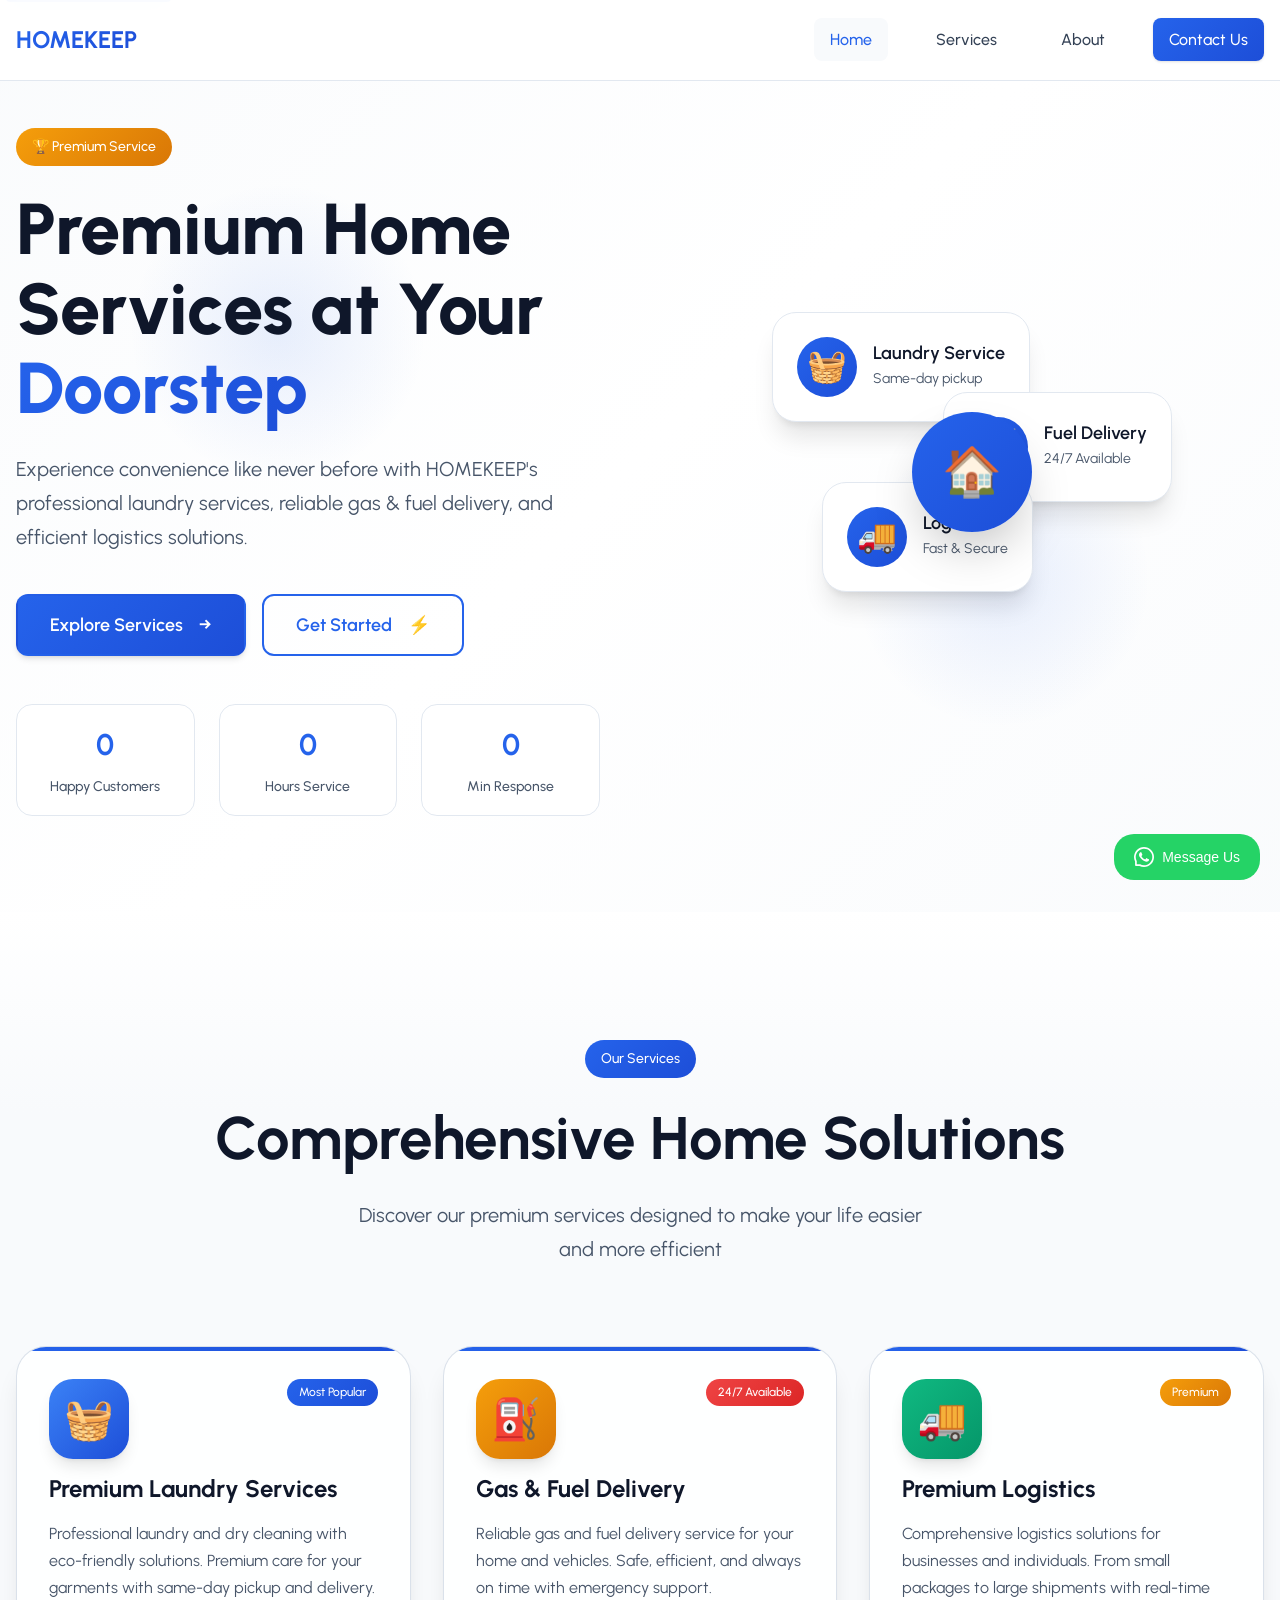
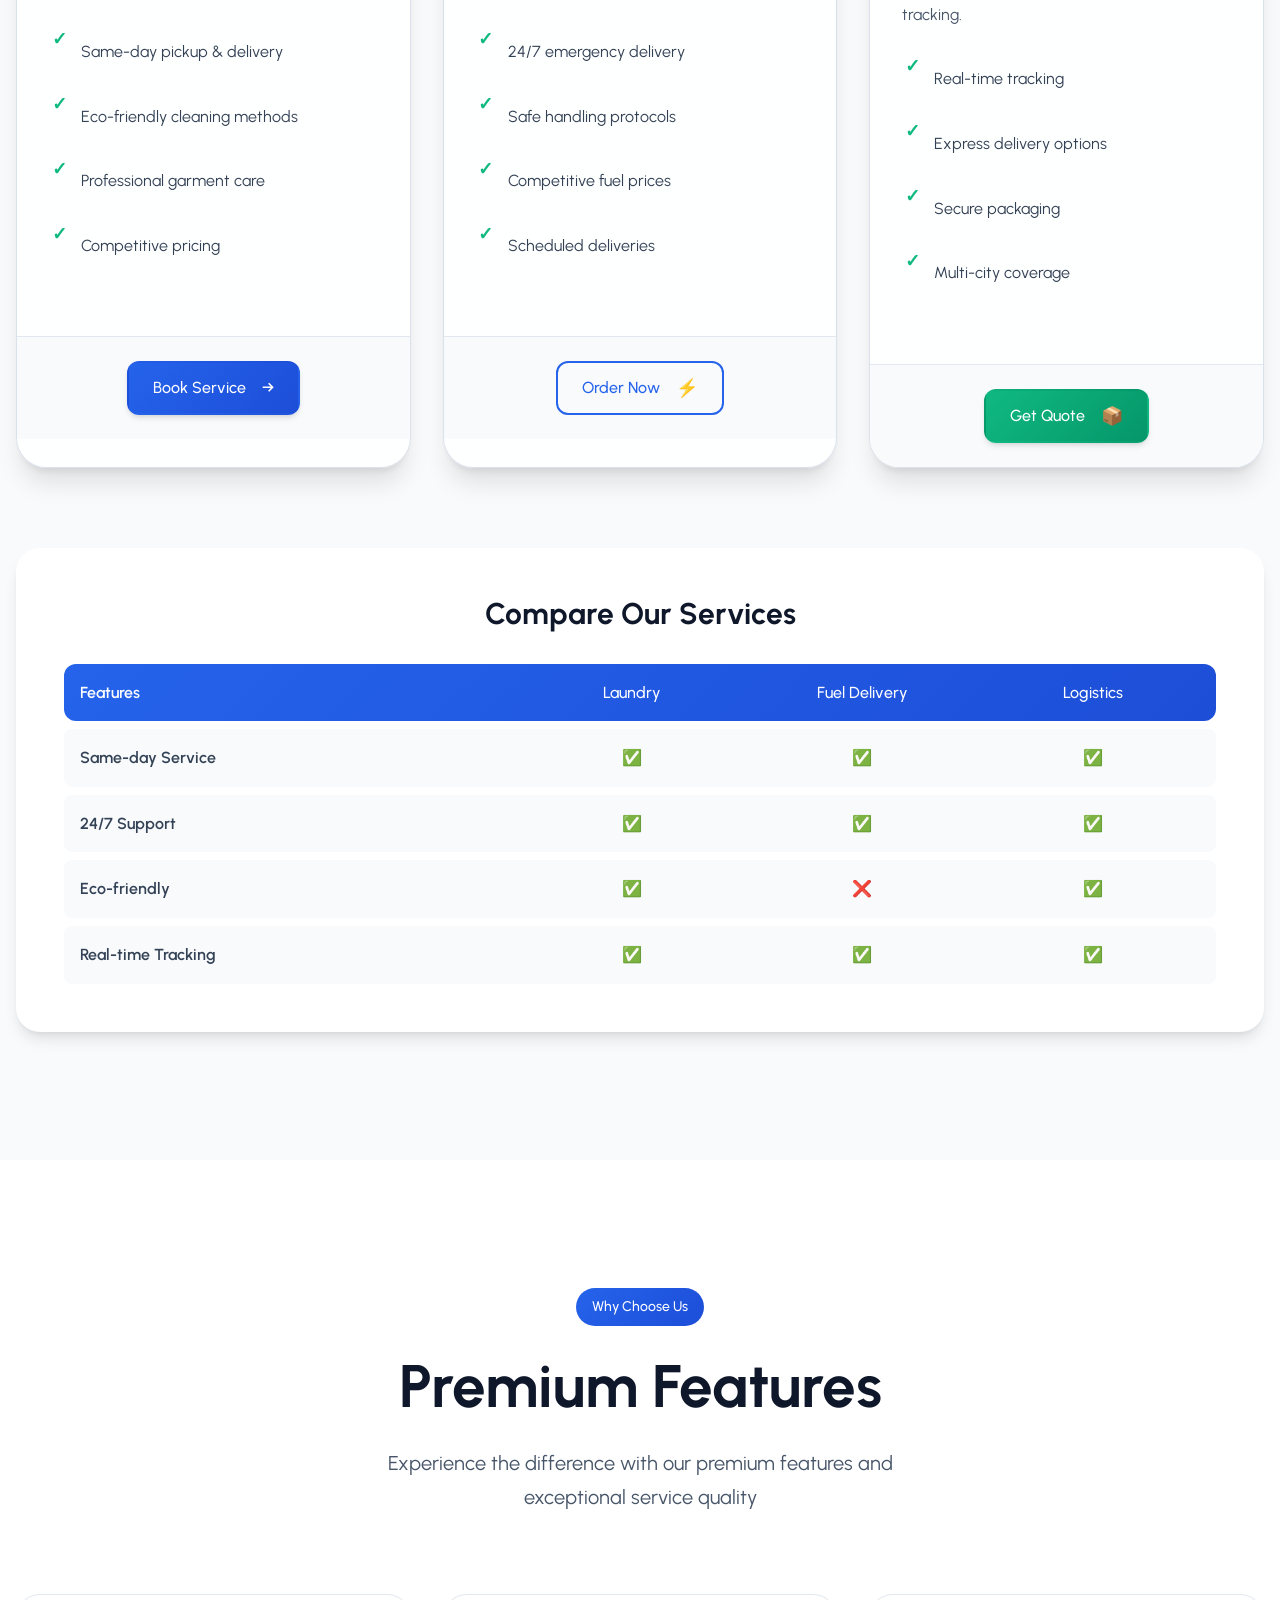
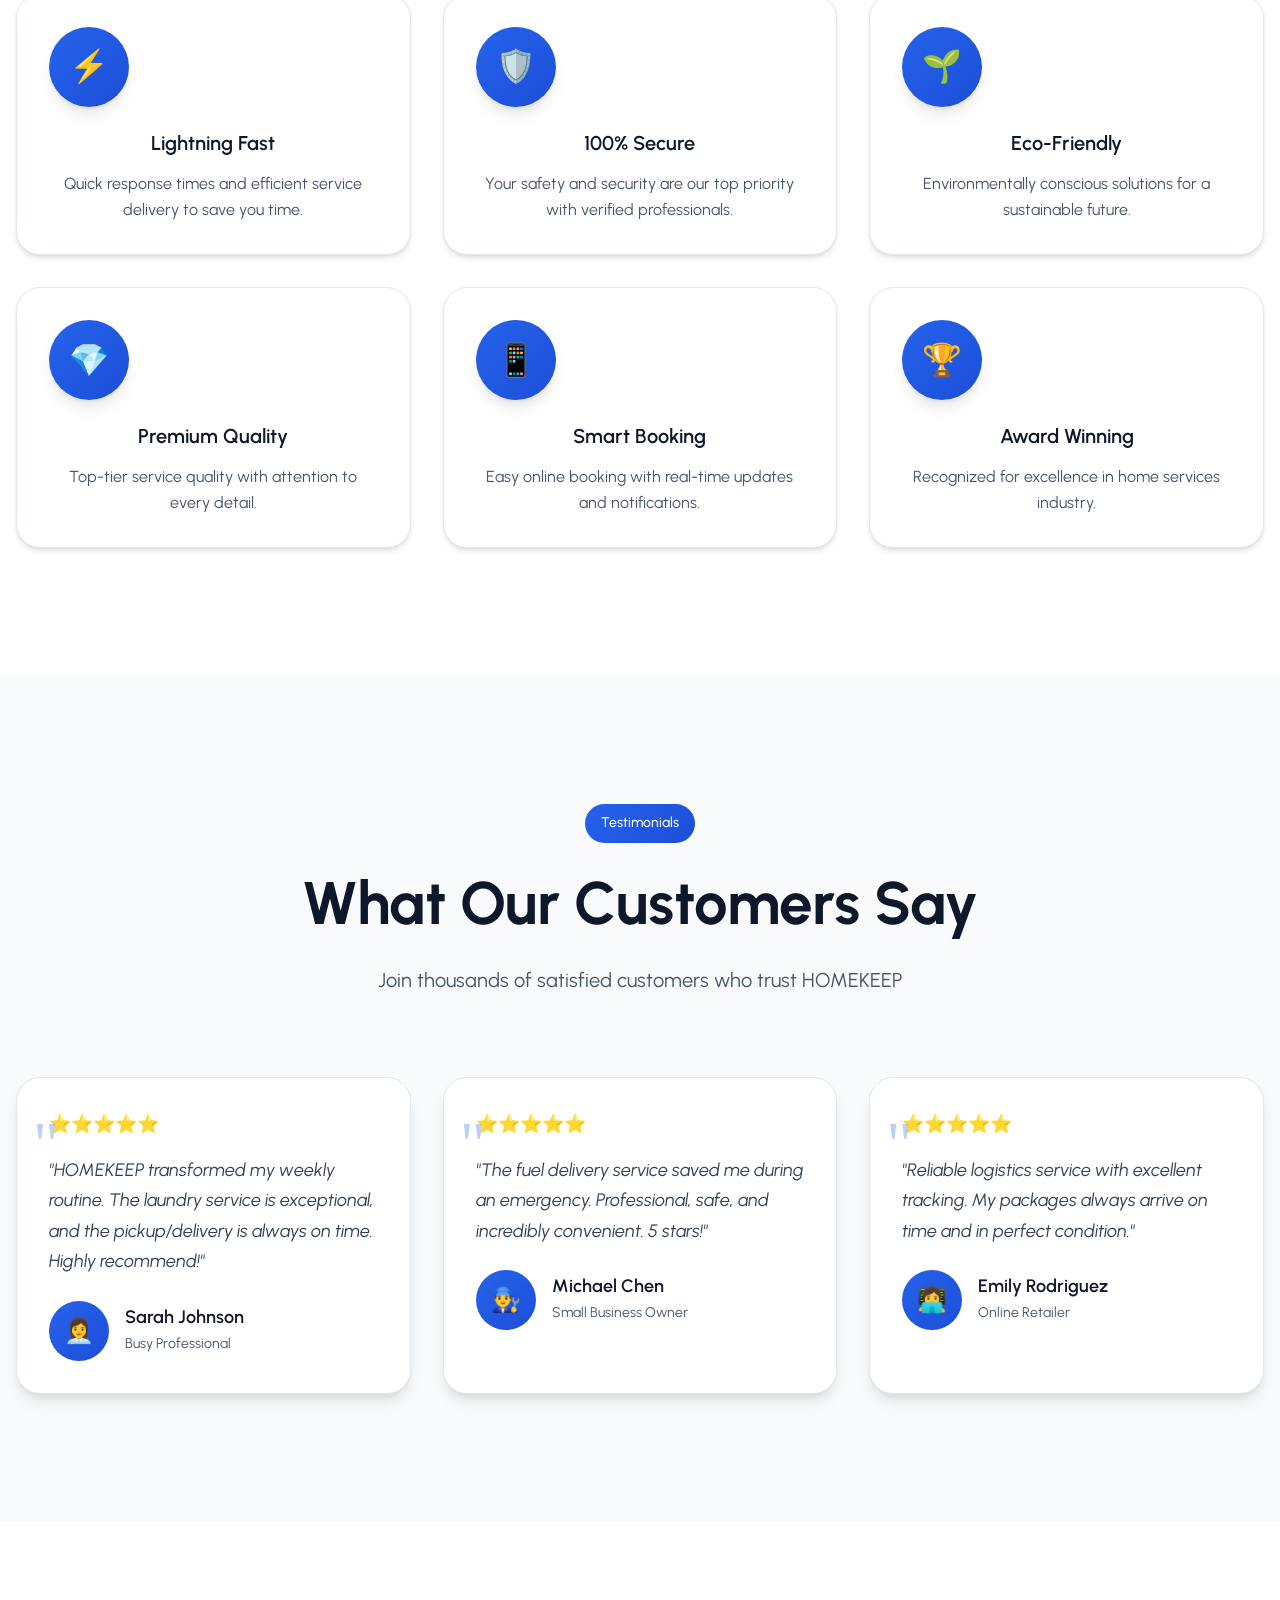
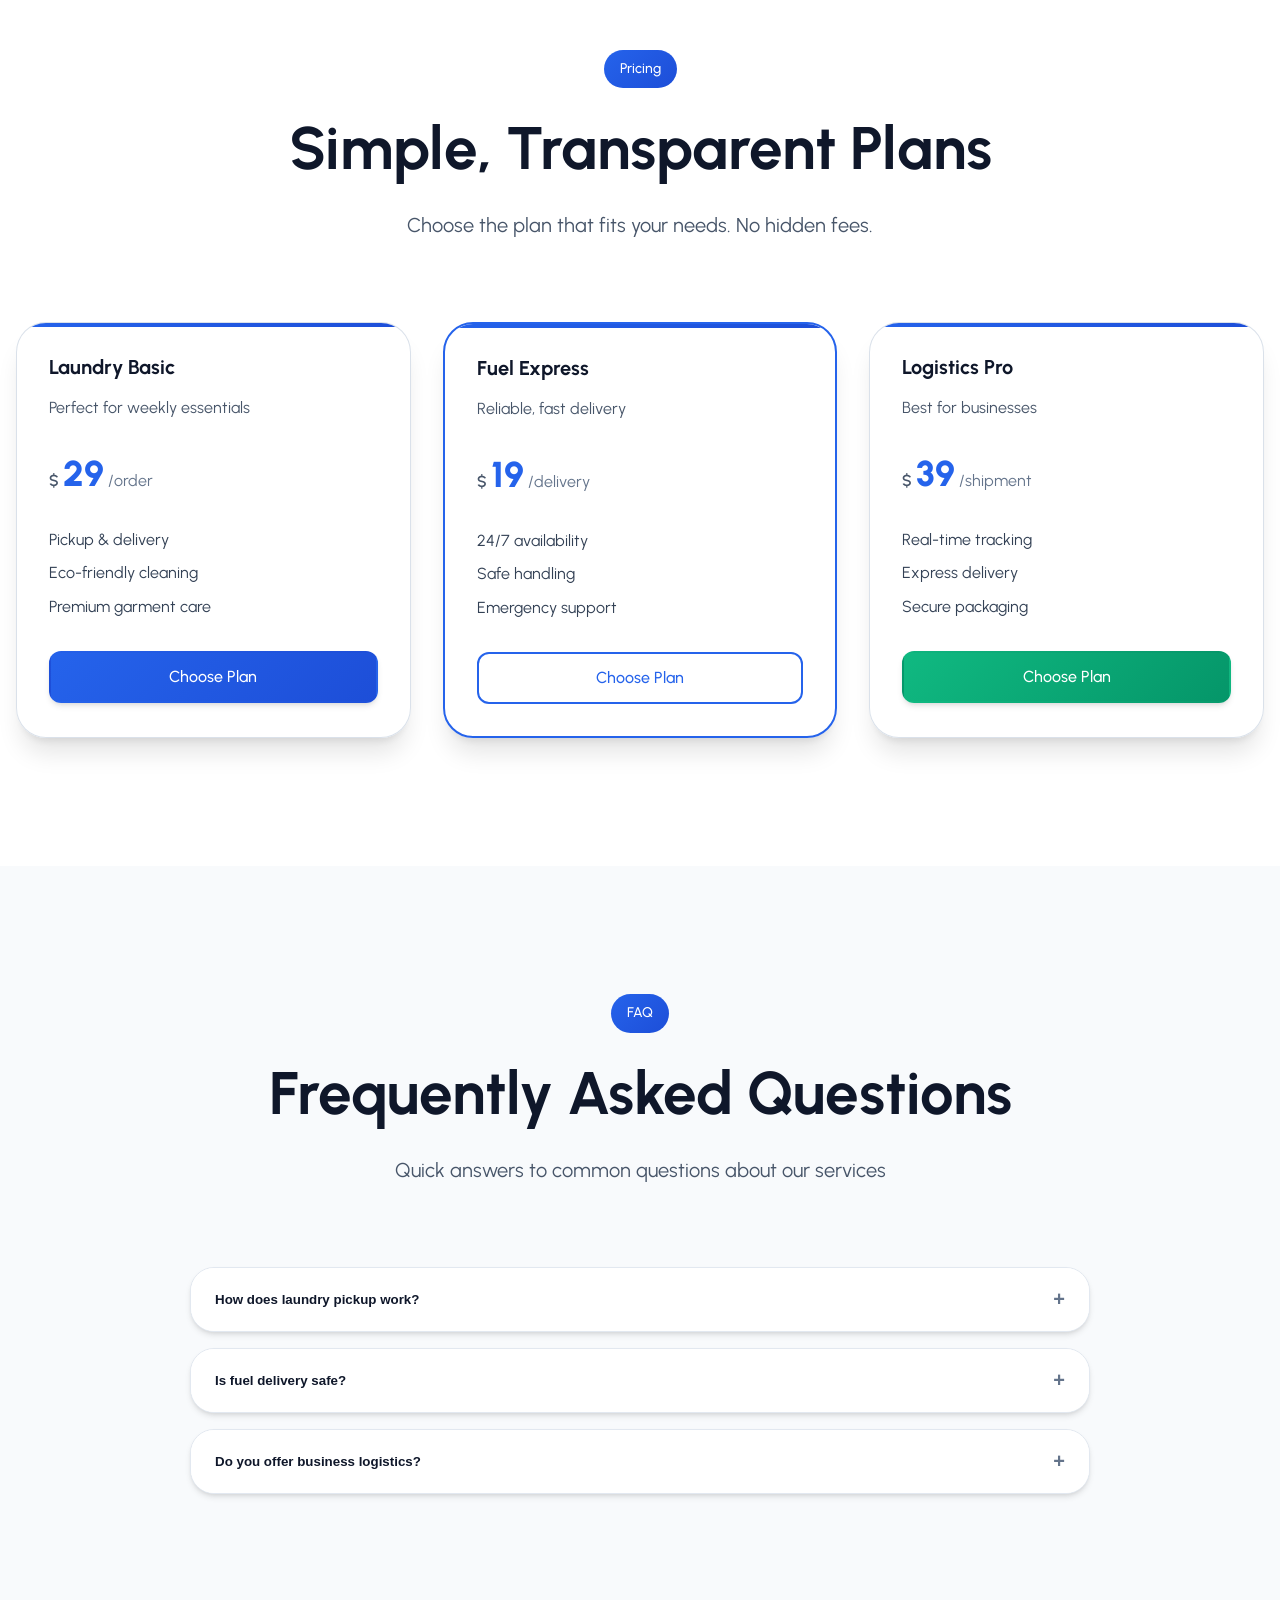
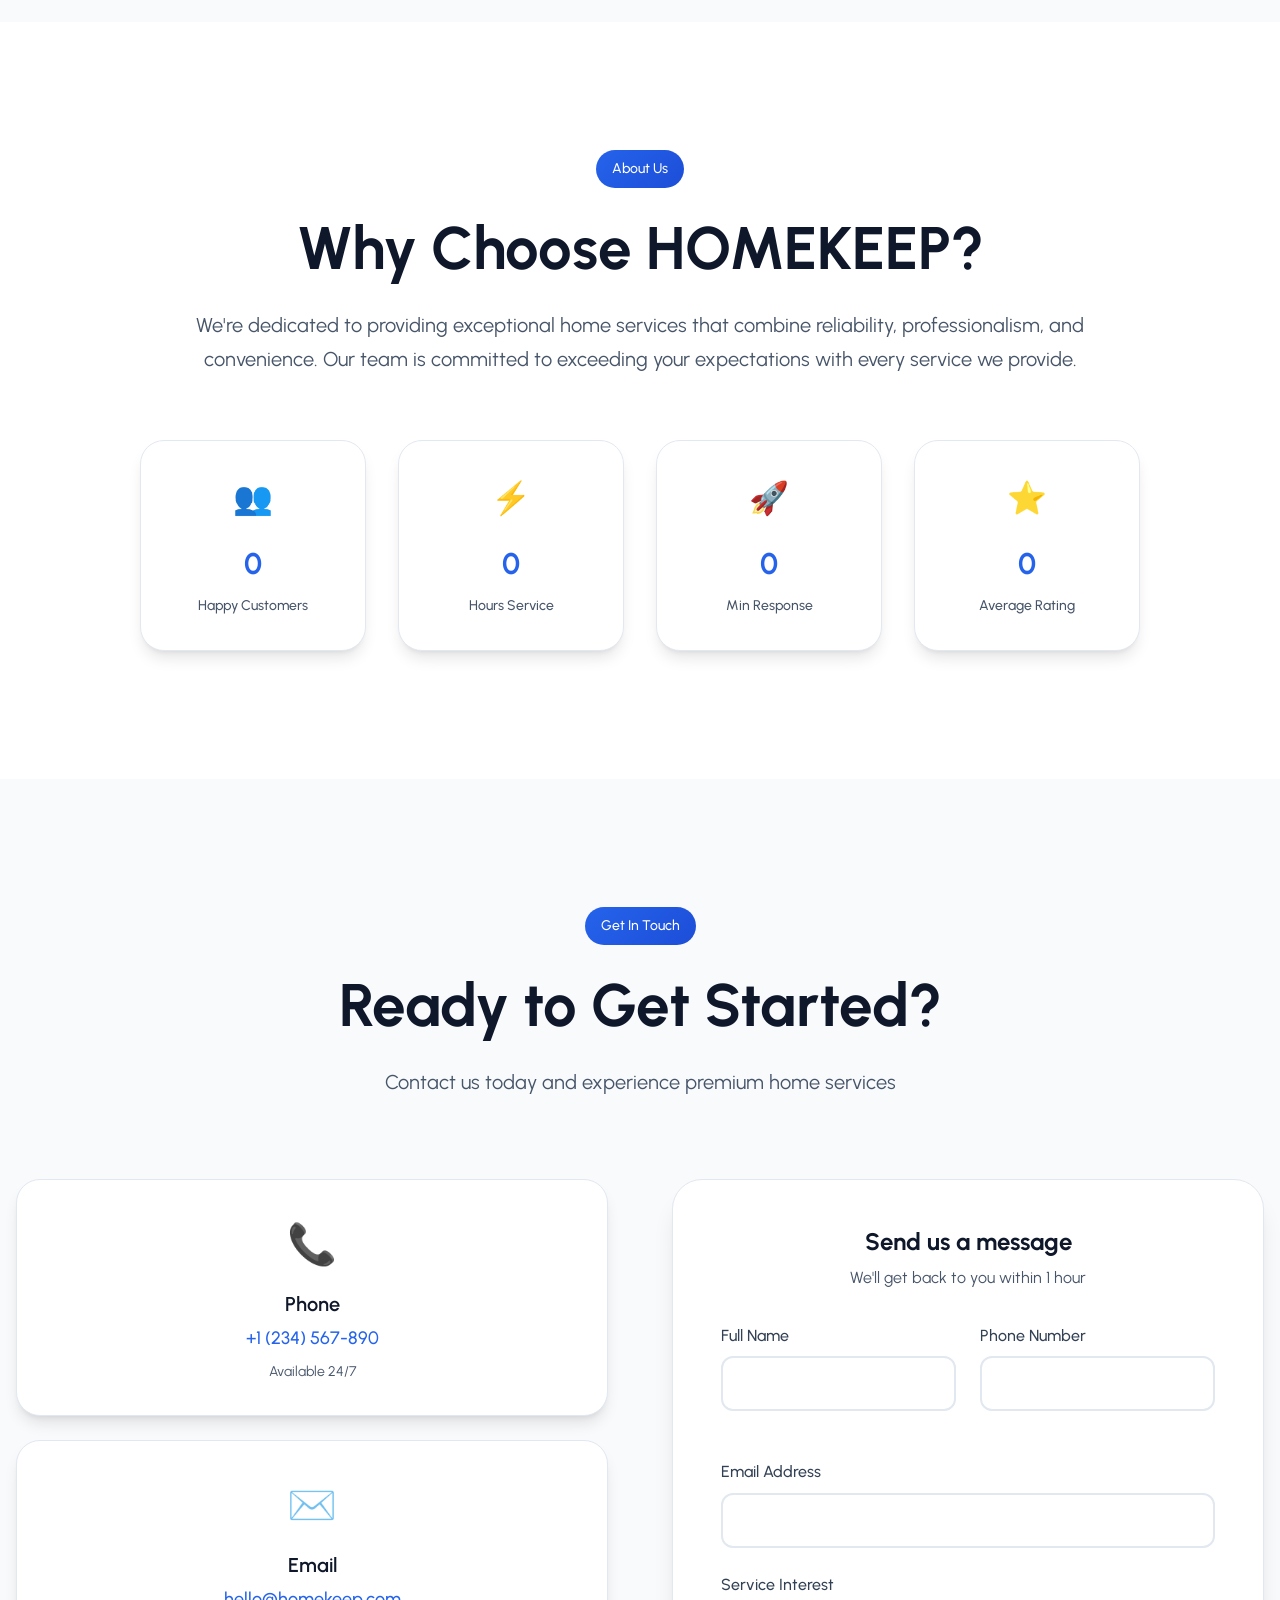
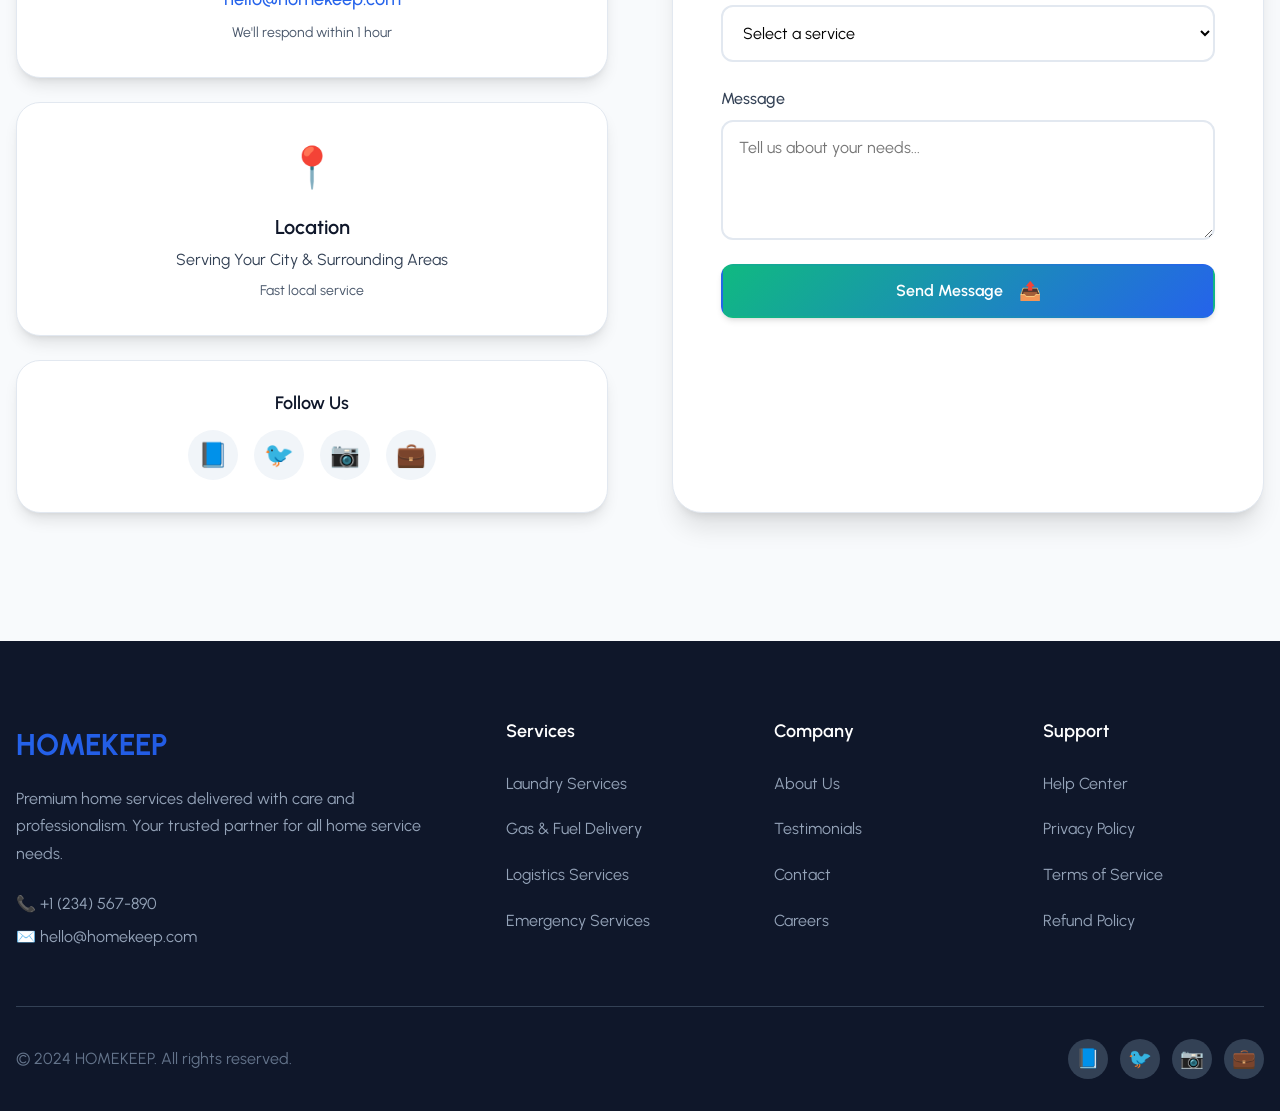
==== index.html @ 2a767e22 "Initial commit" ====
<!DOCTYPE html>
<html lang="en">
<head>
    <meta charset="UTF-8">
    <meta name="viewport" content="width=device-width, initial-scale=1.0">
    <title>HOMEKEEP - Premium Home Services</title>
    <meta name="description" content="HOMEKEEP provides premium laundry services, gas & fuel delivery, and logistics solutions for your home and business needs.">
    
    <!-- Preconnect to Google Fonts for performance -->
    <link rel="preconnect" href="https://fonts.googleapis.com">
    <link rel="preconnect" href="https://fonts.gstatic.com" crossorigin>
    
    <!-- Urbanist Font Family -->
    <link href="https://fonts.googleapis.com/css2?family=Urbanist:wght@300;400;500;600;700;800;900&display=swap" rel="stylesheet">
    
    <!-- CSS Files -->
    <link rel="stylesheet" href="styles.css">
    
    <!-- Favicon -->
    <link rel="icon" type="image/x-icon" href="favicon.ico">
    <link rel="apple-touch-icon" sizes="180x180" href="apple-touch-icon.png">
    <link rel="icon" type="image/png" sizes="32x32" href="favicon-32x32.png">
    <link rel="icon" type="image/png" sizes="16x16" href="favicon-16x16.png">
    
    <!-- PWA Manifest -->
    <link rel="manifest" href="manifest.json">
    <meta name="theme-color" content="#2563eb">
    <meta name="apple-mobile-web-app-capable" content="yes">
    <meta name="apple-mobile-web-app-status-bar-style" content="default">
    <meta name="apple-mobile-web-app-title" content="HOMEKEEP">
    
    <!-- Performance optimizations -->
    <link rel="dns-prefetch" href="https://fonts.googleapis.com">
    <link rel="dns-prefetch" href="https://fonts.gstatic.com">
    
    <!-- Open Graph Meta Tags -->
    <meta property="og:title" content="HOMEKEEP - Premium Home Services">
    <meta property="og:description" content="Professional laundry, gas delivery, and logistics services">
    <meta property="og:type" content="website">
    <meta property="og:url" content="https://homekeep.com.ng">
    <meta property="og:image" content="https://homekeep.com/og-image.jpg">
    <meta property="og:site_name" content="HOMEKEEP">
    
    <!-- Twitter Card Meta Tags -->
    <meta name="twitter:card" content="summary_large_image">
    <meta name="twitter:title" content="HOMEKEEP - Premium Home Services">
    <meta name="twitter:description" content="Professional laundry, gas delivery, and logistics services">
    <meta name="twitter:image" content="https://homekeep.com/twitter-image.jpg">
    
    <!-- Additional SEO Meta Tags -->
    <meta name="keywords" content="laundry service, gas delivery, fuel delivery, logistics, home services, premium services">
    <meta name="author" content="HOMEKEEP">
    <meta name="robots" content="index, follow">
    <link rel="canonical" href="https://homekeep.com.ng">
    
    <!-- Structured Data -->
    <script type="application/ld+json">
    {
        "@context": "https://schema.org",
        "@type": "LocalBusiness",
        "name": "HOMEKEEP",
        "description": "Premium home services including laundry, gas delivery, and logistics",
        "url": "https://homekeep.com.ng",
        "telephone": "+1234567890",
        "address": {
            "@type": "PostalAddress",
            "addressLocality": "Your City",
            "addressRegion": "Your State",
            "addressCountry": "US"
        }
    }
    </script>
</head>
<body>
    <!-- Skip to main content for accessibility -->
    <a href="#main-content" class="skip-link">Skip to main content</a>
    
    
    
    <!-- Navigation -->
    <nav class="navbar" role="navigation" aria-label="Main navigation">
        <div class="nav-container">
            <div class="nav-brand">
                <a href="#home" aria-label="HOMEKEEP Home">
                    <span class="brand-text">HOMEKEEP</span>
                </a>
            </div>
            
            <button class="nav-toggle" aria-label="Toggle navigation menu" aria-expanded="false">
                <span class="hamburger-line"></span>
                <span class="hamburger-line"></span>
                <span class="hamburger-line"></span>
            </button>
            
            <ul class="nav-menu" role="menubar">
                <li class="nav-item" role="none">
                    <a href="#home" class="nav-link" role="menuitem">Home</a>
                </li>
                <li class="nav-item" role="none">
                    <a href="#services" class="nav-link" role="menuitem">Services</a>
                </li>
                <li class="nav-item" role="none">
                    <a href="#about" class="nav-link" role="menuitem">About</a>
                </li>
                <li class="nav-item" role="none">
                    <a href="#contact" class="nav-link nav-cta" role="menuitem">Contact Us</a>
                </li>
            </ul>
        </div>
    </nav>

    <!-- Main Content -->
    <main id="main-content">
        <!-- Hero Section -->
        <section id="home" class="hero">
            <div class="hero-background">
                <div class="hero-gradient"></div>
                <div class="hero-particles" id="heroParticles"></div>
            </div>
            <div class="hero-container">
                <div class="hero-content">
                    <div class="hero-badge">
                        <span class="badge-text">🏆 Premium Service</span>
                    </div>
                    <h1 class="hero-title">
                        Premium Home Services at Your 
                        <span class="text-gradient">Doorstep</span>
                    </h1>
                    <p class="hero-description">
                        Experience convenience like never before with HOMEKEEP's professional 
                        laundry services, reliable gas & fuel delivery, and efficient logistics solutions.
                    </p>
                    <div class="hero-buttons">
                        <a href="#services" class="btn btn-primary btn-large">
                            <span class="btn-text">Explore Services</span>
                            <span class="btn-icon">→</span>
                        </a>
                        <a href="#contact" class="btn btn-secondary btn-large">
                            <span class="btn-text">Get Started</span>
                            <span class="btn-icon">⚡</span>
                        </a>
                    </div>
                    <div class="hero-stats">
                        <div class="stat-item">
                            <span class="stat-number" data-count="1000">0</span>
                            <span class="stat-label">Happy Customers</span>
                        </div>
                        <div class="stat-item">
                            <span class="stat-number" data-count="24">0</span>
                            <span class="stat-label">Hours Service</span>
                        </div>
                        <div class="stat-item">
                            <span class="stat-number" data-count="15">0</span>
                            <span class="stat-label">Min Response</span>
                        </div>
                    </div>
                </div>
                <div class="hero-image">
                    <div class="hero-visual">
                        <div class="floating-card card-1">
                            <div class="card-icon">🧺</div>
                            <div class="card-content">
                                <h4>Laundry Service</h4>
                                <p>Same-day pickup</p>
                            </div>
                        </div>
                        <div class="floating-card card-2">
                            <div class="card-icon">⛽</div>
                            <div class="card-content">
                                <h4>Fuel Delivery</h4>
                                <p>24/7 Available</p>
                            </div>
                        </div>
                        <div class="floating-card card-3">
                            <div class="card-icon">🚚</div>
                            <div class="card-content">
                                <h4>Logistics</h4>
                                <p>Fast & Secure</p>
                            </div>
                        </div>
                        <div class="hero-center-icon">
                            <div class="center-icon-bg">
                                <span class="center-icon">🏠</span>
                            </div>
                        </div>
                    </div>
                </div>
            </div>
        </section>

        <!-- Services Section -->
        <section id="services" class="services">
            <div class="container">
                <div class="section-header">
                    <div class="section-badge">
                        <span class="badge-text">Our Services</span>
                    </div>
                    <h2 class="section-title">Comprehensive Home Solutions</h2>
                    <p class="section-description">
                        Discover our premium services designed to make your life easier and more efficient
                    </p>
                </div>
                
                <div class="services-grid">
                    <!-- Laundry Services -->
                    <article class="service-card premium-card">
                        <div class="card-header">
                            <div class="service-icon">
                                <div class="icon-wrapper laundry-icon">
                                    <span class="icon">🧺</span>
                                </div>
                            </div>
                            <div class="service-badge">
                                <span class="badge-label">Most Popular</span>
                            </div>
                        </div>
                        <div class="card-body">
                            <h3 class="service-title">Premium Laundry Services</h3>
                            <p class="service-description">
                                Professional laundry and dry cleaning with eco-friendly solutions. 
                                Premium care for your garments with same-day pickup and delivery.
                            </p>
                            <ul class="service-features">
                                <li class="feature-item">
                                    <span class="feature-icon">✓</span>
                                    <span class="feature-text">Same-day pickup & delivery</span>
                                </li>
                                <li class="feature-item">
                                    <span class="feature-icon">✓</span>
                                    <span class="feature-text">Eco-friendly cleaning methods</span>
                                </li>
                                <li class="feature-item">
                                    <span class="feature-icon">✓</span>
                                    <span class="feature-text">Professional garment care</span>
                                </li>
                                <li class="feature-item">
                                    <span class="feature-icon">✓</span>
                                    <span class="feature-text">Competitive pricing</span>
                                </li>
                            </ul>
                        </div>
                        <div class="card-footer">
                            <button class="btn btn-primary btn-full" aria-label="Book laundry service" data-tooltip="Fast booking" data-chat-service="laundry">
                                <span class="btn-text">Book Service</span>
                                <span class="btn-icon">→</span>
                            </button>
                        </div>
                    </article>

                    <!-- Gas & Fuel Delivery -->
                    <article class="service-card premium-card">
                        <div class="card-header">
                            <div class="service-icon">
                                <div class="icon-wrapper fuel-icon">
                                    <span class="icon">⛽</span>
                                </div>
                            </div>
                            <div class="service-badge emergency">
                                <span class="badge-label">24/7 Available</span>
                            </div>
                        </div>
                        <div class="card-body">
                            <h3 class="service-title">Gas & Fuel Delivery</h3>
                            <p class="service-description">
                                Reliable gas and fuel delivery service for your home and vehicles. 
                                Safe, efficient, and always on time with emergency support.
                            </p>
                            <ul class="service-features">
                                <li class="feature-item">
                                    <span class="feature-icon">✓</span>
                                    <span class="feature-text">24/7 emergency delivery</span>
                                </li>
                                <li class="feature-item">
                                    <span class="feature-icon">✓</span>
                                    <span class="feature-text">Safe handling protocols</span>
                                </li>
                                <li class="feature-item">
                                    <span class="feature-icon">✓</span>
                                    <span class="feature-text">Competitive fuel prices</span>
                                </li>
                                <li class="feature-item">
                                    <span class="feature-icon">✓</span>
                                    <span class="feature-text">Scheduled deliveries</span>
                                </li>
                            </ul>
                        </div>
                        <div class="card-footer">
                            <button class="btn btn-secondary btn-full" aria-label="Order fuel delivery" data-tooltip="Order now" data-chat-service="fuel">
                                <span class="btn-text">Order Now</span>
                                <span class="btn-icon">⚡</span>
                            </button>
                        </div>
                    </article>

                    <!-- Logistics Services -->
                    <article class="service-card premium-card">
                        <div class="card-header">
                            <div class="service-icon">
                                <div class="icon-wrapper logistics-icon">
                                    <span class="icon">🚚</span>
                                </div>
                            </div>
                            <div class="service-badge premium">
                                <span class="badge-label">Premium</span>
                            </div>
                        </div>
                        <div class="card-body">
                            <h3 class="service-title">Premium Logistics</h3>
                            <p class="service-description">
                                Comprehensive logistics solutions for businesses and individuals. 
                                From small packages to large shipments with real-time tracking.
                            </p>
                            <ul class="service-features">
                                <li class="feature-item">
                                    <span class="feature-icon">✓</span>
                                    <span class="feature-text">Real-time tracking</span>
                                </li>
                                <li class="feature-item">
                                    <span class="feature-icon">✓</span>
                                    <span class="feature-text">Express delivery options</span>
                                </li>
                                <li class="feature-item">
                                    <span class="feature-icon">✓</span>
                                    <span class="feature-text">Secure packaging</span>
                                </li>
                                <li class="feature-item">
                                    <span class="feature-icon">✓</span>
                                    <span class="feature-text">Multi-city coverage</span>
                                </li>
                            </ul>
                        </div>
                        <div class="card-footer">
                            <button class="btn btn-accent btn-full" aria-label="Book logistics service" data-tooltip="Get a quote" data-chat-service="logistics">
                                <span class="btn-text">Get Quote</span>
                                <span class="btn-icon">📦</span>
                            </button>
                        </div>
                    </article>
                </div>
                
                <!-- Service Comparison Table -->
                <div class="comparison-section">
                    <h3 class="comparison-title">Compare Our Services</h3>
                    <div class="comparison-table">
                        <div class="table-header">
                            <div class="table-cell">Features</div>
                            <div class="table-cell">Laundry</div>
                            <div class="table-cell">Fuel Delivery</div>
                            <div class="table-cell">Logistics</div>
                        </div>
                        <div class="table-row">
                            <div class="table-cell">Same-day Service</div>
                            <div class="table-cell">✅</div>
                            <div class="table-cell">✅</div>
                            <div class="table-cell">✅</div>
                        </div>
                        <div class="table-row">
                            <div class="table-cell">24/7 Support</div>
                            <div class="table-cell">✅</div>
                            <div class="table-cell">✅</div>
                            <div class="table-cell">✅</div>
                        </div>
                        <div class="table-row">
                            <div class="table-cell">Eco-friendly</div>
                            <div class="table-cell">✅</div>
                            <div class="table-cell">❌</div>
                            <div class="table-cell">✅</div>
                        </div>
                        <div class="table-row">
                            <div class="table-cell">Real-time Tracking</div>
                            <div class="table-cell">✅</div>
                            <div class="table-cell">✅</div>
                            <div class="table-cell">✅</div>
                        </div>
                    </div>
                </div>
            </div>
        </section>

        <!-- Features Section -->
        <section id="features" class="features">
            <div class="container">
                <div class="section-header">
                    <div class="section-badge">
                        <span class="badge-text">Why Choose Us</span>
                    </div>
                    <h2 class="section-title">Premium Features</h2>
                    <p class="section-description">
                        Experience the difference with our premium features and exceptional service quality
                    </p>
                </div>
                
                <div class="features-grid">
                    <div class="feature-card">
                        <div class="feature-icon">
                            <div class="icon-wrapper">
                                <span class="icon">⚡</span>
                            </div>
                        </div>
                        <h3 class="feature-title">Lightning Fast</h3>
                        <p class="feature-description">Quick response times and efficient service delivery to save you time.</p>
                    </div>
                    
                    <div class="feature-card">
                        <div class="feature-icon">
                            <div class="icon-wrapper">
                                <span class="icon">🛡️</span>
                            </div>
                        </div>
                        <h3 class="feature-title">100% Secure</h3>
                        <p class="feature-description">Your safety and security are our top priority with verified professionals.</p>
                    </div>
                    
                    <div class="feature-card">
                        <div class="feature-icon">
                            <div class="icon-wrapper">
                                <span class="icon">🌱</span>
                            </div>
                        </div>
                        <h3 class="feature-title">Eco-Friendly</h3>
                        <p class="feature-description">Environmentally conscious solutions for a sustainable future.</p>
                    </div>
                    
                    <div class="feature-card">
                        <div class="feature-icon">
                            <div class="icon-wrapper">
                                <span class="icon">💎</span>
                            </div>
                        </div>
                        <h3 class="feature-title">Premium Quality</h3>
                        <p class="feature-description">Top-tier service quality with attention to every detail.</p>
                    </div>
                    
                    <div class="feature-card">
                        <div class="feature-icon">
                            <div class="icon-wrapper">
                                <span class="icon">📱</span>
                            </div>
                        </div>
                        <h3 class="feature-title">Smart Booking</h3>
                        <p class="feature-description">Easy online booking with real-time updates and notifications.</p>
                    </div>
                    
                    <div class="feature-card">
                        <div class="feature-icon">
                            <div class="icon-wrapper">
                                <span class="icon">🏆</span>
                            </div>
                        </div>
                        <h3 class="feature-title">Award Winning</h3>
                        <p class="feature-description">Recognized for excellence in home services industry.</p>
                    </div>
                </div>
            </div>
        </section>

        <!-- Testimonials Section -->
        <section id="testimonials" class="testimonials">
            <div class="container">
                <div class="section-header">
                    <div class="section-badge">
                        <span class="badge-text">Testimonials</span>
                    </div>
                    <h2 class="section-title">What Our Customers Say</h2>
                    <p class="section-description">
                        Join thousands of satisfied customers who trust HOMEKEEP
                    </p>
                </div>
                
                <div class="testimonials-grid">
                    <div class="testimonial-card">
                        <div class="testimonial-content">
                            <div class="stars">⭐⭐⭐⭐⭐</div>
                            <p class="testimonial-text">"HOMEKEEP transformed my weekly routine. The laundry service is exceptional, and the pickup/delivery is always on time. Highly recommend!"</p>
                        </div>
                        <div class="testimonial-author">
                            <div class="author-avatar">👩‍💼</div>
                            <div class="author-info">
                                <h4 class="author-name">Sarah Johnson</h4>
                                <p class="author-title">Busy Professional</p>
                            </div>
                        </div>
                    </div>
                    
                    <div class="testimonial-card">
                        <div class="testimonial-content">
                            <div class="stars">⭐⭐⭐⭐⭐</div>
                            <p class="testimonial-text">"The fuel delivery service saved me during an emergency. Professional, safe, and incredibly convenient. 5 stars!"</p>
                        </div>
                        <div class="testimonial-author">
                            <div class="author-avatar">👨‍🔧</div>
                            <div class="author-info">
                                <h4 class="author-name">Michael Chen</h4>
                                <p class="author-title">Small Business Owner</p>
                            </div>
                        </div>
                    </div>
                    
                    <div class="testimonial-card">
                        <div class="testimonial-content">
                            <div class="stars">⭐⭐⭐⭐⭐</div>
                            <p class="testimonial-text">"Reliable logistics service with excellent tracking. My packages always arrive on time and in perfect condition."</p>
                        </div>
                        <div class="testimonial-author">
                            <div class="author-avatar">👩‍💻</div>
                            <div class="author-info">
                                <h4 class="author-name">Emily Rodriguez</h4>
                                <p class="author-title">Online Retailer</p>
                            </div>
                        </div>
                    </div>
                </div>
            </div>
        </section>

        <!-- Pricing Section -->
        <section id="pricing" class="pricing">
            <div class="container">
                <div class="section-header">
                    <div class="section-badge">
                        <span class="badge-text">Pricing</span>
                    </div>
                    <h2 class="section-title">Simple, Transparent Plans</h2>
                    <p class="section-description">
                        Choose the plan that fits your needs. No hidden fees.
                    </p>
                </div>
                <div class="pricing-grid">
                    <article class="pricing-card premium-card">
                        <div class="pricing-header">
                            <h3 class="pricing-title">Laundry Basic</h3>
                            <p class="pricing-subtitle">Perfect for weekly essentials</p>
                        </div>
                        <div class="pricing-price">
                            <span class="price-currency">$</span>
                            <span class="price-amount">29</span>
                            <span class="price-period">/order</span>
                        </div>
                        <ul class="pricing-features">
                            <li>Pickup & delivery</li>
                            <li>Eco-friendly cleaning</li>
                            <li>Premium garment care</li>
                        </ul>
                        <div class="pricing-actions">
                            <a href="#" class="btn btn-primary btn-full" data-chat-service="laundry">Choose Plan</a>
                        </div>
                    </article>
                    <article class="pricing-card premium-card featured">
                        <div class="pricing-header">
                            <h3 class="pricing-title">Fuel Express</h3>
                            <p class="pricing-subtitle">Reliable, fast delivery</p>
                        </div>
                        <div class="pricing-price">
                            <span class="price-currency">$</span>
                            <span class="price-amount">19</span>
                            <span class="price-period">/delivery</span>
                        </div>
                        <ul class="pricing-features">
                            <li>24/7 availability</li>
                            <li>Safe handling</li>
                            <li>Emergency support</li>
                        </ul>
                        <div class="pricing-actions">
                            <a href="#" class="btn btn-secondary btn-full" data-chat-service="fuel">Choose Plan</a>
                        </div>
                    </article>
                    <article class="pricing-card premium-card">
                        <div class="pricing-header">
                            <h3 class="pricing-title">Logistics Pro</h3>
                            <p class="pricing-subtitle">Best for businesses</p>
                        </div>
                        <div class="pricing-price">
                            <span class="price-currency">$</span>
                            <span class="price-amount">39</span>
                            <span class="price-period">/shipment</span>
                        </div>
                        <ul class="pricing-features">
                            <li>Real-time tracking</li>
                            <li>Express delivery</li>
                            <li>Secure packaging</li>
                        </ul>
                        <div class="pricing-actions">
                            <a href="#" class="btn btn-accent btn-full" data-chat-service="logistics">Choose Plan</a>
                        </div>
                    </article>
                </div>
            </div>
        </section>

        <!-- FAQ Section -->
        <section id="faq" class="faq">
            <div class="container">
                <div class="section-header">
                    <div class="section-badge">
                        <span class="badge-text">FAQ</span>
                    </div>
                    <h2 class="section-title">Frequently Asked Questions</h2>
                    <p class="section-description">
                        Quick answers to common questions about our services
                    </p>
                </div>
                <div class="accordion" role="tablist">
                    <div class="accordion-item">
                        <button class="accordion-header" aria-expanded="false">
                            How does laundry pickup work?
                            <span class="accordion-icon">+</span>
                        </button>
                        <div class="accordion-content" role="region">
                            <p>Schedule a pickup, our team collects your garments, cleans them with eco-friendly methods, and delivers them back within 24 hours.</p>
                        </div>
                    </div>
                    <div class="accordion-item">
                        <button class="accordion-header" aria-expanded="false">
                            Is fuel delivery safe?
                            <span class="accordion-icon">+</span>
                        </button>
                        <div class="accordion-content" role="region">
                            <p>Yes. Our professionals follow strict safety protocols and are trained to handle fuel delivery securely.</p>
                        </div>
                    </div>
                    <div class="accordion-item">
                        <button class="accordion-header" aria-expanded="false">
                            Do you offer business logistics?
                            <span class="accordion-icon">+</span>
                        </button>
                        <div class="accordion-content" role="region">
                            <p>We provide comprehensive logistics solutions, including express deliveries, tracking, and multi-city coverage for businesses.</p>
                        </div>
                    </div>
                </div>
            </div>
        </section>

        <!-- About Section -->
        <section id="about" class="about">
            <div class="container">
                <div class="about-content">
                    <div class="about-header">
                        <div class="section-badge">
                            <span class="badge-text">About Us</span>
                        </div>
                        <h2 class="section-title">Why Choose HOMEKEEP?</h2>
                        <p class="about-description">
                            We're dedicated to providing exceptional home services that combine reliability, 
                            professionalism, and convenience. Our team is committed to exceeding your expectations 
                            with every service we provide.
                        </p>
                    </div>
                    <div class="about-stats">
                        <div class="stat-item">
                            <div class="stat-icon">👥</div>
                            <span class="stat-number" data-count="1000">0</span>
                            <span class="stat-label">Happy Customers</span>
                        </div>
                        <div class="stat-item">
                            <div class="stat-icon">⚡</div>
                            <span class="stat-number" data-count="24">0</span>
                            <span class="stat-label">Hours Service</span>
                        </div>
                        <div class="stat-item">
                            <div class="stat-icon">🚀</div>
                            <span class="stat-number" data-count="15">0</span>
                            <span class="stat-label">Min Response</span>
                        </div>
                        <div class="stat-item">
                            <div class="stat-icon">⭐</div>
                            <span class="stat-number" data-count="4.9">0</span>
                            <span class="stat-label">Average Rating</span>
                        </div>
                    </div>
                </div>
            </div>
        </section>

        <!-- Contact Section -->
        <section id="contact" class="contact">
            <div class="container">
                <div class="section-header">
                    <div class="section-badge">
                        <span class="badge-text">Get In Touch</span>
                    </div>
                    <h2 class="section-title">Ready to Get Started?</h2>
                    <p class="section-description">
                        Contact us today and experience premium home services
                    </p>
                </div>
                
                <div class="contact-content">
                    <div class="contact-info">
                        <div class="contact-card">
                            <div class="contact-icon">
                                <span class="icon">📞</span>
                            </div>
                            <h3 class="contact-title">Phone</h3>
                            <a href="tel:+1234567890" class="contact-link">+1 (234) 567-890</a>
                            <p class="contact-subtitle">Available 24/7</p>
                        </div>
                        
                        <div class="contact-card">
                            <div class="contact-icon">
                                <span class="icon">✉️</span>
                            </div>
                            <h3 class="contact-title">Email</h3>
                            <a href="mailto:hello@homekeep.com" class="contact-link">hello@homekeep.com</a>
                            <p class="contact-subtitle">We'll respond within 1 hour</p>
                        </div>
                        
                        <div class="contact-card">
                            <div class="contact-icon">
                                <span class="icon">📍</span>
                            </div>
                            <h3 class="contact-title">Location</h3>
                            <p class="contact-text">Serving Your City & Surrounding Areas</p>
                            <p class="contact-subtitle">Fast local service</p>
                        </div>
                        
                        <div class="social-links">
                            <h4 class="social-title">Follow Us</h4>
                            <div class="social-icons">
                                <a href="#" class="social-link" aria-label="Facebook">
                                    <span class="social-icon">📘</span>
                                </a>
                                <a href="#" class="social-link" aria-label="Twitter">
                                    <span class="social-icon">🐦</span>
                                </a>
                                <a href="#" class="social-link" aria-label="Instagram">
                                    <span class="social-icon">📷</span>
                                </a>
                                <a href="#" class="social-link" aria-label="LinkedIn">
                                    <span class="social-icon">💼</span>
                                </a>
                            </div>
                        </div>
                    </div>
                    
                    <div class="contact-form-container">
                        <form class="contact-form" id="contactForm">
                            <div class="form-header">
                                <h3 class="form-title">Send us a message</h3>
                                <p class="form-subtitle">We'll get back to you within 1 hour</p>
                            </div>
                            
                            <div class="form-grid">
                                <div class="form-group">
                                    <label for="name" class="form-label">Full Name</label>
                                    <input type="text" id="name" name="name" class="form-input" required aria-required="true">
                                </div>
                                <div class="form-group">
                                    <label for="phone" class="form-label">Phone Number</label>
                                    <input type="tel" id="phone" name="phone" class="form-input" required aria-required="true">
                                </div>
                            </div>
                            
                            <div class="form-group">
                                <label for="email" class="form-label">Email Address</label>
                                <input type="email" id="email" name="email" class="form-input" required aria-required="true">
                            </div>
                            
                            <div class="form-group">
                                <label for="service" class="form-label">Service Interest</label>
                                <select id="service" name="service" class="form-select" required aria-required="true">
                                    <option value="">Select a service</option>
                                    <option value="laundry">Laundry Services</option>
                                    <option value="fuel">Gas & Fuel Delivery</option>
                                    <option value="logistics">Logistics Services</option>
                                    <option value="multiple">Multiple Services</option>
                                </select>
                            </div>
                            
                            <div class="form-group">
                                <label for="message" class="form-label">Message</label>
                                <textarea id="message" name="message" class="form-textarea" rows="4" placeholder="Tell us about your needs..." required aria-required="true"></textarea>
                            </div>
                            
                            <button type="submit" class="btn btn-primary btn-full btn-submit">
                                <span class="btn-text">Send Message</span>
                                <span class="btn-icon">📤</span>
                            </button>
                        </form>
                    </div>
                </div>
            </div>
        </section>
    </main>

    <!-- Footer -->
    <footer class="footer">
        <div class="container">
            <div class="footer-content">
                <div class="footer-brand">
                    <span class="brand-text">HOMEKEEP</span>
                    <p class="footer-description">
                        Premium home services delivered with care and professionalism. 
                        Your trusted partner for all home service needs.
                    </p>
                    <div class="footer-contact-info">
                        <p>📞 +1 (234) 567-890</p>
                        <p>✉️ hello@homekeep.com</p>
                    </div>
                </div>
                <div class="footer-links">
                    <h3 class="footer-title">Services</h3>
                    <ul class="footer-list">
                        <li><a href="#services" class="footer-link">Laundry Services</a></li>
                        <li><a href="#services" class="footer-link">Gas & Fuel Delivery</a></li>
                        <li><a href="#services" class="footer-link">Logistics Services</a></li>
                        <li><a href="#services" class="footer-link">Emergency Services</a></li>
                    </ul>
                </div>
                <div class="footer-links">
                    <h3 class="footer-title">Company</h3>
                    <ul class="footer-list">
                        <li><a href="#about" class="footer-link">About Us</a></li>
                        <li><a href="#testimonials" class="footer-link">Testimonials</a></li>
                        <li><a href="#contact" class="footer-link">Contact</a></li>
                        <li><a href="#" class="footer-link">Careers</a></li>
                    </ul>
                </div>
                <div class="footer-links">
                    <h3 class="footer-title">Support</h3>
                    <ul class="footer-list">
                        <li><a href="#" class="footer-link">Help Center</a></li>
                        <li><a href="#" class="footer-link">Privacy Policy</a></li>
                        <li><a href="#" class="footer-link">Terms of Service</a></li>
                        <li><a href="#" class="footer-link">Refund Policy</a></li>
                    </ul>
                </div>
            </div>
            <div class="footer-bottom">
                <div class="footer-bottom-content">
                    <p class="footer-copyright">
                        © 2024 HOMEKEEP. All rights reserved.
                    </p>
                    <div class="footer-social">
                        <a href="#" class="social-link" aria-label="Facebook">📘</a>
                        <a href="#" class="social-link" aria-label="Twitter">🐦</a>
                        <a href="#" class="social-link" aria-label="Instagram">📷</a>
                        <a href="#" class="social-link" aria-label="LinkedIn">💼</a>
                    </div>
                </div>
            </div>
        </div>
    </footer>

    <!-- WhatsApp Chat Widget -->
    <div class="whatsapp-widget" id="whatsappWidget">
        <button class="whatsapp-toggle" aria-label="Open WhatsApp chat" aria-expanded="false">
            <svg class="whatsapp-icon" viewBox="0 0 24 24" width="24" height="24">
                <path fill="currentColor" d="M12.04 2c-5.46 0-9.91 4.45-9.91 9.91 0 1.75.46 3.45 1.32 4.95L2.05 22l5.25-1.38c1.45.79 3.08 1.21 4.74 1.21 5.46 0 9.91-4.45 9.91-9.91S17.5 2 12.04 2zm5.24 13.65c-.23.66-1.23 1.26-2.32 1.34-.61.05-1.42.1-4.58-1.48-3.5-1.79-5.75-5.05-5.92-5.28-.17-.23-1.4-1.85-1.4-3.53s.88-2.34 1.18-2.67c.3-.33.66-.41.88-.41s.43.01.62.02c.2.01.06.3.28.41.67.23.81.98 2.81 1.06 3.01.08.2.13.43.05.66-.08.23-.23.34-.48.55-.25.21-1.43 1.06-1.64 1.28-.21.22-.43.25-.63.25-.2 0-.41-.03-.62-.08-.21-.05-1.02-.33-1.95-1.05-.72-.57-1.21-1.28-1.35-1.5-.14-.22-.02-.34.1-.45.12-.11.23-.23.35-.35.12-.12.17-.2.25-.33.08-.13.04-.25-.02-.35s-.56-1.34-.76-1.82c-.2-.48-.4-.42-.56-.43-.14-.01-.3-.02-.47-.02-.17 0-.45.06-.68.31-.23.25-.88.86-.88 2.1s.9 2.43 1.03 2.6c.13.17 1.77 2.7 4.3 3.81 3.01 1.33 3.01.88 3.55.83.54-.05 1.75-.71 2-1.4.25-.69.25-1.29.23-1.41-.02-.12-.08-.19-.31-.31z"/>
            </svg>
        </button>
        
        <div class="whatsapp-chat" role="dialog" aria-label="WhatsApp chat">
            <div class="chat-header">
                <div class="chat-avatar">
                    <div class="avatar-bg">
                        <span class="avatar-icon">👋</span>
                    </div>
                </div>
                <div class="chat-info">
                    <h3 class="chat-title">HOMEKEEP Support</h3>
                    <p class="chat-status">Typically replies instantly</p>
                </div>
                <button class="chat-close" aria-label="Close chat">×</button>
            </div>
            <div class="chat-body">
                <div class="chat-message">
                    <div class="message-bubble">
                        <p class="message-text">Hello! 👋 How can we help you today?</p>
                        <span class="message-time">Just now</span>
                    </div>
                </div>
                <div class="chat-suggestions">
                    <button class="suggestion-btn" data-message="I need laundry service">Laundry Service</button>
                    <button class="suggestion-btn" data-message="I need fuel delivery">Fuel Delivery</button>
                    <button class="suggestion-btn" data-message="I need logistics service">Logistics</button>
                </div>
            </div>
            <div class="chat-footer">
                <a href="https://wa.me/1234567890?text=Hello%20HOMEKEEP%2C%20I%20need%20help%20with%20your%20services" 
                   class="chat-button" 
                   target="_blank" 
                   rel="noopener noreferrer">
                    Start Chat
                </a>
            </div>
        </div>
    </div>

    <!-- Back to Top Button -->
    <button class="back-to-top" id="backToTop" aria-label="Back to top" style="display: none;">
        <svg width="16" height="16" viewBox="0 0 24 24" fill="none" stroke="currentColor" stroke-width="2">
            <path d="M18 15l-6-6-6 6"/>
        </svg>
    </button>

    <!-- Service Worker Registration -->
    <script>
        // Register service worker for offline functionality
        if ('serviceWorker' in navigator) {
            window.addEventListener('load', function() {
                navigator.serviceWorker.register('/service-worker.js')
                    .then(function(registration) {
                        console.log('ServiceWorker registration successful');
                    })
                    .catch(function(err) {
                        console.log('ServiceWorker registration failed: ', err);
                    });
            });
        }
        
        // Performance monitoring
        window.addEventListener('load', function() {
            if ('PerformanceObserver' in window) {
                const perfObserver = new PerformanceObserver((list) => {
                    for (const entry of list.getEntries()) {
                        console.log('Performance entry:', entry.name, entry.duration);
                    }
                });
                perfObserver.observe({ entryTypes: ['measure', 'navigation'] });
            }
        });
    </script>
    
    <!-- JavaScript -->
    <script src="script.js" defer></script>
</body>
</html>
---- styles.css ----
/**
 * HOMEKEEP Premium CSS
 * Advanced styling with premium components and animations
 */

/* Enhanced CSS Custom Properties */
:root {
  /* Enhanced Color Palette */
  --primary-color: #2563eb;
  --primary-dark: #1d4ed8;
  --primary-light: #3b82f6;
  --primary-gradient: linear-gradient(135deg, #2563eb 0%, #1d4ed8 100%);
  --secondary-color: #f59e0b;
  --secondary-dark: #d97706;
  --secondary-light: #fbbf24;
  --accent-color: #10b981;
  --accent-dark: #059669;
  --accent-light: #34d399;
  --danger-color: #ef4444;
  --warning-color: #f59e0b;
  --info-color: #3b82f6;
  
  /* Enhanced Neutral Colors */
  --white: #ffffff;
  --gray-50: #f8fafc;
  --gray-100: #f1f5f9;
  --gray-200: #e2e8f0;
  --gray-300: #cbd5e1;
  --gray-400: #94a3b8;
  --gray-500: #64748b;
  --gray-600: #475569;
  --gray-700: #334155;
  --gray-800: #1e293b;
  --gray-900: #0f172a;
  
  /* Enhanced Typography */
  --font-family: 'Urbanist', -apple-system, BlinkMacSystemFont, 'Segoe UI', Roboto, sans-serif;
  --font-size-xs: 0.75rem;
  --font-size-sm: 0.875rem;
  --font-size-base: 1rem;
  --font-size-lg: 1.125rem;
  --font-size-xl: 1.25rem;
  --font-size-2xl: 1.5rem;
  --font-size-3xl: 1.875rem;
  --font-size-4xl: 2.25rem;
  --font-size-5xl: 3rem;
  --font-size-6xl: 3.75rem;
  --font-size-7xl: 4.5rem;
  
  /* Enhanced Font Weights */
  --font-weight-light: 300;
  --font-weight-normal: 400;
  --font-weight-medium: 500;
  --font-weight-semibold: 600;
  --font-weight-bold: 700;
  --font-weight-extrabold: 800;
  --font-weight-black: 900;
  
  /* Enhanced Spacing */
  --space-1: 0.25rem;
  --space-2: 0.5rem;
  --space-3: 0.75rem;
  --space-4: 1rem;
  --space-5: 1.25rem;
  --space-6: 1.5rem;
  --space-8: 2rem;
  --space-10: 2.5rem;
  --space-12: 3rem;
  --space-16: 4rem;
  --space-20: 5rem;
  --space-24: 6rem;
  --space-32: 8rem;
  --space-40: 10rem;
  --space-48: 12rem;
  
  /* Enhanced Shadows */
  --shadow-xs: 0 1px 2px 0 rgb(0 0 0 / 0.05);
  --shadow-sm: 0 1px 3px 0 rgb(0 0 0 / 0.1), 0 1px 2px -1px rgb(0 0 0 / 0.1);
  --shadow-md: 0 4px 6px -1px rgb(0 0 0 / 0.1), 0 2px 4px -2px rgb(0 0 0 / 0.1);
  --shadow-lg: 0 10px 15px -3px rgb(0 0 0 / 0.1), 0 4px 6px -4px rgb(0 0 0 / 0.1);
  --shadow-xl: 0 20px 25px -5px rgb(0 0 0 / 0.1), 0 8px 10px -6px rgb(0 0 0 / 0.1);
  --shadow-2xl: 0 25px 50px -12px rgb(0 0 0 / 0.25);
  --shadow-inner: inset 0 2px 4px 0 rgb(0 0 0 / 0.05);
  
  /* Enhanced Border Radius */
  --radius-sm: 0.375rem;
  --radius-md: 0.5rem;
  --radius-lg: 0.75rem;
  --radius-xl: 1rem;
  --radius-2xl: 1.5rem;
  --radius-3xl: 1.875rem;
  --radius-full: 9999px;
  
  /* Enhanced Transitions */
  --transition-fast: 150ms cubic-bezier(0.4, 0, 0.2, 1);
  --transition-normal: 250ms cubic-bezier(0.4, 0, 0.2, 1);
  --transition-slow: 350ms cubic-bezier(0.4, 0, 0.2, 1);
  --transition-bounce: 0.5s cubic-bezier(0.68, -0.55, 0.265, 1.55);
  
  /* Enhanced Container */
  --container-max-width: 1280px;
  --container-padding: var(--space-4);
}

/* Dark mode support */
@media (prefers-color-scheme: dark) {
  :root {
    --gray-50: #0f172a;
    --gray-100: #1e293b;
    --gray-200: #334155;
    --gray-300: #475569;
    --gray-400: #64748b;
    --gray-500: #94a3b8;
    --gray-600: #cbd5e1;
    --gray-700: #e2e8f0;
    --gray-800: #f1f5f9;
    --gray-900: #f8fafc;
  }
}

/* Reset and Base Styles */
* {
  margin: 0;
  padding: 0;
  box-sizing: border-box;
}

html {
  scroll-behavior: smooth;
  font-size: 16px;
  -webkit-font-smoothing: antialiased;
  -moz-osx-font-smoothing: grayscale;
}

body {
  font-family: var(--font-family);
  font-weight: var(--font-weight-normal);
  line-height: 1.6;
  color: var(--gray-700);
  background-color: var(--white);
  overflow-x: hidden;
}

.container {
  padding: 0 clamp(1rem, 4vw, var(--container-padding));
}

section[id] {
  scroll-margin-top: 6rem;
}

/* Accessibility */
.skip-link {
  position: absolute;
  top: -40px;
  left: 6px;
  background: var(--primary-color);
  color: var(--white);
  padding: 8px;
  text-decoration: none;
  border-radius: 4px;
  z-index: 100;
  transition: top 0.3s;
}

.skip-link:focus {
  top: 6px;
}

/* Focus styles */
*:focus {
  outline: 2px solid var(--primary-color);
  outline-offset: 2px;
}

/* Loading Screen */
/* Loading screen removed */

/* Typography */
h1, h2, h3, h4, h5, h6 {
  font-weight: var(--font-weight-semibold);
  line-height: 1.2;
  color: var(--gray-900);
  margin-bottom: var(--space-4);
}

h1 {
  font-size: clamp(2.25rem, 6vw, var(--font-size-6xl));
  font-weight: var(--font-weight-bold);
}

h2 {
  font-size: clamp(2rem, 5vw, var(--font-size-5xl));
  font-weight: var(--font-weight-bold);
}

h3 {
  font-size: clamp(1.25rem, 3.5vw, var(--font-size-3xl));
}

p {
  margin-bottom: var(--space-4);
  color: var(--gray-600);
}

a {
  color: var(--primary-color);
  text-decoration: none;
  transition: color var(--transition-fast);
}

a:hover {
  color: var(--primary-dark);
}

/* Container */
.container {
  max-width: var(--container-max-width);
  margin: 0 auto;
  padding: 0 var(--container-padding);
}

/* Enhanced Buttons */
.btn {
  display: inline-flex;
  align-items: center;
  justify-content: center;
  gap: var(--space-2);
  padding: var(--space-4) var(--space-6);
  font-family: var(--font-family);
  font-size: var(--font-size-base);
  font-weight: var(--font-weight-medium);
  line-height: 1;
  border: 2px solid transparent;
  border-radius: var(--radius-lg);
  cursor: pointer;
  text-decoration: none;
  transition: all var(--transition-normal);
  white-space: nowrap;
  user-select: none;
  -webkit-user-select: none;
  position: relative;
  overflow: hidden;
}

.btn::before {
  content: '';
  position: absolute;
  top: 0;
  left: -100%;
  width: 100%;
  height: 100%;
  background: linear-gradient(90deg, transparent, rgba(255, 255, 255, 0.2), transparent);
  transition: left 0.5s;
}

.btn:hover::before {
  left: 100%;
}

.btn-large {
  padding: var(--space-5) var(--space-8);
  font-size: var(--font-size-lg);
  font-weight: var(--font-weight-semibold);
}

.btn-full {
  width: 100%;
}

.btn-primary {
  background: var(--primary-gradient);
  color: var(--white);
  box-shadow: var(--shadow-md);
}

.btn-primary:hover {
  transform: translateY(-2px);
  box-shadow: var(--shadow-lg);
}

.btn-secondary {
  background: transparent;
  color: var(--primary-color);
  border-color: var(--primary-color);
}

.btn-secondary:hover {
  background: var(--primary-color);
  color: var(--white);
  transform: translateY(-2px);
}

.btn-outline {
  border: 2px solid var(--gray-300);
  background: var(--white);
  color: var(--gray-700);
  margin-top: var(--space-3);
}

.btn-outline:hover {
  border-color: var(--primary-color);
  color: var(--primary-color);
  background: var(--gray-50);
}

.btn-accent {
  background: linear-gradient(135deg, var(--accent-color) 0%, var(--accent-dark) 100%);
  color: var(--white);
  box-shadow: var(--shadow-md);
}

.btn-accent:hover {
  transform: translateY(-2px);
  box-shadow: var(--shadow-lg);
}

.btn-submit {
  background: linear-gradient(135deg, var(--accent-color) 0%, var(--primary-color) 100%);
  color: var(--white);
  font-weight: var(--font-weight-semibold);
}

.btn-text {
  margin-right: var(--space-2);
}

.btn-icon {
  font-size: var(--font-size-lg);
  transition: transform var(--transition-fast);
}

.btn:hover .btn-icon {
  transform: translateX(4px);
}

/* Enhanced Navigation */
.navbar {
  position: fixed;
  top: 0;
  left: 0;
  right: 0;
  background: rgba(255, 255, 255, 0.95);
  backdrop-filter: blur(10px);
  border-bottom: 1px solid var(--gray-200);
  z-index: 1000;
  transition: all var(--transition-normal);
}

.nav-container {
  max-width: var(--container-max-width);
  margin: 0 auto;
  padding: 0 var(--container-padding);
  display: flex;
  align-items: center;
  justify-content: space-between;
  height: 5rem;
}

.nav-brand .brand-text {
  font-size: var(--font-size-2xl);
  font-weight: var(--font-weight-bold);
  background: var(--primary-gradient);
  -webkit-background-clip: text;
  -webkit-text-fill-color: transparent;
  background-clip: text;
  text-decoration: none;
  transition: all var(--transition-fast);
}

.nav-brand:hover .brand-text {
  transform: scale(1.05);
}

.nav-toggle {
  display: none;
  background: none;
  border: none;
  cursor: pointer;
  padding: var(--space-2);
  border-radius: var(--radius-md);
  transition: background-color var(--transition-fast);
}

.nav-toggle:hover {
  background-color: var(--gray-100);
}

.hamburger-line {
  display: block;
  width: 24px;
  height: 2px;
  background-color: var(--gray-700);
  margin: 4px 0;
  transition: all var(--transition-fast);
}

.nav-menu {
  display: flex;
  list-style: none;
  margin: 0;
  padding: 0;
  gap: var(--space-8);
}

.nav-link {
  font-weight: var(--font-weight-medium);
  color: var(--gray-700);
  text-decoration: none;
  padding: var(--space-3) var(--space-4);
  border-radius: var(--radius-md);
  transition: all var(--transition-fast);
  position: relative;
}

.nav-link::after {
  content: '';
  position: absolute;
  bottom: 0;
  left: 50%;
  width: 0;
  height: 2px;
  background: var(--primary-color);
  transition: all var(--transition-fast);
  transform: translateX(-50%);
}

.nav-link:hover {
  color: var(--primary-color);
  background-color: var(--gray-50);
}

.nav-link:hover::after {
  width: 80%;
}

.nav-cta {
  background: var(--primary-gradient);
  color: var(--white) !important;
  box-shadow: var(--shadow-sm);
  border: none !important;
}

.nav-cta:hover {
  background: var(--primary-dark) !important;
  transform: translateY(-1px);
  box-shadow: var(--shadow-md);
}

.nav-cta::after {
  display: none;
}

/* Enhanced Hero Section */
.navbar.scrolled {
  box-shadow: var(--shadow-md);
  background: rgba(255, 255, 255, 0.98);
}

.nav-link.active {
  color: var(--primary-color);
  background: var(--gray-50);
}
.hero {
  position: relative;
  padding: 8rem 0 6rem;
  min-height: 100vh;
  display: flex;
  align-items: center;
  overflow: hidden;
}

.hero-background {
  position: absolute;
  top: 0;
  left: 0;
  right: 0;
  bottom: 0;
  z-index: -1;
}

.hero-gradient {
  position: absolute;
  top: 0;
  left: 0;
  right: 0;
  bottom: 0;
  background: linear-gradient(135deg, var(--gray-50) 0%, var(--white) 50%, var(--gray-50) 100%);
  opacity: 0.8;
}

.hero-particles {
  position: absolute;
  top: 0;
  left: 0;
  right: 0;
  bottom: 0;
  overflow: hidden;
}

.hero-particles::before,
.hero-particles::after {
  content: '';
  position: absolute;
  width: 300px;
  height: 300px;
  background: radial-gradient(circle, var(--primary-color) 0%, transparent 70%);
  border-radius: var(--radius-full);
  opacity: 0.1;
  animation: float 6s ease-in-out infinite;
}

.hero-particles::before {
  top: 20%;
  left: 10%;
  animation-delay: 0s;
}

.hero-particles::after {
  bottom: 20%;
  right: 10%;
  animation-delay: 3s;
}

@keyframes float {
  0%, 100% { transform: translateY(0px) scale(1); }
  50% { transform: translateY(-20px) scale(1.1); }
}

.hero-container {
  max-width: var(--container-max-width);
  margin: 0 auto;
  padding: 0 var(--container-padding);
  display: grid;
  grid-template-columns: 1fr 1fr;
  gap: var(--space-20);
  align-items: center;
  position: relative;
  z-index: 1;
}

.hero-badge {
  display: inline-flex;
  align-items: center;
  gap: var(--space-2);
  background: linear-gradient(135deg, var(--secondary-color) 0%, var(--secondary-dark) 100%);
  color: var(--white);
  padding: var(--space-2) var(--space-4);
  border-radius: var(--radius-full);
  font-size: var(--font-size-sm);
  font-weight: var(--font-weight-medium);
  margin-bottom: var(--space-6);
  animation: slideInLeft 0.8s ease-out;
}

@keyframes slideInLeft {
  from {
    opacity: 0;
    transform: translateX(-30px);
  }
  to {
    opacity: 1;
    transform: translateX(0);
  }
}

.hero-title {
  font-size: var(--font-size-7xl);
  font-weight: var(--font-weight-extrabold);
  line-height: 1.1;
  margin-bottom: var(--space-6);
  color: var(--gray-900);
  animation: fadeInUp 0.8s ease-out 0.2s both;
}

.text-gradient {
  background: var(--primary-gradient);
  -webkit-background-clip: text;
  -webkit-text-fill-color: transparent;
  background-clip: text;
}

.hero-description {
  font-size: var(--font-size-xl);
  color: var(--gray-600);
  margin-bottom: var(--space-10);
  line-height: 1.7;
  animation: fadeInUp 0.8s ease-out 0.4s both;
}

.hero-buttons {
  display: flex;
  gap: var(--space-4);
  flex-wrap: wrap;
  margin-bottom: var(--space-12);
  animation: fadeInUp 0.8s ease-out 0.6s both;
}

.hero-stats {
  display: grid;
  grid-template-columns: repeat(3, 1fr);
  gap: var(--space-6);
  animation: fadeInUp 0.8s ease-out 0.8s both;
}

.stat-item {
  text-align: center;
  padding: var(--space-4);
  background: rgba(255, 255, 255, 0.8);
  border-radius: var(--radius-xl);
  backdrop-filter: blur(10px);
  border: 1px solid var(--gray-200);
  transition: all var(--transition-normal);
}

.stat-item:hover {
  transform: translateY(-4px);
  box-shadow: var(--shadow-lg);
}

.stat-number {
  display: block;
  font-size: var(--font-size-3xl);
  font-weight: var(--font-weight-bold);
  color: var(--primary-color);
  margin-bottom: var(--space-1);
}

.stat-label {
  font-size: var(--font-size-sm);
  color: var(--gray-600);
  font-weight: var(--font-weight-medium);
}

.hero-image {
  display: flex;
  justify-content: center;
  align-items: center;
  animation: slideInRight 0.8s ease-out 0.4s both;
}

@keyframes slideInRight {
  from {
    opacity: 0;
    transform: translateX(30px);
  }
  to {
    opacity: 1;
    transform: translateX(0);
  }
}

.hero-visual {
  position: relative;
  width: 100%;
  max-width: 500px;
  height: 400px;
}

.floating-card {
  position: absolute;
  background: var(--white);
  border-radius: var(--radius-2xl);
  padding: var(--space-6);
  box-shadow: var(--shadow-xl);
  display: flex;
  align-items: center;
  gap: var(--space-4);
  transition: all var(--transition-bounce);
  backdrop-filter: blur(10px);
  border: 1px solid var(--gray-200);
}

.floating-card:hover {
  transform: translateY(-8px) scale(1.05);
}

.card-1 {
  top: 10%;
  left: 10%;
  animation: float 4s ease-in-out infinite;
}

.card-2 {
  top: 30%;
  right: 10%;
  animation: float 4s ease-in-out infinite 1s;
}

.card-3 {
  bottom: 20%;
  left: 20%;
  animation: float 4s ease-in-out infinite 2s;
}

.card-icon {
  font-size: 2rem;
  width: 60px;
  height: 60px;
  background: var(--primary-gradient);
  color: var(--white);
  border-radius: var(--radius-full);
  display: flex;
  align-items: center;
  justify-content: center;
}

.card-content h4 {
  font-size: var(--font-size-lg);
  font-weight: var(--font-weight-semibold);
  color: var(--gray-900);
  margin-bottom: var(--space-1);
}

.card-content p {
  color: var(--gray-600);
  margin: 0;
  font-size: var(--font-size-sm);
}

.hero-center-icon {
  position: absolute;
  top: 50%;
  left: 50%;
  transform: translate(-50%, -50%);
}

.center-icon-bg {
  width: 120px;
  height: 120px;
  background: var(--primary-gradient);
  border-radius: var(--radius-full);
  display: flex;
  align-items: center;
  justify-content: center;
  box-shadow: var(--shadow-2xl);
  animation: pulse 2s infinite;
}

.center-icon {
  font-size: 3rem;
  color: var(--white);
}

/* Enhanced Services Section */
.services {
  padding: var(--space-32) 0;
  background: var(--gray-50);
  position: relative;
}

.services::before {
  content: '';
  position: absolute;
  top: 0;
  left: 0;
  right: 0;
  height: 200px;
  background: linear-gradient(to bottom, var(--white), var(--gray-50));
}

.section-header {
  text-align: center;
  margin-bottom: var(--space-20);
  position: relative;
  z-index: 1;
}

.section-badge {
  display: inline-flex;
  align-items: center;
  gap: var(--space-2);
  background: var(--primary-gradient);
  color: var(--white);
  padding: var(--space-2) var(--space-4);
  border-radius: var(--radius-full);
  font-size: var(--font-size-sm);
  font-weight: var(--font-weight-medium);
  margin-bottom: var(--space-6);
}

.section-title {
  font-size: var(--font-size-6xl);
  font-weight: var(--font-weight-bold);
  margin-bottom: var(--space-6);
  color: var(--gray-900);
}

.section-description {
  font-size: var(--font-size-xl);
  color: var(--gray-600);
  max-width: 600px;
  margin: 0 auto;
  line-height: 1.7;
}

.services-grid {
  display: grid;
  grid-template-columns: repeat(auto-fit, minmax(380px, 1fr));
  gap: var(--space-8);
  margin-top: var(--space-16);
  position: relative;
  z-index: 1;
}

.premium-card {
  background: rgba(255, 255, 255, 0.85);
  border-radius: var(--radius-3xl);
  overflow: hidden;
  box-shadow: var(--shadow-xl);
  border: 1px solid rgba(203, 213, 225, 0.7);
  transition: all var(--transition-bounce);
  position: relative;
  backdrop-filter: blur(8px);
}

.premium-card:hover {
  transform: translateY(-12px) scale(1.02);
  box-shadow: var(--shadow-2xl);
}

.premium-card::before {
  content: '';
  position: absolute;
  top: 0;
  left: 0;
  right: 0;
  height: 4px;
  background: var(--primary-gradient);
  z-index: 1;
}

.card-header {
  position: relative;
  padding: var(--space-8) var(--space-8) var(--space-4);
  display: flex;
  justify-content: space-between;
  align-items: flex-start;
}

.service-icon {
  position: relative;
}

.icon-wrapper {
  width: 80px;
  height: 80px;
  border-radius: var(--radius-2xl);
  display: flex;
  align-items: center;
  justify-content: center;
  font-size: 2.5rem;
  box-shadow: var(--shadow-lg);
  transition: all var(--transition-normal);
}

.laundry-icon {
  background: linear-gradient(135deg, #3b82f6 0%, #1d4ed8 100%);
  color: var(--white);
}

.fuel-icon {
  background: linear-gradient(135deg, #f59e0b 0%, #d97706 100%);
  color: var(--white);
}

.logistics-icon {
  background: linear-gradient(135deg, #10b981 0%, #059669 100%);
  color: var(--white);
}

.service-badge {
  background: var(--primary-gradient);
  color: var(--white);
  padding: var(--space-1) var(--space-3);
  border-radius: var(--radius-full);
  font-size: var(--font-size-xs);
  font-weight: var(--font-weight-medium);
}

.service-badge.emergency {
  background: linear-gradient(135deg, var(--danger-color) 0%, #dc2626 100%);
}

.service-badge.premium {
  background: linear-gradient(135deg, var(--secondary-color) 0%, var(--secondary-dark) 100%);
}

.card-body {
  padding: 0 var(--space-8) var(--space-8);
}

.service-title {
  font-size: var(--font-size-2xl);
  font-weight: var(--font-weight-bold);
  margin-bottom: var(--space-4);
  color: var(--gray-900);
}

.service-description {
  color: var(--gray-600);
  margin-bottom: var(--space-6);
  line-height: 1.7;
}

.service-features {
  list-style: none;
  margin-bottom: var(--space-8);
}

.feature-item {
  display: flex;
  align-items: center;
  margin-bottom: var(--space-3);
  color: var(--gray-700);
}

.feature-icon {
  color: var(--accent-color);
  font-weight: var(--font-weight-bold);
  margin-right: var(--space-3);
  font-size: var(--font-size-lg);
  width: 20px;
  text-align: center;
}

.feature-text {
  font-size: var(--font-size-base);
}

.card-footer {
  padding: var(--space-6) var(--space-8);
  background: var(--gray-50);
  border-top: 1px solid var(--gray-200);
  display: flex;
  justify-content: center;
  align-items: center;
  gap: var(--space-4);
  flex-wrap: wrap;
}

.card-footer .btn-full {
  width: auto;
}

/* Comparison Section */
.comparison-section {
  margin-top: var(--space-20);
  background: var(--white);
  border-radius: var(--radius-2xl);
  padding: var(--space-12);
  box-shadow: var(--shadow-lg);
}

.comparison-title {
  font-size: var(--font-size-3xl);
  font-weight: var(--font-weight-bold);
  text-align: center;
  margin-bottom: var(--space-8);
  color: var(--gray-900);
}

.comparison-table {
  display: grid;
  gap: var(--space-2);
}

/* Pricing Section */
.pricing {
  padding: var(--space-32) 0;
  background: var(--white);
}

.pricing-grid {
  display: grid;
  grid-template-columns: repeat(auto-fit, minmax(320px, 1fr));
  gap: var(--space-8);
  margin-top: var(--space-16);
}

.pricing-card {
  border-radius: var(--radius-3xl);
  padding: var(--space-8);
}

.pricing-card.featured {
  border: 2px solid var(--primary-color);
}

.pricing-header {
  margin-bottom: var(--space-6);
}

.pricing-title {
  font-size: var(--font-size-xl);
  font-weight: var(--font-weight-bold);
  color: var(--gray-900);
}

.pricing-subtitle {
  color: var(--gray-600);
  margin: 0;
}

.pricing-price {
  display: flex;
  align-items: baseline;
  gap: var(--space-1);
  margin: var(--space-6) 0;
}

.price-currency {
  font-weight: var(--font-weight-semibold);
  color: var(--gray-600);
}

.price-amount {
  font-size: var(--font-size-4xl);
  font-weight: var(--font-weight-extrabold);
  color: var(--primary-color);
}

.price-period {
  color: var(--gray-500);
}

.pricing-features {
  list-style: none;
  display: grid;
  gap: var(--space-2);
  margin: 0 0 var(--space-6) 0;
  color: var(--gray-700);
}

.pricing-actions .btn {
  margin-top: var(--space-2);
}

/* FAQ Section */
.faq {
  padding: var(--space-32) 0;
  background: var(--gray-50);
}

.accordion {
  max-width: 900px;
  margin: 0 auto;
  display: grid;
  gap: var(--space-4);
}

.accordion-item {
  background: var(--white);
  border: 1px solid var(--gray-200);
  border-radius: var(--radius-2xl);
  overflow: hidden;
  box-shadow: var(--shadow-md);
}

.accordion-header {
  width: 100%;
  text-align: left;
  padding: var(--space-5) var(--space-6);
  background: var(--white);
  color: var(--gray-900);
  font-weight: var(--font-weight-semibold);
  border: none;
  cursor: pointer;
  display: flex;
  align-items: center;
  justify-content: space-between;
}

.accordion-icon {
  font-size: var(--font-size-xl);
  color: var(--gray-500);
  transition: transform var(--transition-fast);
}

.accordion-header[aria-expanded="true"] .accordion-icon {
  transform: rotate(45deg);
  color: var(--primary-color);
}

.accordion-content {
  max-height: 0;
  overflow: hidden;
  padding: 0 var(--space-6);
  transition: max-height var(--transition-normal), padding var(--transition-normal);
}

.accordion-item.active .accordion-content {
  padding: var(--space-4) var(--space-6) var(--space-6);
}

/* Tooltips */
[data-tooltip] {
  position: relative;
}

[data-tooltip]::after {
  content: attr(data-tooltip);
  position: absolute;
  bottom: 120%;
  left: 50%;
  transform: translateX(-50%);
  background: var(--gray-900);
  color: var(--white);
  padding: var(--space-2) var(--space-3);
  border-radius: var(--radius-md);
  font-size: var(--font-size-xs);
  white-space: nowrap;
  opacity: 0;
  visibility: hidden;
  transition: opacity var(--transition-fast), transform var(--transition-fast);
  pointer-events: none;
}

[data-tooltip]:hover::after, [data-tooltip]:focus::after {
  opacity: 1;
  visibility: visible;
  transform: translateX(-50%) translateY(-2px);
}

.table-header {
  display: grid;
  grid-template-columns: 2fr 1fr 1fr 1fr;
  gap: var(--space-4);
  padding: var(--space-4);
  background: var(--primary-gradient);
  color: var(--white);
  border-radius: var(--radius-lg);
  font-weight: var(--font-weight-semibold);
}

.table-row {
  display: grid;
  grid-template-columns: 2fr 1fr 1fr 1fr;
  gap: var(--space-4);
  padding: var(--space-4);
  background: var(--gray-50);
  border-radius: var(--radius-md);
  transition: all var(--transition-fast);
}

.table-row:hover {
  background: var(--gray-100);
  transform: translateX(4px);
}

.table-cell {
  display: flex;
  align-items: center;
  justify-content: center;
  font-weight: var(--font-weight-medium);
}

.table-cell:first-child {
  justify-content: flex-start;
  font-weight: var(--font-weight-semibold);
}

/* Enhanced Features Section */
.features {
  padding: var(--space-32) 0;
  background: var(--white);
}

.features-grid {
  display: grid;
  grid-template-columns: repeat(auto-fit, minmax(300px, 1fr));
  gap: var(--space-8);
  margin-top: var(--space-16);
}

.feature-card {
  background: var(--white);
  border-radius: var(--radius-2xl);
  padding: var(--space-8);
  text-align: center;
  box-shadow: var(--shadow-md);
  border: 1px solid var(--gray-200);
  transition: all var(--transition-bounce);
  position: relative;
  overflow: hidden;
}

.feature-card:hover {
  transform: translateY(-8px) scale(1.02);
  box-shadow: var(--shadow-xl);
}

.feature-card::before {
  content: '';
  position: absolute;
  top: 0;
  left: 0;
  right: 0;
  height: 4px;
  background: var(--primary-gradient);
  transform: scaleX(0);
  transition: transform var(--transition-normal);
}

.feature-card:hover::before {
  transform: scaleX(1);
}

.feature-icon {
  margin-bottom: var(--space-6);
}

.feature-icon .icon-wrapper {
  width: 80px;
  height: 80px;
  background: var(--primary-gradient);
  color: var(--white);
  border-radius: var(--radius-full);
  display: flex;
  align-items: center;
  justify-content: center;
  font-size: 2rem;
  margin: 0 auto;
  transition: all var(--transition-bounce);
}

.feature-card:hover .icon-wrapper {
  transform: scale(1.1) rotate(5deg);
}

.feature-title {
  font-size: var(--font-size-xl);
  font-weight: var(--font-weight-semibold);
  margin-bottom: var(--space-4);
  color: var(--gray-900);
}

.feature-description {
  color: var(--gray-600);
  line-height: 1.6;
  margin: 0;
}

/* Enhanced Testimonials Section */
.testimonials {
  padding: var(--space-32) 0;
  background: var(--gray-50);
}

.testimonials-grid {
  display: grid;
  grid-template-columns: repeat(auto-fit, minmax(350px, 1fr));
  gap: var(--space-8);
  margin-top: var(--space-16);
}

.testimonial-card {
  background: var(--white);
  border-radius: var(--radius-2xl);
  padding: var(--space-8);
  box-shadow: var(--shadow-lg);
  border: 1px solid var(--gray-200);
  transition: all var(--transition-bounce);
  position: relative;
}

.testimonial-card:hover {
  transform: translateY(-8px);
  box-shadow: var(--shadow-xl);
}

.testimonial-card::before {
  content: '"';
  position: absolute;
  top: var(--space-4);
  left: var(--space-4);
  font-size: 4rem;
  color: var(--primary-color);
  opacity: 0.3;
  font-family: serif;
}

.testimonial-content {
  margin-bottom: var(--space-6);
}

.stars {
  color: var(--secondary-color);
  font-size: var(--font-size-lg);
  margin-bottom: var(--space-4);
}

.testimonial-text {
  font-size: var(--font-size-lg);
  color: var(--gray-700);
  line-height: 1.7;
  font-style: italic;
  margin: 0;
}

.testimonial-author {
  display: flex;
  align-items: center;
  gap: var(--space-4);
}

.author-avatar {
  width: 60px;
  height: 60px;
  background: var(--primary-gradient);
  color: var(--white);
  border-radius: var(--radius-full);
  display: flex;
  align-items: center;
  justify-content: center;
  font-size: 1.5rem;
}

.author-name {
  font-size: var(--font-size-lg);
  font-weight: var(--font-weight-semibold);
  color: var(--gray-900);
  margin-bottom: var(--space-1);
}

.author-title {
  color: var(--gray-600);
  font-size: var(--font-size-sm);
  margin: 0;
}

/* Enhanced About Section */
.about {
  padding: var(--space-32) 0;
  background: var(--white);
}

.about-content {
  max-width: 1000px;
  margin: 0 auto;
  text-align: center;
}

.about-header {
  margin-bottom: var(--space-16);
}

.about-description {
  font-size: var(--font-size-xl);
  color: var(--gray-600);
  margin-bottom: var(--space-12);
  line-height: 1.7;
}

.about-stats {
  display: grid;
  grid-template-columns: repeat(auto-fit, minmax(200px, 1fr));
  gap: var(--space-8);
  margin-top: var(--space-12);
}

.about-stats .stat-item {
  background: var(--white);
  border-radius: var(--radius-2xl);
  padding: var(--space-8);
  box-shadow: var(--shadow-lg);
  border: 1px solid var(--gray-200);
  transition: all var(--transition-bounce);
}

.about-stats .stat-item:hover {
  transform: translateY(-8px) scale(1.05);
  box-shadow: var(--shadow-xl);
}

.stat-icon {
  font-size: 2rem;
  margin-bottom: var(--space-4);
}

/* Enhanced Contact Section */
.contact {
  padding: var(--space-32) 0;
  background: var(--gray-50);
}

.contact-content {
  display: grid;
  grid-template-columns: 1fr 1fr;
  gap: var(--space-16);
  margin-top: var(--space-12);
}

.contact-info {
  display: flex;
  flex-direction: column;
  gap: var(--space-6);
}

.contact-card {
  background: var(--white);
  border-radius: var(--radius-2xl);
  padding: var(--space-8);
  box-shadow: var(--shadow-lg);
  border: 1px solid var(--gray-200);
  transition: all var(--transition-bounce);
  text-align: center;
}

.contact-card:hover {
  transform: translateY(-4px);
  box-shadow: var(--shadow-xl);
}

.contact-icon {
  font-size: 2.5rem;
  margin-bottom: var(--space-4);
}

.contact-title {
  font-size: var(--font-size-xl);
  font-weight: var(--font-weight-semibold);
  color: var(--gray-900);
  margin-bottom: var(--space-2);
}

.contact-link {
  font-size: var(--font-size-lg);
  font-weight: var(--font-weight-medium);
  color: var(--primary-color);
  text-decoration: none;
  margin-bottom: var(--space-2);
  display: block;
}

.contact-link:hover {
  color: var(--primary-dark);
}

.contact-subtitle {
  color: var(--gray-600);
  font-size: var(--font-size-sm);
  margin: 0;
}

.contact-text {
  color: var(--gray-700);
  font-size: var(--font-size-base);
  margin-bottom: var(--space-2);
}

.social-links {
  text-align: center;
  padding: var(--space-8);
  background: var(--white);
  border-radius: var(--radius-2xl);
  box-shadow: var(--shadow-lg);
  border: 1px solid var(--gray-200);
}

.social-title {
  font-size: var(--font-size-lg);
  font-weight: var(--font-weight-semibold);
  color: var(--gray-900);
  margin-bottom: var(--space-4);
}

.social-icons {
  display: flex;
  justify-content: center;
  gap: var(--space-4);
}

.social-link {
  width: 50px;
  height: 50px;
  background: var(--gray-100);
  color: var(--gray-600);
  border-radius: var(--radius-full);
  display: flex;
  align-items: center;
  justify-content: center;
  font-size: 1.5rem;
  transition: all var(--transition-bounce);
}

.social-link:hover {
  background: var(--primary-gradient);
  color: var(--white);
  transform: translateY(-4px) scale(1.1);
}

.contact-form-container {
  background: var(--white);
  border-radius: var(--radius-3xl);
  padding: var(--space-12);
  box-shadow: var(--shadow-xl);
  border: 1px solid var(--gray-200);
}

.form-header {
  text-align: center;
  margin-bottom: var(--space-8);
}

.form-title {
  font-size: var(--font-size-2xl);
  font-weight: var(--font-weight-bold);
  color: var(--gray-900);
  margin-bottom: var(--space-2);
}

.form-subtitle {
  color: var(--gray-600);
  font-size: var(--font-size-base);
  margin: 0;
}

.form-grid {
  display: grid;
  grid-template-columns: 1fr 1fr;
  gap: var(--space-6);
  margin-bottom: var(--space-6);
}

.form-group {
  display: flex;
  flex-direction: column;
  margin-bottom: var(--space-6);
}

.form-label {
  font-weight: var(--font-weight-medium);
  color: var(--gray-700);
  margin-bottom: var(--space-2);
}

.form-input,
.form-select,
.form-textarea {
  padding: var(--space-4);
  border: 2px solid var(--gray-200);
  border-radius: var(--radius-lg);
  font-family: var(--font-family);
  font-size: var(--font-size-base);
  transition: all var(--transition-fast);
  background-color: var(--white);
}

.form-input:focus,
.form-select:focus,
.form-textarea:focus {
  outline: none;
  border-color: var(--primary-color);
  box-shadow: 0 0 0 3px rgba(37, 99, 235, 0.1);
  transform: translateY(-2px);
}

.form-textarea {
  resize: vertical;
  min-height: 120px;
}

/* Enhanced Footer */
.footer {
  background: var(--gray-900);
  color: var(--gray-300);
  padding: var(--space-20) 0 var(--space-8);
}

.footer-content {
  display: grid;
  grid-template-columns: 2fr 1fr 1fr 1fr;
  gap: var(--space-12);
  margin-bottom: var(--space-12);
}

.footer-brand .brand-text {
  font-size: var(--font-size-3xl);
  font-weight: var(--font-weight-bold);
  background: var(--primary-gradient);
  -webkit-background-clip: text;
  -webkit-text-fill-color: transparent;
  background-clip: text;
  display: block;
  margin-bottom: var(--space-4);
}

.footer-description {
  color: var(--gray-400);
  line-height: 1.7;
  margin-bottom: var(--space-6);
}

.footer-contact-info p {
  color: var(--gray-400);
  margin-bottom: var(--space-2);
}

.footer-title {
  font-size: var(--font-size-lg);
  font-weight: var(--font-weight-semibold);
  color: var(--white);
  margin-bottom: var(--space-6);
}

.footer-list {
  list-style: none;
}

.footer-list li {
  margin-bottom: var(--space-3);
}

.footer-link {
  color: var(--gray-400);
  text-decoration: none;
  transition: all var(--transition-fast);
  display: block;
  padding: var(--space-1) 0;
}

.footer-link:hover {
  color: var(--white);
  transform: translateX(4px);
}

.footer-bottom {
  border-top: 1px solid var(--gray-700);
  padding-top: var(--space-8);
}

.footer-bottom-content {
  display: flex;
  justify-content: space-between;
  align-items: center;
}

.footer-copyright {
  color: var(--gray-500);
  margin: 0;
}

.footer-social {
  display: flex;
  gap: var(--space-3);
}

.footer-social .social-link {
  width: 40px;
  height: 40px;
  background: var(--gray-700);
  color: var(--gray-400);
  border-radius: var(--radius-full);
  display: flex;
  align-items: center;
  justify-content: center;
  font-size: 1.2rem;
  transition: all var(--transition-fast);
}

.footer-social .social-link:hover {
  background: var(--primary-gradient);
  color: var(--white);
  transform: translateY(-2px);
}

/* Enhanced WhatsApp Widget */
.whatsapp-widget {
  position: fixed;
  bottom: var(--space-6);
  right: var(--space-6);
  z-index: 1001;
}

.whatsapp-toggle {
  width: 70px;
  height: 70px;
  border-radius: var(--radius-full);
  background: linear-gradient(135deg, #25d366 0%, #128c7e 100%);
  color: var(--white);
  border: none;
  cursor: pointer;
  box-shadow: var(--shadow-2xl);
  transition: all var(--transition-bounce);
  display: flex;
  align-items: center;
  justify-content: center;
  position: relative;
  overflow: hidden;
}

.whatsapp-toggle:hover {
  transform: scale(1.1);
  box-shadow: 0 20px 40px rgba(37, 211, 102, 0.4);
}

.whatsapp-toggle::before {
  content: '';
  position: absolute;
  top: 0;
  left: 0;
  right: 0;
  bottom: 0;
  background: radial-gradient(circle, rgba(255, 255, 255, 0.3) 0%, transparent 70%);
  opacity: 0;
  transition: opacity var(--transition-fast);
}

.whatsapp-toggle:hover::before {
  opacity: 1;
}

.whatsapp-icon {
  width: 32px;
  height: 32px;
  z-index: 1;
}

.whatsapp-chat {
  position: absolute;
  bottom: 90px;
  right: 0;
  width: 360px;
  background: var(--white);
  border-radius: var(--radius-2xl);
  box-shadow: var(--shadow-2xl);
  opacity: 0;
  visibility: hidden;
  transform: translateY(20px) scale(0.95);
  transition: all var(--transition-bounce);
  overflow: hidden;
}

.whatsapp-chat.active {
  opacity: 1;
  visibility: visible;
  transform: translateY(0) scale(1);
}

.chat-header {
  background: linear-gradient(135deg, #25d366 0%, #128c7e 100%);
  color: var(--white);
  padding: var(--space-6);
  display: flex;
  align-items: center;
  gap: var(--space-4);
}

.chat-avatar {
  position: relative;
}

.avatar-bg {
  width: 50px;
  height: 50px;
  background: rgba(255, 255, 255, 0.2);
  border-radius: var(--radius-full);
  display: flex;
  align-items: center;
  justify-content: center;
  font-size: 1.5rem;
  border: 2px solid rgba(255, 255, 255, 0.3);
}

.chat-info {
  flex: 1;
}

.chat-title {
  font-size: var(--font-size-lg);
  font-weight: var(--font-weight-semibold);
  margin: 0 0 var(--space-1) 0;
}

.chat-status {
  font-size: var(--font-size-sm);
  opacity: 0.9;
  margin: 0;
}

.chat-close {
  background: none;
  border: none;
  color: var(--white);
  font-size: var(--font-size-2xl);
  cursor: pointer;
  padding: var(--space-2);
  border-radius: var(--radius-md);
  transition: background-color var(--transition-fast);
}

.chat-close:hover {
  background-color: rgba(255, 255, 255, 0.2);
}

.chat-body {
  padding: var(--space-6);
  max-height: 300px;
  overflow-y: auto;
}

.message-bubble {
  background: var(--gray-100);
  border-radius: var(--radius-xl) var(--radius-xl) var(--radius-xl) var(--radius-sm);
  padding: var(--space-4);
  margin-bottom: var(--space-4);
  animation: fadeInUp 0.5s ease-out;
}

.message-text {
  margin: 0 0 var(--space-2) 0;
  color: var(--gray-800);
  line-height: 1.5;
}

.message-time {
  font-size: var(--font-size-xs);
  color: var(--gray-500);
}

.chat-suggestions {
  display: flex;
  flex-wrap: wrap;
  gap: var(--space-2);
  margin-top: var(--space-4);
}

.suggestion-btn {
  background: var(--white);
  border: 1px solid var(--gray-300);
  color: var(--gray-700);
  padding: var(--space-2) var(--space-4);
  border-radius: var(--radius-full);
  font-size: var(--font-size-sm);
  cursor: pointer;
  transition: all var(--transition-fast);
}

.suggestion-btn:hover {
  background: var(--primary-color);
  color: var(--white);
  border-color: var(--primary-color);
}

.chat-footer {
  padding: var(--space-6);
  border-top: 1px solid var(--gray-200);
}

.chat-button {
  display: block;
  width: 100%;
  background: linear-gradient(135deg, #25d366 0%, #128c7e 100%);
  color: var(--white);
  text-align: center;
  padding: var(--space-4);
  border-radius: var(--radius-lg);
  text-decoration: none;
  font-weight: var(--font-weight-medium);
  transition: all var(--transition-bounce);
  position: relative;
  overflow: hidden;
}

.chat-button:hover {
  transform: translateY(-2px);
  box-shadow: var(--shadow-lg);
}

.chat-button::before {
  content: '';
  position: absolute;
  top: 0;
  left: -100%;
  width: 100%;
  height: 100%;
  background: linear-gradient(90deg, transparent, rgba(255, 255, 255, 0.3), transparent);
  transition: left 0.5s;
}

.chat-button:hover::before {
  left: 100%;
}

/* Enhanced Back to Top Button */
.back-to-top {
  position: fixed;
  bottom: var(--space-6);
  left: var(--space-6);
  width: 60px;
  height: 60px;
  background: var(--primary-gradient);
  color: var(--white);
  border: none;
  border-radius: var(--radius-full);
  cursor: pointer;
  box-shadow: var(--shadow-2xl);
  transition: all var(--transition-bounce);
  display: flex;
  align-items: center;
  justify-content: center;
  z-index: 999;
  opacity: 0;
  visibility: hidden;
  transform: translateY(20px);
}

.back-to-top.visible {
  opacity: 1;
  visibility: visible;
  transform: translateY(0);
}

.back-to-top:hover {
  transform: translateY(-4px) scale(1.1);
  box-shadow: var(--shadow-2xl);
}

/* Enhanced Animations */
@keyframes fadeInUp {
  from {
    opacity: 0;
    transform: translateY(30px);
  }
  to {
    opacity: 1;
    transform: translateY(0);
  }
}

@keyframes slideInLeft {
  from {
    opacity: 0;
    transform: translateX(-30px);
  }
  to {
    opacity: 1;
    transform: translateX(0);
  }
}

@keyframes slideInRight {
  from {
    opacity: 0;
    transform: translateX(30px);
  }
  to {
    opacity: 1;
    transform: translateX(0);
  }
}

@keyframes bounceIn {
  0% {
    opacity: 0;
    transform: scale(0.3);
  }
  50% {
    opacity: 1;
    transform: scale(1.05);
  }
  70% {
    transform: scale(0.9);
  }
  100% {
    opacity: 1;
    transform: scale(1);
  }
}

.animate-in {
  animation: fadeInUp 0.6s ease-out;
}

/* Responsive Design */
@media (max-width: 1024px) {
  .hero-container {
    gap: var(--space-12);
  }
  
  .hero-stats {
    grid-template-columns: repeat(2, 1fr);
  }
  
  .services-grid {
    grid-template-columns: repeat(2, 1fr);
  }
  
  .pricing-grid {
    grid-template-columns: repeat(2, 1fr);
  }
  
  .hero-title {
    font-size: var(--font-size-6xl);
  }
  
  .contact-content {
    grid-template-columns: 1fr;
    gap: var(--space-12);
  }
  
  .footer-content {
    grid-template-columns: 1fr 1fr;
    gap: var(--space-8);
  }
}

@media (max-width: 768px) {
  /* Mobile Navigation */
  .nav-toggle {
    display: block;
  }
  
  .nav-menu {
    position: absolute;
    top: 100%;
    left: 0;
    right: 0;
    background: var(--white);
    flex-direction: column;
    padding: var(--space-4);
    box-shadow: var(--shadow-lg);
    transform: translateY(-100%);
    opacity: 0;
    visibility: hidden;
    transition: all var(--transition-normal);
  }
  
  .nav-menu.active {
    transform: translateY(0);
    opacity: 1;
    visibility: visible;
  }
  
  .nav-item {
    margin-bottom: var(--space-2);
  }
  
  .nav-link {
    display: block;
    padding: var(--space-3) var(--space-4);
  }
  
  /* Hero Section */
  .hero {
    padding: 6rem 0 4rem;
  }
  
  .hero-container {
    grid-template-columns: 1fr;
    gap: var(--space-8);
    text-align: center;
  }
  
  .hero-title {
    font-size: var(--font-size-5xl);
  }
  
  .hero-description {
    font-size: var(--font-size-lg);
  }
  
  .hero-buttons {
    justify-content: center;
  }
  
  .hero-stats {
    grid-template-columns: 1fr;
    gap: var(--space-4);
  }
  
  .hero-visual {
    height: 300px;
  }
  
  .floating-card {
    padding: var(--space-4);
    gap: var(--space-3);
  }
  
  .card-icon {
    width: 50px;
    height: 50px;
    font-size: 1.5rem;
  }
  
  /* Services */
  .services-grid {
    grid-template-columns: 1fr;
    gap: var(--space-6);
  }
  
  .premium-card {
    padding: var(--space-6);
  }
  
  .card-footer {
    flex-direction: column;
    gap: var(--space-4);
    text-align: center;
  }
  
  .card-footer .price-info {
    width: 100%;
    align-items: center;
  }
  
  .card-footer .btn-full,
  .card-footer .btn-outline {
    width: 100%;
    margin-left: 0;
  }
  
  .table-header,
  .table-row {
    grid-template-columns: 1fr;
    text-align: center;
  }
  
  /* Features */
  .features-grid {
    grid-template-columns: 1fr;
  }
  
  /* Testimonials */
  .testimonials-grid {
    grid-template-columns: 1fr;
  }
  
  /* Pricing */
  .pricing-grid {
    grid-template-columns: 1fr;
  }
  
  /* About */
  .about-stats {
    grid-template-columns: repeat(2, 1fr);
  }
  
  /* Contact */
  .form-grid {
    grid-template-columns: 1fr;
  }
  
  /* Footer */
  .footer-content {
    grid-template-columns: 1fr;
    gap: var(--space-8);
    text-align: center;
  }
  
  .footer-bottom-content {
    flex-direction: column;
    gap: var(--space-4);
  }
  
  /* WhatsApp Widget */
  .whatsapp-widget {
    bottom: var(--space-4);
    right: var(--space-4);
  }
  
  .whatsapp-chat {
    width: 300px;
    right: -15px;
  }
  
  .back-to-top {
    bottom: var(--space-4);
    left: var(--space-4);
  }
}

@media (max-width: 480px) {
  /* Extra small devices */
  :root {
    --container-padding: var(--space-3);
  }
  
  .hero-title {
    font-size: var(--font-size-4xl);
  }
  
  .section-title {
    font-size: var(--font-size-4xl);
  }
  
  .hero-buttons {
    flex-direction: column;
    align-items: center;
  }
  
  .btn {
    width: 100%;
    max-width: 280px;
  }
  
  .services-grid {
    grid-template-columns: 1fr;
  }
  
  .about-stats {
    grid-template-columns: 1fr;
  }
  
  .comparison-section {
    padding: var(--space-6);
  }
}

/* Print Styles */
@media print {
  .navbar,
  .whatsapp-widget,
  .back-to-top,
  .loading-screen {
    display: none;
  }
  
  body {
    font-size: 12pt;
    line-height: 1.5;
  }
  
  .hero {
    min-height: auto;
    padding: 2rem 0;
  }
  
  .btn {
    border: 2px solid var(--gray-400);
  }
}

/* High Contrast Mode */
@media (prefers-contrast: high) {
  :root {
    --primary-color: #0066cc;
    --gray-700: #000000;
    --gray-600: #333333;
  }
  
  .btn-primary {
    border: 2px solid var(--white);
  }
  
  .nav-link:hover {
    background-color: var(--primary-color);
    color: var(--white);
  }
}

/* Reduced Motion */
@media (prefers-reduced-motion: reduce) {
  * {
    animation-duration: 0.01ms !important;
    animation-iteration-count: 1 !important;
    transition-duration: 0.01ms !important;
  }
  
  html {
    scroll-behavior: auto;
  }
  
  .floating-card {
    animation: none !important;
  }
}
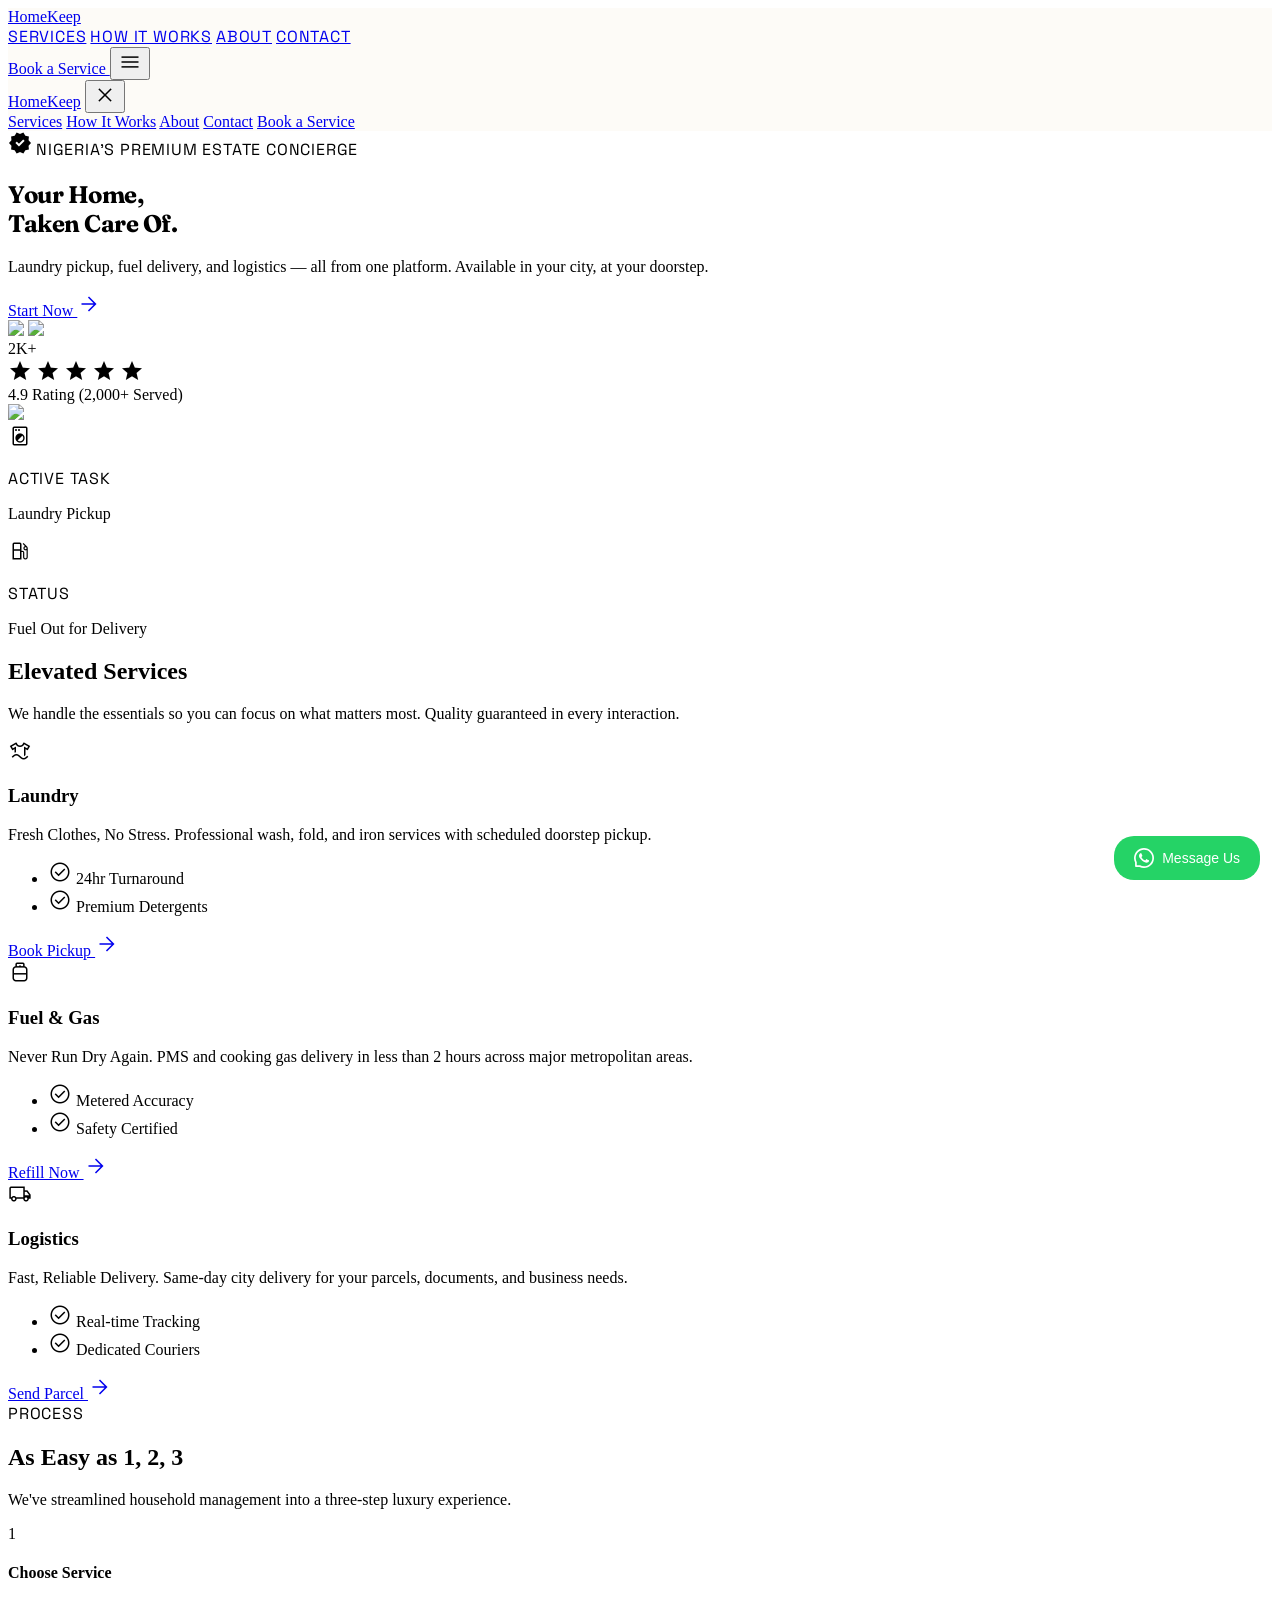
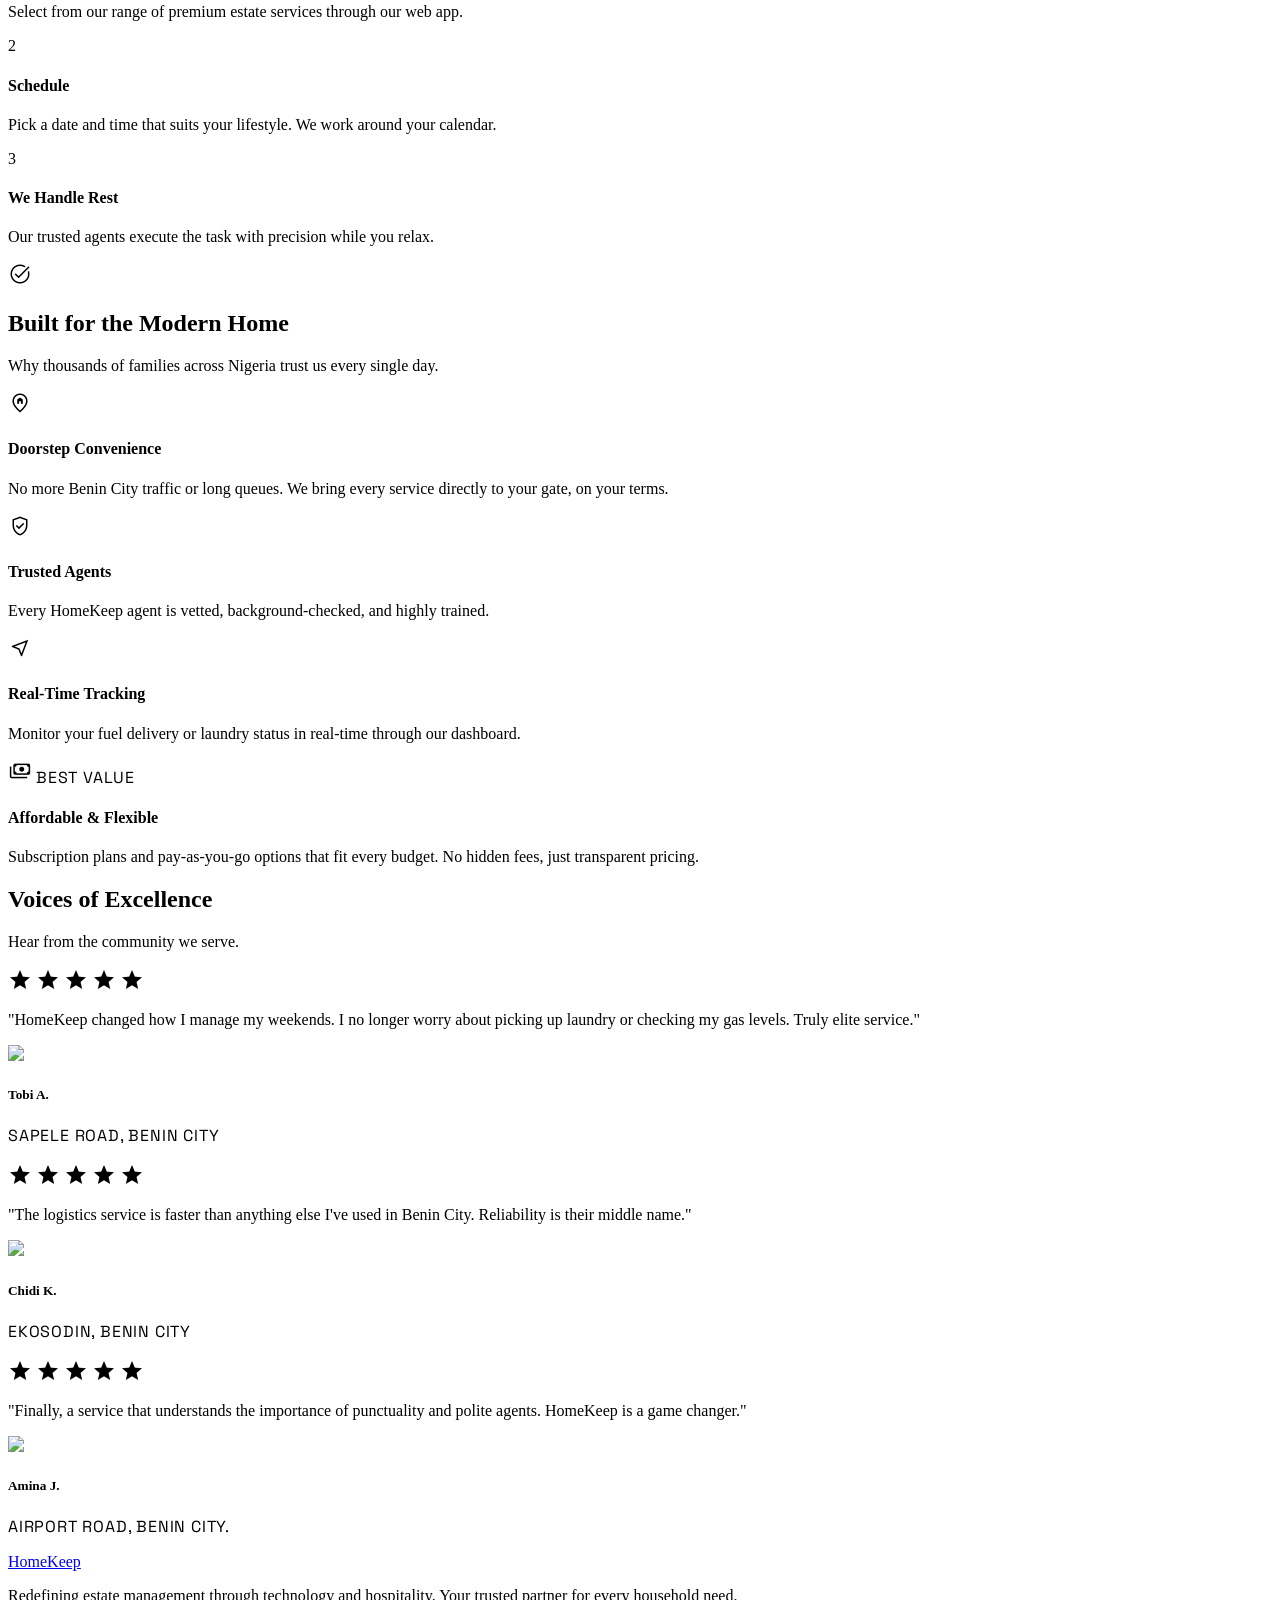
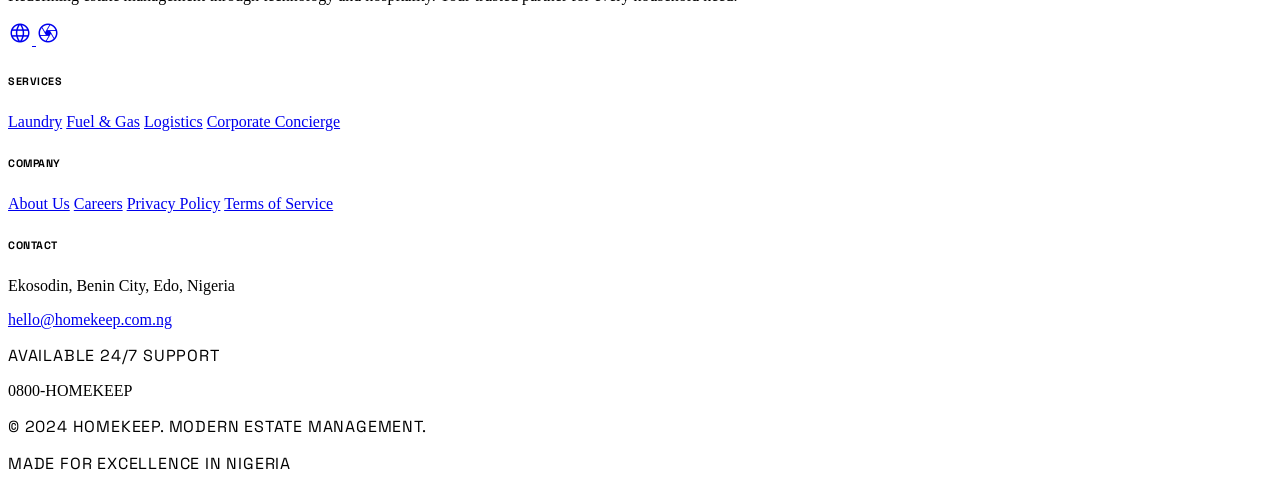
==== commit 7ad17e39: "v2" ====
--- a/index.html
+++ b/index.html
@@ -1,928 +1,576 @@
 <!DOCTYPE html>
-<html lang="en">
-<head>
-    <meta charset="UTF-8">
-    <meta name="viewport" content="width=device-width, initial-scale=1.0">
-    <title>HOMEKEEP - Premium Home Services</title>
-    <meta name="description" content="HOMEKEEP provides premium laundry services, gas & fuel delivery, and logistics solutions for your home and business needs.">
+
+<html class="scroll-smooth" lang="en"><head>
+<meta charset="utf-8"/>
+<meta content="width=device-width, initial-scale=1.0" name="viewport"/>
+<title>HomeKeep | Premium Estate & Home Concierge Service in Benin City</title>
+<meta name="description" content="HomeKeep is Benin City's leading premium estate concierge. We provide professional laundry pickup, cooking gas refill, and reliable logistics at your doorstep.">
+<meta name="keywords" content="HomeKeep, Estate Management, Benin City, Laundry Service, Gas Refill, Logistics Nigeria, Home Concierge">
+
+<!-- Open Graph / Facebook -->
+<meta property="og:type" content="website">
+<meta property="og:url" content="https://homekeep.com.ng/">
+<meta property="og:title" content="HomeKeep | Premium Estate & Home Concierge in Benin City">
+<meta property="og:description" content="Professional laundry, fuel delivery, and logistics — all from one platform. Nigeria's most trusted estate concierge.">
+<meta property="og:image" content="https://legacytips.com/wp-content/uploads/2023/10/Bike-Logistics-Company-in-Lagos-Nigeria.jpg">
+
+<!-- Twitter -->
+<meta property="twitter:card" content="summary_large_image">
+<meta property="twitter:url" content="https://homekeep.com.ng/">
+<meta property="twitter:title" content="HomeKeep | Premium Estate Concierge">
+<meta property="twitter:description" content="Elevating your lifestyle with reliable home management services in Benin City.">
+<meta property="twitter:image" content="https://legacytips.com/wp-content/uploads/2023/10/Bike-Logistics-Company-in-Lagos-Nigeria.jpg">
+<script src="https://cdn.tailwindcss.com?plugins=forms,container-queries"></script>
+<link href="https://fonts.googleapis.com/css2?family=Fraunces:opsz,wght@9..144,400;9..144,700&amp;family=Plus+Jakarta+Sans:wght@400;500;600&amp;family=Space+Grotesk:wght@500;700&amp;display=swap" rel="stylesheet"/>
+<link href="https://fonts.googleapis.com/css2?family=Material+Symbols+Outlined:wght,FILL@100..700,0..1&amp;display=swap" rel="stylesheet"/>
+<link href="https://fonts.googleapis.com/css2?family=Material+Symbols+Outlined:wght,FILL@100..700,0..1&amp;display=swap" rel="stylesheet"/>
+<script id="tailwind-config">
+        tailwind.config = {
+            darkMode: "class",
+            theme: {
+                extend: {
+                    colors: {
+                        "on-secondary-fixed": "#2a1700",
+                        "inverse-primary": "#accebc",
+                        "surface-bright": "#fef9ee",
+                        "inverse-on-surface": "#f6f0e6",
+                        "on-tertiary-fixed-variant": "#414845",
+                        "on-secondary-fixed-variant": "#653e00",
+                        "surface-variant": "#e7e2d8",
+                        "surface": "#fef9ee",
+                        "on-secondary-container": "#6d4400",
+                        "secondary-fixed": "#ffddb8",
+                        "on-primary-container": "#83a493",
+                        "on-primary-fixed-variant": "#2e4d3f",
+                        "surface-dim": "#dfd9d0",
+                        "primary-fixed-dim": "#accebc",
+                        "primary": "#1B3A2D",
+                        "on-background": "#1d1c16",
+                        "tertiary-fixed-dim": "#c0c8c4",
+                        "on-primary-fixed": "#012115",
+                        "on-tertiary-container": "#979f9a",
+                        "tertiary-fixed": "#dce4df",
+                        "secondary-fixed-dim": "#ffb95e",
+                        "surface-container-high": "#ede8dd",
+                        "outline-variant": "#c1c8c2",
+                        "on-surface": "#1d1c16",
+                        "tertiary-container": "#2e3633",
+                        "surface-container-lowest": "#ffffff",
+                        "on-surface-variant": "#414844",
+                        "on-tertiary": "#ffffff",
+                        "on-error-container": "#93000a",
+                        "tertiary": "#19211e",
+                        "inverse-surface": "#32302a",
+                        "outline": "#727974",
+                        "on-primary": "#ffffff",
+                        "surface-tint": "#456556",
+                        "surface-container-highest": "#e7e2d8",
+                        "on-error": "#ffffff",
+                        "error-container": "#ffdad6",
+                        "background": "#fef9ee",
+                        "surface-container-low": "#f9f3e9",
+                        "on-tertiary-fixed": "#161d1a",
+                        "primary-fixed": "#c7ebd8",
+                        "secondary-container": "#F4A535",
+                        "on-secondary": "#ffffff",
+                        "secondary": "#855300",
+                        "error": "#ba1a1a",
+                        "surface-container": "#f3ede3",
+                        "primary-container": "#1B3A2D"
+                    },
+                    fontFamily: {
+                        "headline": ["Fraunces", "serif"],
+                        "body": ["Plus Jakarta Sans", "sans-serif"],
+                        "label": ["Space Grotesk", "sans-serif"]
+                    },
+                    borderRadius: {"DEFAULT": "0.25rem", "lg": "0.5rem", "xl": "0.75rem", "full": "9999px"},
+                },
+            },
+        }
+    </script>
+<style>
+        .material-symbols-outlined {
+            font-variation-settings: 'FILL' 0, 'wght' 300, 'GRAD' 0, 'opsz' 24;
+        }
+        .serif-hero { font-family: 'Fraunces', serif; letter-spacing: -0.02em; }
+        .label-caps { font-family: 'Space Grotesk', sans-serif; text-transform: uppercase; letter-spacing: 0.05em; }
+        .glass-nav { backdrop-filter: blur(20px); background-color: rgba(253, 250, 245, 0.8); }
+    </style>
+</head>
+<body class="bg-surface text-on-surface font-body selection:bg-secondary-container/30">
+<!-- 1. NAVIGATION -->
+<nav class="fixed top-0 w-full z-50 glass-nav">
+<div class="flex justify-between items-center px-8 py-6 max-w-7xl mx-auto">
+<a class="text-2xl font-headline font-bold text-primary" href="#">HomeKeep</a>
+<div class="hidden md:flex items-center space-gap-8 gap-x-10">
+<a class="text-on-surface-variant hover:text-secondary-container transition-colors duration-300 label-caps text-xs font-bold" href="#services">Services</a>
+<a class="text-on-surface-variant hover:text-secondary-container transition-colors duration-300 label-caps text-xs font-bold" href="#how-it-works">How It Works</a>
+<a class="text-on-surface-variant hover:text-secondary-container transition-colors duration-300 label-caps text-xs font-bold" href="#about">About</a>
+<a class="text-on-surface-variant hover:text-secondary-container transition-colors duration-300 label-caps text-xs font-bold" href="#contact">Contact</a>
+</div>
+<div class="flex items-center gap-4">
+    <a href="https://wa.me/2347051442722?text=hi%2C%20homekeep" target="_blank" class="hidden md:block bg-secondary-container text-primary px-6 py-3 rounded-xl font-bold hover:scale-95 transition-transform duration-200">
+        Book a Service
+    </a>
+    <button id="mobile-menu-btn" class="md:hidden text-primary p-2">
+        <span class="material-symbols-outlined text-3xl">menu</span>
+    </button>
+</div>
+</div>
+
+<!-- Mobile Menu Drawer -->
+<div id="mobile-menu" class="fixed inset-0 z-[60] bg-surface translate-x-full transition-transform duration-300 ease-in-out md:hidden">
+    <div class="flex justify-between items-center px-8 py-6 border-b border-primary/5">
+        <a class="text-2xl font-headline font-bold text-primary" href="#">HomeKeep</a>
+        <button id="close-menu-btn" class="text-primary p-2">
+            <span class="material-symbols-outlined text-3xl">close</span>
+        </button>
+    </div>
+    <div class="flex flex-col gap-8 p-12">
+        <a class="text-2xl font-headline font-bold text-primary hover:text-secondary-container transition-colors" href="#services">Services</a>
+        <a class="text-2xl font-headline font-bold text-primary hover:text-secondary-container transition-colors" href="#how-it-works">How It Works</a>
+        <a class="text-2xl font-headline font-bold text-primary hover:text-secondary-container transition-colors" href="#about">About</a>
+        <a class="text-2xl font-headline font-bold text-primary hover:text-secondary-container transition-colors" href="#contact">Contact</a>
+        <a href="https://wa.me/2347051442722?text=hi%2C%20homekeep" target="_blank" class="bg-secondary-container text-primary text-center px-6 py-4 rounded-xl font-bold hover:scale-95 transition-transform duration-200 mt-4">
+            Book a Service
+        </a>
+    </div>
+</div>
+</div>
+</nav>
+<main class="pt-24">
+<!-- 2. HERO SECTION -->
+<section class="relative max-w-7xl mx-auto px-8 py-20 md:py-32 overflow-hidden">
+<div class="grid grid-cols-1 lg:grid-cols-12 gap-12 items-center">
+<div class="lg:col-span-7 z-10">
+<div class="inline-flex items-center gap-2 mb-6 bg-primary/5 px-4 py-2 rounded-full">
+<span class="material-symbols-outlined text-secondary-container text-sm" style="font-variation-settings: 'FILL' 1;">verified</span>
+<span class="label-caps text-[10px] font-bold tracking-widest text-primary">Nigeria's Premium Estate Concierge</span>
+</div>
+<h1 class="serif-hero text-5xl md:text-7xl text-primary font-bold leading-[1.1] mb-8">
+                        Your Home,<br/>Taken Care Of.
+                    </h1>
+<p class="text-lg md:text-xl text-on-surface-variant max-w-xl leading-relaxed mb-10">
+                        Laundry pickup, fuel delivery, and logistics — all from one platform. Available in your city, at your doorstep.
+                    </p>
+<div class="flex flex-wrap gap-4 mb-12">
+<a href="https://wa.me/2347051442722?text=hi%2C%20homekeep" target="_blank" class="bg-primary text-surface px-8 py-4 rounded-xl font-bold flex items-center gap-2 hover:bg-primary/90 transition-all">
+                            Start Now <span class="material-symbols-outlined">arrow_forward</span>
+</a>
+<div class="flex items-center gap-4 px-4">
+<div class="flex -space-x-3">
+<img class="w-10 h-10 rounded-full border-2 border-surface" data-alt="Tobi A." src="https://api.dicebear.com/7.x/avataaars/svg?seed=Tobi&backgroundColor=c7ebd8"/>
+<img class="w-10 h-10 rounded-full border-2 border-surface" data-alt="Amina J." src="https://api.dicebear.com/7.x/avataaars/svg?seed=Amina&backgroundColor=ffddb8"/>
+<div class="w-10 h-10 rounded-full bg-secondary-container flex items-center justify-center text-[10px] font-bold text-primary border-2 border-surface">2K+</div>
+</div>
+<div class="text-sm">
+<div class="flex text-secondary-container">
+<span class="material-symbols-outlined text-xs" style="font-variation-settings: 'FILL' 1;">star</span>
+<span class="material-symbols-outlined text-xs" style="font-variation-settings: 'FILL' 1;">star</span>
+<span class="material-symbols-outlined text-xs" style="font-variation-settings: 'FILL' 1;">star</span>
+<span class="material-symbols-outlined text-xs" style="font-variation-settings: 'FILL' 1;">star</span>
+<span class="material-symbols-outlined text-xs" style="font-variation-settings: 'FILL' 1;">star</span>
+</div>
+<span class="text-on-surface-variant font-medium">4.9 Rating (2,000+ Served)</span>
+</div>
+</div>
+</div>
+</div>
+<div class="lg:col-span-5 relative">
+<div class="relative w-full aspect-[4/5] rounded-3xl overflow-hidden shadow-2xl rotate-2">
+<img id="hero-image" class="w-full h-full object-cover transition-opacity duration-1000 opacity-100" data-alt="Modern premium service image" src="https://lh3.googleusercontent.com/aida-public/[base64]"/>
+<div class="absolute inset-0 bg-primary/10 mix-blend-multiply"></div>
+</div>
+<!-- Floating Badges -->
+<div class="absolute -top-6 -left-6 bg-surface-container-lowest p-4 rounded-2xl shadow-[0_12px_40px_rgba(27,58,45,0.08)] flex items-center gap-3 animate-bounce transition-all">
+<div class="w-10 h-10 rounded-full bg-primary/10 flex items-center justify-center text-primary">
+<span class="material-symbols-outlined">local_laundry_service</span>
+</div>
+<div>
+<p class="text-[10px] label-caps font-bold text-on-surface-variant">Active Task</p>
+<p class="font-bold text-primary">Laundry Pickup</p>
+</div>
+</div>
+<div class="absolute bottom-12 -right-8 bg-surface-container-lowest p-4 rounded-2xl shadow-[0_12px_40px_rgba(27,58,45,0.08)] flex items-center gap-3">
+<div class="w-10 h-10 rounded-full bg-secondary-container/20 flex items-center justify-center text-secondary">
+<span class="material-symbols-outlined">local_gas_station</span>
+</div>
+<div>
+<p class="text-[10px] label-caps font-bold text-on-surface-variant">Status</p>
+<p class="font-bold text-primary">Fuel Out for Delivery</p>
+</div>
+</div>
+</div>
+</div>
+</section>
+<!-- 3. SERVICES SECTION -->
+<section class="py-24 bg-surface-container-low" id="services">
+<div class="max-w-7xl mx-auto px-8">
+<div class="text-center mb-20">
+<h2 class="font-headline text-4xl md:text-5xl text-primary font-bold mb-4">Elevated Services</h2>
+<p class="text-on-surface-variant max-w-2xl mx-auto">We handle the essentials so you can focus on what matters most. Quality guaranteed in every interaction.</p>
+</div>
+<div class="grid grid-cols-1 md:grid-cols-3 gap-8">
+<!-- Laundry -->
+<div class="bg-surface-container-lowest p-10 rounded-3xl transition-all duration-300 hover:-translate-y-2 group">
+<div class="w-16 h-16 rounded-2xl bg-primary/5 flex items-center justify-center text-primary mb-8 group-hover:bg-primary group-hover:text-surface transition-colors">
+<span class="material-symbols-outlined text-3xl">laundry</span>
+</div>
+<h3 class="font-headline text-2xl font-bold text-primary mb-4">Laundry</h3>
+<p class="text-on-surface-variant mb-6 leading-relaxed">Fresh Clothes, No Stress. Professional wash, fold, and iron services with scheduled doorstep pickup.</p>
+<ul class="space-y-3 mb-8">
+<li class="flex items-center gap-2 text-sm text-on-surface-variant">
+<span class="material-symbols-outlined text-secondary-container text-lg">check_circle</span> 24hr Turnaround
+                            </li>
+<li class="flex items-center gap-2 text-sm text-on-surface-variant">
+<span class="material-symbols-outlined text-secondary-container text-lg">check_circle</span> Premium Detergents
+                            </li>
+</ul>
+<a class="inline-flex items-center gap-2 text-primary font-bold border-b-2 border-secondary-container pb-1 hover:gap-4 transition-all" href="https://wa.me/2347051442722?text=I%20want%20your%20laundry%20service" target="_blank">
+                            Book Pickup <span class="material-symbols-outlined text-sm">arrow_forward</span>
+</a>
+</div>
+<!-- Fuel & Gas -->
+<div class="bg-surface-container-lowest p-10 rounded-3xl transition-all duration-300 hover:-translate-y-2 group">
+<div class="w-16 h-16 rounded-2xl bg-secondary-container/10 flex items-center justify-center text-secondary-container mb-8 group-hover:bg-secondary-container group-hover:text-primary transition-colors">
+<span class="material-symbols-outlined text-3xl">propane_tank</span>
+</div>
+<h3 class="font-headline text-2xl font-bold text-primary mb-4">Fuel &amp; Gas</h3>
+<p class="text-on-surface-variant mb-6 leading-relaxed">Never Run Dry Again. PMS and cooking gas delivery in less than 2 hours across major metropolitan areas.</p>
+<ul class="space-y-3 mb-8">
+<li class="flex items-center gap-2 text-sm text-on-surface-variant">
+<span class="material-symbols-outlined text-secondary-container text-lg">check_circle</span> Metered Accuracy
+                            </li>
+<li class="flex items-center gap-2 text-sm text-on-surface-variant">
+<span class="material-symbols-outlined text-secondary-container text-lg">check_circle</span> Safety Certified
+                            </li>
+</ul>
+<a class="inline-flex items-center gap-2 text-primary font-bold border-b-2 border-secondary-container pb-1 hover:gap-4 transition-all" href="https://wa.me/2347051442722?text=I%20want%20to%20do%20a%20gas%20refill" target="_blank">
+                            Refill Now <span class="material-symbols-outlined text-sm">arrow_forward</span>
+</a>
+</div>
+<!-- Logistics -->
+<div class="bg-surface-container-lowest p-10 rounded-3xl transition-all duration-300 hover:-translate-y-2 group">
+<div class="w-16 h-16 rounded-2xl bg-primary/5 flex items-center justify-center text-primary mb-8 group-hover:bg-primary group-hover:text-surface transition-colors">
+<span class="material-symbols-outlined text-3xl">local_shipping</span>
+</div>
+<h3 class="font-headline text-2xl font-bold text-primary mb-4">Logistics</h3>
+<p class="text-on-surface-variant mb-6 leading-relaxed">Fast, Reliable Delivery. Same-day city delivery for your parcels, documents, and business needs.</p>
+<ul class="space-y-3 mb-8">
+<li class="flex items-center gap-2 text-sm text-on-surface-variant">
+<span class="material-symbols-outlined text-secondary-container text-lg">check_circle</span> Real-time Tracking
+                            </li>
+<li class="flex items-center gap-2 text-sm text-on-surface-variant">
+<span class="material-symbols-outlined text-secondary-container text-lg">check_circle</span> Dedicated Couriers
+                            </li>
+</ul>
+<a class="inline-flex items-center gap-2 text-primary font-bold border-b-2 border-secondary-container pb-1 hover:gap-4 transition-all" href="https://wa.me/2347051442722?text=I%20want%20to%20send%20a%20parcel" target="_blank">
+                            Send Parcel <span class="material-symbols-outlined text-sm">arrow_forward</span>
+</a>
+</div>
+</div>
+</div>
+</section>
+<!-- 4. HOW IT WORKS -->
+<section class="py-24" id="how-it-works">
+<div class="max-w-7xl mx-auto px-8">
+<div class="flex flex-col lg:flex-row items-end justify-between gap-8 mb-16">
+<div class="max-w-xl">
+<span class="label-caps text-xs font-bold text-secondary-container mb-4 block">Process</span>
+<h2 class="font-headline text-4xl md:text-5xl text-primary font-bold">As Easy as 1, 2, 3</h2>
+</div>
+<p class="text-on-surface-variant max-w-sm pb-2">We've streamlined household management into a three-step luxury experience.</p>
+</div>
+<div class="grid grid-cols-1 md:grid-cols-3 gap-0">
+<div class="relative group p-12 border-b md:border-b-0 md:border-r border-outline-variant/20 hover:bg-surface-container transition-colors">
+<span class="text-9xl font-headline font-bold text-primary/5 absolute top-4 left-4 group-hover:text-primary/10 transition-colors">1</span>
+<div class="relative z-10">
+<h4 class="text-2xl font-headline font-bold text-primary mb-4 mt-12">Choose Service</h4>
+<p class="text-on-surface-variant">Select from our range of premium estate services through our web app.</p>
+</div>
+</div>
+<div class="relative group p-12 border-b md:border-b-0 md:border-r border-outline-variant/20 hover:bg-surface-container transition-colors">
+<span class="text-9xl font-headline font-bold text-primary/5 absolute top-4 left-4 group-hover:text-primary/10 transition-colors">2</span>
+<div class="relative z-10">
+<h4 class="text-2xl font-headline font-bold text-primary mb-4 mt-12">Schedule</h4>
+<p class="text-on-surface-variant">Pick a date and time that suits your lifestyle. We work around your calendar.</p>
+</div>
+</div>
+<div class="relative group p-12 hover:bg-surface-container transition-colors">
+<span class="text-9xl font-headline font-bold text-primary/5 absolute top-4 left-4 group-hover:text-primary/10 transition-colors">3</span>
+<div class="relative z-10">
+<h4 class="text-2xl font-headline font-bold text-primary mb-4 mt-12">We Handle Rest</h4>
+<p class="text-on-surface-variant">Our trusted agents execute the task with precision while you relax.</p>
+<span class="material-symbols-outlined text-secondary-container mt-6 text-3xl">task_alt</span>
+</div>
+</div>
+</div>
+</div>
+</section>
+<!-- 5. WHY CHOOSE HOMEKEEP (Bento Grid) -->
+<section class="py-24 bg-primary text-surface" id="about">
+<div class="max-w-7xl mx-auto px-8">
+<div class="text-center mb-20">
+<h2 class="font-headline text-4xl md:text-5xl font-bold mb-4">Built for the Modern Home</h2>
+<p class="text-surface/60 max-w-2xl mx-auto">Why thousands of families across Nigeria trust us every single day.</p>
+</div>
+<div class="grid grid-cols-1 md:grid-cols-3 gap-6">
+<div class="md:col-span-2 bg-white/5 p-8 rounded-3xl border border-white/10 flex flex-col justify-between aspect-video md:aspect-auto">
+<span class="material-symbols-outlined text-secondary-container text-4xl mb-6">home_pin</span>
+<div>
+<h4 class="text-2xl font-headline font-bold mb-2">Doorstep Convenience</h4>
+<p class="text-surface/60">No more Benin City traffic or long queues. We bring every service directly to your gate, on your terms.</p>
+</div>
+</div>
+<div class="bg-white/5 p-8 rounded-3xl border border-white/10 flex flex-col justify-between">
+<span class="material-symbols-outlined text-secondary-container text-4xl mb-6">verified_user</span>
+<div>
+<h4 class="text-xl font-headline font-bold mb-2">Trusted Agents</h4>
+<p class="text-surface/60 text-sm">Every HomeKeep agent is vetted, background-checked, and highly trained.</p>
+</div>
+</div>
+<div class="bg-white/5 p-8 rounded-3xl border border-white/10 flex flex-col justify-between">
+<span class="material-symbols-outlined text-secondary-container text-4xl mb-6">near_me</span>
+<div>
+<h4 class="text-xl font-headline font-bold mb-2">Real-Time Tracking</h4>
+<p class="text-surface/60 text-sm">Monitor your fuel delivery or laundry status in real-time through our dashboard.</p>
+</div>
+</div>
+<div class="md:col-span-2 bg-secondary-container p-8 rounded-3xl flex flex-col justify-between text-primary">
+<div class="flex justify-between items-start">
+<span class="material-symbols-outlined text-4xl">payments</span>
+<span class="label-caps text-xs font-bold bg-primary/10 px-3 py-1 rounded-full">Best Value</span>
+</div>
+<div class="mt-8">
+<h4 class="text-2xl font-headline font-bold mb-2">Affordable &amp; Flexible</h4>
+<p class="text-primary/80 font-medium">Subscription plans and pay-as-you-go options that fit every budget. No hidden fees, just transparent pricing.</p>
+</div>
+</div>
+</div>
+</div>
+</section>
+<!-- 6. TESTIMONIALS -->
+<section class="py-24 overflow-hidden">
+<div class="max-w-7xl mx-auto px-8">
+<div class="mb-16">
+<h2 class="font-headline text-4xl font-bold text-primary mb-2">Voices of Excellence</h2>
+<p class="text-on-surface-variant">Hear from the community we serve.</p>
+</div>
+<div class="flex gap-8 overflow-x-auto pb-12 snap-x no-scrollbar">
+<!-- Testimonial 1 -->
+<div class="min-w-[320px] md:min-w-[400px] snap-center bg-surface-container-low p-8 rounded-3xl border-l-4 border-secondary-container">
+<div class="flex text-secondary-container mb-6">
+<span class="material-symbols-outlined text-sm" style="font-variation-settings: 'FILL' 1;">star</span>
+<span class="material-symbols-outlined text-sm" style="font-variation-settings: 'FILL' 1;">star</span>
+<span class="material-symbols-outlined text-sm" style="font-variation-settings: 'FILL' 1;">star</span>
+<span class="material-symbols-outlined text-sm" style="font-variation-settings: 'FILL' 1;">star</span>
+<span class="material-symbols-outlined text-sm" style="font-variation-settings: 'FILL' 1;">star</span>
+</div>
+<p class="italic text-lg text-primary mb-8 font-medium">"HomeKeep changed how I manage my weekends. I no longer worry about picking up laundry or checking my gas levels. Truly elite service."</p>
+<div class="flex items-center gap-4">
+<img class="w-12 h-12 rounded-full object-cover bg-surface-container" data-alt="Tobi A." src="https://api.dicebear.com/7.x/avataaars/svg?seed=Tobi&backgroundColor=c7ebd8"/>
+<div>
+<h5 class="font-bold text-primary">Tobi A.</h5>
+<p class="text-xs label-caps font-bold text-on-surface-variant">Sapele Road, Benin City</p>
+</div>
+</div>
+</div>
+<!-- Testimonial 2 -->
+<div class="min-w-[320px] md:min-w-[400px] snap-center bg-surface-container-low p-8 rounded-3xl border-l-4 border-primary">
+<div class="flex text-secondary-container mb-6">
+<span class="material-symbols-outlined text-sm" style="font-variation-settings: 'FILL' 1;">star</span>
+<span class="material-symbols-outlined text-sm" style="font-variation-settings: 'FILL' 1;">star</span>
+<span class="material-symbols-outlined text-sm" style="font-variation-settings: 'FILL' 1;">star</span>
+<span class="material-symbols-outlined text-sm" style="font-variation-settings: 'FILL' 1;">star</span>
+<span class="material-symbols-outlined text-sm" style="font-variation-settings: 'FILL' 1;">star</span>
+</div>
+<p class="italic text-lg text-primary mb-8 font-medium">"The logistics service is faster than anything else I've used in Benin City. Reliability is their middle name."</p>
+<div class="flex items-center gap-4">
+<img class="w-12 h-12 rounded-full object-cover bg-surface-container" data-alt="Chidi K." src="https://api.dicebear.com/7.x/avataaars/svg?seed=Chidi&backgroundColor=ffddb8"/>
+<div>
+<h5 class="font-bold text-primary">Chidi K.</h5>
+<p class="text-xs label-caps font-bold text-on-surface-variant">Ekosodin, Benin City</p>
+</div>
+</div>
+</div>
+<!-- Testimonial 3 -->
+<div class="min-w-[320px] md:min-w-[400px] snap-center bg-surface-container-low p-8 rounded-3xl border-l-4 border-secondary-container">
+<div class="flex text-secondary-container mb-6">
+<span class="material-symbols-outlined text-sm" style="font-variation-settings: 'FILL' 1;">star</span>
+<span class="material-symbols-outlined text-sm" style="font-variation-settings: 'FILL' 1;">star</span>
+<span class="material-symbols-outlined text-sm" style="font-variation-settings: 'FILL' 1;">star</span>
+<span class="material-symbols-outlined text-sm" style="font-variation-settings: 'FILL' 1;">star</span>
+<span class="material-symbols-outlined text-sm" style="font-variation-settings: 'FILL' 1;">star</span>
+</div>
+<p class="italic text-lg text-primary mb-8 font-medium">"Finally, a service that understands the importance of punctuality and polite agents. HomeKeep is a game changer."</p>
+<div class="flex items-center gap-4">
+<img class="w-12 h-12 rounded-full object-cover bg-surface-container" data-alt="Amina J." src="https://api.dicebear.com/7.x/avataaars/svg?seed=Amina&backgroundColor=dce4df"/>
+<div>
+<h5 class="font-bold text-primary">Amina J.</h5>
+<p class="text-xs label-caps font-bold text-on-surface-variant">Airport Road, Benin city.</p>
+</div>
+</div>
+</div>
+</div>
+</div>
+</section>
+</main>
+<!-- 7. FOOTER -->
+<footer class="bg-primary pt-20 pb-10" id="contact">
+<div class="grid grid-cols-1 md:grid-cols-4 gap-12 px-8 max-w-7xl mx-auto">
+<div class="space-y-6">
+<a class="text-3xl font-headline font-bold text-secondary-container" href="#">HomeKeep</a>
+<p class="text-surface/60 text-sm leading-relaxed">Redefining estate management through technology and hospitality. Your trusted partner for every household need.</p>
+<div class="flex gap-4">
+<a class="w-10 h-10 rounded-full border border-white/10 flex items-center justify-center hover:bg-secondary-container hover:text-primary transition-all" href="#">
+<span class="material-symbols-outlined text-xl">language</span>
+</a>
+<a class="w-10 h-10 rounded-full border border-white/10 flex items-center justify-center hover:bg-secondary-container hover:text-primary transition-all" href="#">
+<span class="material-symbols-outlined text-xl">camera</span>
+</a>
+</div>
+</div>
+<div class="flex flex-col gap-4">
+<h6 class="label-caps text-xs font-bold text-surface tracking-widest border-b border-white/10 pb-4 mb-2">Services</h6>
+<a class="text-surface/80 hover:text-secondary-container hover:translate-x-1 transition-all text-sm" href="#">Laundry</a>
+<a class="text-surface/80 hover:text-secondary-container hover:translate-x-1 transition-all text-sm" href="#">Fuel &amp; Gas</a>
+<a class="text-surface/80 hover:text-secondary-container hover:translate-x-1 transition-all text-sm" href="#">Logistics</a>
+<a class="text-surface/80 hover:text-secondary-container hover:translate-x-1 transition-all text-sm" href="#">Corporate Concierge</a>
+</div>
+<div class="flex flex-col gap-4">
+<h6 class="label-caps text-xs font-bold text-surface tracking-widest border-b border-white/10 pb-4 mb-2">Company</h6>
+<a class="text-surface/80 hover:text-secondary-container hover:translate-x-1 transition-all text-sm" href="#">About Us</a>
+<a class="text-surface/80 hover:text-secondary-container hover:translate-x-1 transition-all text-sm" href="#">Careers</a>
+<a class="text-surface/80 hover:text-secondary-container hover:translate-x-1 transition-all text-sm" href="#">Privacy Policy</a>
+<a class="text-surface/80 hover:text-secondary-container hover:translate-x-1 transition-all text-sm" href="#">Terms of Service</a>
+</div>
+<div class="flex flex-col gap-4">
+<h6 class="label-caps text-xs font-bold text-surface tracking-widest border-b border-white/10 pb-4 mb-2">Contact</h6>
+<p class="text-surface/80 text-sm">Ekosodin, Benin City, Edo, Nigeria</p>
+<a class="text-secondary-container font-bold text-sm" href="mailto:hello@homekeep.com.ng">hello@homekeep.com.ng</a>
+<div class="mt-4 bg-white/5 p-4 rounded-xl border border-white/5">
+<p class="text-[10px] label-caps text-surface/40 mb-2">Available 24/7 Support</p>
+<p class="text-surface font-bold">0800-HOMEKEEP</p>
+</div>
+</div>
+</div>
+<div class="max-w-7xl mx-auto px-8 mt-20 pt-8 border-t border-white/5 flex flex-col md:flex-row justify-between items-center gap-4 text-xs text-surface/40 label-caps">
+<p>© 2024 HomeKeep. Modern Estate Management.</p>
+<p>Made for Excellence in Nigeria</p>
+</div>
+</footer>
+<!-- WHATSAPP WIDGET -->
+<script>
+(function(){
+  if(window.ChatWidget_wa) return;
+  
+  var config = {
+    number: "2347051442722",
+    message: "hi, homekeep",
+    color: "#25D366",
+    channel: "wa",
+    boxShadow: "none",
+    text: "Message Us",
+    theme: "light",
+    position: "right",
+    mb: "20px",
+    mx: "20px",
+    radius: "20px"
+  };
+  
+  function createWidget() {
+    var widget = document.createElement('div');
+    widget.id = 'chat-widget-wa';
+    widget.style.cssText = 'position:fixed;' + config.position + ':' + config.mx + ';bottom:' + config.mb + ';z-index:999999;cursor:pointer';
     
-    <!-- Preconnect to Google Fonts for performance -->
-    <link rel="preconnect" href="https://fonts.googleapis.com">
-    <link rel="preconnect" href="https://fonts.gstatic.com" crossorigin>
+    var shadowCss = config.boxShadow === 'none' ? '' : 
+      config.boxShadow === 'low' ? 'box-shadow:0 1px 3px rgba(0,0,0,0.12);' :
+      config.boxShadow === 'medium' ? 'box-shadow:0 4px 6px rgba(0,0,0,0.15);' :
+      'box-shadow:0 10px 25px rgba(0,0,0,0.2);';
     
-    <!-- Urbanist Font Family -->
-    <link href="https://fonts.googleapis.com/css2?family=Urbanist:wght@300;400;500;600;700;800;900&display=swap" rel="stylesheet">
+    var textColor = config.theme === 'dark' ? '#000000' : '#ffffff';
     
-    <!-- CSS Files -->
-    <link rel="stylesheet" href="styles.css">
+    widget.innerHTML = '<div style="background-color:' + config.color + ';color:' + textColor + ';padding:12px 20px;border-radius:' + config.radius + ';display:flex;align-items:center;gap:8px;font-family:-apple-system,BlinkMacSystemFont,Segoe UI,Roboto,sans-serif;font-size:14px;font-weight:500;text-decoration:none;transition:all 0.3s ease;' + shadowCss + '" onmouseover="this.style.transform=\'scale(1.05)\'" onmouseout="this.style.transform=\'scale(1)\';"><svg width=\"20\" height=\"20\" viewBox=\"0 0 25 25\" fill=\"currentColor\"><path d=\"M18.1225 14.9458C17.8183 14.7895 16.3033 14.0473 16.0215 13.9469C15.7397 13.8409 15.5332 13.7907 15.3295 14.1032C15.123 14.4129 14.5371 15.102 14.3529 15.3113C14.1744 15.5178 13.993 15.5429 13.6889 15.3894C11.8808 14.4854 10.695 13.7767 9.50361 11.7315C9.18832 11.1874 9.8189 11.2265 10.4076 10.0518C10.5081 9.84534 10.4578 9.66956 10.3797 9.51331C10.3016 9.35706 9.68776 7.84478 9.43106 7.22815C9.18274 6.62826 8.92604 6.71197 8.7391 6.70081C8.56053 6.68965 8.35684 6.68965 8.15037 6.68965C7.9439 6.68965 7.61187 6.76777 7.33006 7.0719C7.04825 7.38161 6.25305 8.12659 6.25305 9.63887C6.25305 11.1511 7.35517 12.616 7.50584 12.8225C7.66209 13.0289 9.67381 16.1316 12.7625 17.4681C14.7157 18.3107 15.4802 18.3833 16.4567 18.2382C17.051 18.1489 18.2759 17.496 18.5298 16.7734C18.7837 16.0535 18.7837 15.4369 18.7084 15.3085C18.6331 15.1718 18.4266 15.0937 18.1225 14.9458Z\" fill=\"currentColor\"></path><path d=\"M24.0292 7.65625C23.3986 6.15792 22.4946 4.81306 21.3422 3.65792C20.198 2.50948 18.8395 1.5966 17.3439 0.970982C15.8093 0.326451 14.1798 0 12.5002 0H12.4444C10.7535 0.00837054 9.11567 0.343192 7.57549 1.00167C6.09267 1.63371 4.74699 2.54821 3.61344 3.6942C2.47226 4.84654 1.57661 6.18583 0.95719 7.67857C0.315449 9.22433 -0.00821224 10.8677 0.000158294 12.5586C0.00962607 14.4963 0.468048 16.4054 1.33944 18.1362V22.3772C1.33944 22.7176 1.47467 23.0441 1.71537 23.2848C1.95607 23.5255 2.28253 23.6607 2.62293 23.6607H6.86679C8.59752 24.5321 10.5067 24.9905 12.4444 25H12.5029C14.1743 25 15.7954 24.6763 17.3216 24.043C18.8097 23.4248 20.163 22.5226 21.306 21.3867C22.4583 20.2455 23.3651 18.9118 23.9985 17.4247C24.657 15.8845 24.9918 14.2467 25.0002 12.5558C25.0085 10.8566 24.6793 9.20759 24.0292 7.65625ZM19.8132 19.8772C17.8573 21.8136 15.2624 22.8795 12.5002 22.8795H12.4527C10.7702 22.8711 9.09893 22.4526 7.62293 21.6657L7.38855 21.5402H3.45998V17.6116L3.33442 17.3772C2.54759 15.9012 2.12906 14.2299 2.12069 12.5474C2.10953 9.76562 3.17259 7.15402 5.12293 5.18694C7.07047 3.21987 9.67371 2.1317 12.4555 2.12054H12.5029C13.898 2.12054 15.2513 2.39118 16.5264 2.9269C17.7708 3.44866 18.8869 4.19922 19.8467 5.15904C20.8037 6.11607 21.5571 7.23493 22.0788 8.47935C22.6201 9.76841 22.8908 11.1356 22.8852 12.5474C22.8685 15.3265 21.7775 17.9297 19.8132 19.8772Z\" fill=\"currentColor\"></path></svg>' + config.text + '</div>';
     
-    <!-- Favicon -->
-    <link rel="icon" type="image/x-icon" href="favicon.ico">
-    <link rel="apple-touch-icon" sizes="180x180" href="apple-touch-icon.png">
-    <link rel="icon" type="image/png" sizes="32x32" href="favicon-32x32.png">
-    <link rel="icon" type="image/png" sizes="16x16" href="favicon-16x16.png">
+    widget.onclick = function() {
+      window.open('https://wa.me/2347051442722?text=hi%2C%20homekeep', '_blank');
+    };
     
-    <!-- PWA Manifest -->
-    <link rel="manifest" href="manifest.json">
-    <meta name="theme-color" content="#2563eb">
-    <meta name="apple-mobile-web-app-capable" content="yes">
-    <meta name="apple-mobile-web-app-status-bar-style" content="default">
-    <meta name="apple-mobile-web-app-title" content="HOMEKEEP">
+    document.body.appendChild(widget);
+  }
+  
+  if (document.readyState === 'loading') {
+    document.addEventListener('DOMContentLoaded', createWidget);
+  } else {
+    createWidget();
+  }
+  
+  window.ChatWidget_wa = true;
+})();
+</script>
+
+<script>
+    const heroImage = document.getElementById('hero-image');
+    const services = [
+        {
+            src: 'https://images.unsplash.com/photo-1545173168-9f1947eebb7f?w=1200&q=80',
+            alt: 'Premium Laundry Service'
+        },
+        {
+            src: 'https://i0.wp.com/media.premiumtimesng.com/wp-content/files/2021/09/1631219363663blob-1.png?w=800&ssl=1',
+            alt: 'Fuel and Gas Delivery'
+        },
+        {
+            src: 'https://legacytips.com/wp-content/uploads/2023/10/Bike-Logistics-Company-in-Lagos-Nigeria.jpg',
+            alt: 'Modern Logistics & Courier'
+        }
+    ];
+
+    // Pre-load images
+    services.forEach(service => {
+        const img = new Image();
+        img.src = service.src;
+    });
+
+    let currentIndex = 0;
+
+    function cycleHeroImage() {
+        heroImage.style.opacity = '0';
+        
+        setTimeout(() => {
+            currentIndex = (currentIndex + 1) % services.length;
+            heroImage.src = services[currentIndex].src;
+            heroImage.alt = services[currentIndex].alt;
+            
+            heroImage.onload = () => {
+                heroImage.style.opacity = '1';
+            };
+        }, 500); // Faster fade out
+    }
+
+    setInterval(cycleHeroImage, 2000); // Exact 2 second interval as requested
     
-    <!-- Performance optimizations -->
-    <link rel="dns-prefetch" href="https://fonts.googleapis.com">
-    <link rel="dns-prefetch" href="https://fonts.gstatic.com">
-    
-    <!-- Open Graph Meta Tags -->
-    <meta property="og:title" content="HOMEKEEP - Premium Home Services">
-    <meta property="og:description" content="Professional laundry, gas delivery, and logistics services">
-    <meta property="og:type" content="website">
-    <meta property="og:url" content="https://homekeep.com.ng">
-    <meta property="og:image" content="https://homekeep.com/og-image.jpg">
-    <meta property="og:site_name" content="HOMEKEEP">
-    
-    <!-- Twitter Card Meta Tags -->
-    <meta name="twitter:card" content="summary_large_image">
-    <meta name="twitter:title" content="HOMEKEEP - Premium Home Services">
-    <meta name="twitter:description" content="Professional laundry, gas delivery, and logistics services">
-    <meta name="twitter:image" content="https://homekeep.com/twitter-image.jpg">
-    
-    <!-- Additional SEO Meta Tags -->
-    <meta name="keywords" content="laundry service, gas delivery, fuel delivery, logistics, home services, premium services">
-    <meta name="author" content="HOMEKEEP">
-    <meta name="robots" content="index, follow">
-    <link rel="canonical" href="https://homekeep.com.ng">
-    
-    <!-- Structured Data -->
-    <script type="application/ld+json">
-    {
-        "@context": "https://schema.org",
-        "@type": "LocalBusiness",
-        "name": "HOMEKEEP",
-        "description": "Premium home services including laundry, gas delivery, and logistics",
-        "url": "https://homekeep.com.ng",
-        "telephone": "+1234567890",
-        "address": {
-            "@type": "PostalAddress",
-            "addressLocality": "Your City",
-            "addressRegion": "Your State",
-            "addressCountry": "US"
-        }
+    // Also update the class for faster transition
+    heroImage.classList.remove('duration-1000');
+    heroImage.classList.add('duration-500');
+
+    // Mobile Menu Logic
+    const mobileMenuBtn = document.getElementById('mobile-menu-btn');
+    const closeMenuBtn = document.getElementById('close-menu-btn');
+    const mobileMenu = document.getElementById('mobile-menu');
+    const mobileLinks = mobileMenu.querySelectorAll('a');
+
+    function toggleMenu() {
+        mobileMenu.classList.toggle('translate-x-full');
     }
-    </script>
-</head>
-<body>
-    <!-- Skip to main content for accessibility -->
-    <a href="#main-content" class="skip-link">Skip to main content</a>
-    
-    
-    
-    <!-- Navigation -->
-    <nav class="navbar" role="navigation" aria-label="Main navigation">
-        <div class="nav-container">
-            <div class="nav-brand">
-                <a href="#home" aria-label="HOMEKEEP Home">
-                    <span class="brand-text">HOMEKEEP</span>
-                </a>
-            </div>
-            
-            <button class="nav-toggle" aria-label="Toggle navigation menu" aria-expanded="false">
-                <span class="hamburger-line"></span>
-                <span class="hamburger-line"></span>
-                <span class="hamburger-line"></span>
-            </button>
-            
-            <ul class="nav-menu" role="menubar">
-                <li class="nav-item" role="none">
-                    <a href="#home" class="nav-link" role="menuitem">Home</a>
-                </li>
-                <li class="nav-item" role="none">
-                    <a href="#services" class="nav-link" role="menuitem">Services</a>
-                </li>
-                <li class="nav-item" role="none">
-                    <a href="#about" class="nav-link" role="menuitem">About</a>
-                </li>
-                <li class="nav-item" role="none">
-                    <a href="#contact" class="nav-link nav-cta" role="menuitem">Contact Us</a>
-                </li>
-            </ul>
-        </div>
-    </nav>
-
-    <!-- Main Content -->
-    <main id="main-content">
-        <!-- Hero Section -->
-        <section id="home" class="hero">
-            <div class="hero-background">
-                <div class="hero-gradient"></div>
-                <div class="hero-particles" id="heroParticles"></div>
-            </div>
-            <div class="hero-container">
-                <div class="hero-content">
-                    <div class="hero-badge">
-                        <span class="badge-text">🏆 Premium Service</span>
-                    </div>
-                    <h1 class="hero-title">
-                        Premium Home Services at Your 
-                        <span class="text-gradient">Doorstep</span>
-                    </h1>
-                    <p class="hero-description">
-                        Experience convenience like never before with HOMEKEEP's professional 
-                        laundry services, reliable gas & fuel delivery, and efficient logistics solutions.
-                    </p>
-                    <div class="hero-buttons">
-                        <a href="#services" class="btn btn-primary btn-large">
-                            <span class="btn-text">Explore Services</span>
-                            <span class="btn-icon">→</span>
-                        </a>
-                        <a href="#contact" class="btn btn-secondary btn-large">
-                            <span class="btn-text">Get Started</span>
-                            <span class="btn-icon">⚡</span>
-                        </a>
-                    </div>
-                    <div class="hero-stats">
-                        <div class="stat-item">
-                            <span class="stat-number" data-count="1000">0</span>
-                            <span class="stat-label">Happy Customers</span>
-                        </div>
-                        <div class="stat-item">
-                            <span class="stat-number" data-count="24">0</span>
-                            <span class="stat-label">Hours Service</span>
-                        </div>
-                        <div class="stat-item">
-                            <span class="stat-number" data-count="15">0</span>
-                            <span class="stat-label">Min Response</span>
-                        </div>
-                    </div>
-                </div>
-                <div class="hero-image">
-                    <div class="hero-visual">
-                        <div class="floating-card card-1">
-                            <div class="card-icon">🧺</div>
-                            <div class="card-content">
-                                <h4>Laundry Service</h4>
-                                <p>Same-day pickup</p>
-                            </div>
-                        </div>
-                        <div class="floating-card card-2">
-                            <div class="card-icon">⛽</div>
-                            <div class="card-content">
-                                <h4>Fuel Delivery</h4>
-                                <p>24/7 Available</p>
-                            </div>
-                        </div>
-                        <div class="floating-card card-3">
-                            <div class="card-icon">🚚</div>
-                            <div class="card-content">
-                                <h4>Logistics</h4>
-                                <p>Fast & Secure</p>
-                            </div>
-                        </div>
-                        <div class="hero-center-icon">
-                            <div class="center-icon-bg">
-                                <span class="center-icon">🏠</span>
-                            </div>
-                        </div>
-                    </div>
-                </div>
-            </div>
-        </section>
-
-        <!-- Services Section -->
-        <section id="services" class="services">
-            <div class="container">
-                <div class="section-header">
-                    <div class="section-badge">
-                        <span class="badge-text">Our Services</span>
-                    </div>
-                    <h2 class="section-title">Comprehensive Home Solutions</h2>
-                    <p class="section-description">
-                        Discover our premium services designed to make your life easier and more efficient
-                    </p>
-                </div>
-                
-                <div class="services-grid">
-                    <!-- Laundry Services -->
-                    <article class="service-card premium-card">
-                        <div class="card-header">
-                            <div class="service-icon">
-                                <div class="icon-wrapper laundry-icon">
-                                    <span class="icon">🧺</span>
-                                </div>
-                            </div>
-                            <div class="service-badge">
-                                <span class="badge-label">Most Popular</span>
-                            </div>
-                        </div>
-                        <div class="card-body">
-                            <h3 class="service-title">Premium Laundry Services</h3>
-                            <p class="service-description">
-                                Professional laundry and dry cleaning with eco-friendly solutions. 
-                                Premium care for your garments with same-day pickup and delivery.
-                            </p>
-                            <ul class="service-features">
-                                <li class="feature-item">
-                                    <span class="feature-icon">✓</span>
-                                    <span class="feature-text">Same-day pickup & delivery</span>
-                                </li>
-                                <li class="feature-item">
-                                    <span class="feature-icon">✓</span>
-                                    <span class="feature-text">Eco-friendly cleaning methods</span>
-                                </li>
-                                <li class="feature-item">
-                                    <span class="feature-icon">✓</span>
-                                    <span class="feature-text">Professional garment care</span>
-                                </li>
-                                <li class="feature-item">
-                                    <span class="feature-icon">✓</span>
-                                    <span class="feature-text">Competitive pricing</span>
-                                </li>
-                            </ul>
-                        </div>
-                        <div class="card-footer">
-                            <button class="btn btn-primary btn-full" aria-label="Book laundry service" data-tooltip="Fast booking" data-chat-service="laundry">
-                                <span class="btn-text">Book Service</span>
-                                <span class="btn-icon">→</span>
-                            </button>
-                        </div>
-                    </article>
-
-                    <!-- Gas & Fuel Delivery -->
-                    <article class="service-card premium-card">
-                        <div class="card-header">
-                            <div class="service-icon">
-                                <div class="icon-wrapper fuel-icon">
-                                    <span class="icon">⛽</span>
-                                </div>
-                            </div>
-                            <div class="service-badge emergency">
-                                <span class="badge-label">24/7 Available</span>
-                            </div>
-                        </div>
-                        <div class="card-body">
-                            <h3 class="service-title">Gas & Fuel Delivery</h3>
-                            <p class="service-description">
-                                Reliable gas and fuel delivery service for your home and vehicles. 
-                                Safe, efficient, and always on time with emergency support.
-                            </p>
-                            <ul class="service-features">
-                                <li class="feature-item">
-                                    <span class="feature-icon">✓</span>
-                                    <span class="feature-text">24/7 emergency delivery</span>
-                                </li>
-                                <li class="feature-item">
-                                    <span class="feature-icon">✓</span>
-                                    <span class="feature-text">Safe handling protocols</span>
-                                </li>
-                                <li class="feature-item">
-                                    <span class="feature-icon">✓</span>
-                                    <span class="feature-text">Competitive fuel prices</span>
-                                </li>
-                                <li class="feature-item">
-                                    <span class="feature-icon">✓</span>
-                                    <span class="feature-text">Scheduled deliveries</span>
-                                </li>
-                            </ul>
-                        </div>
-                        <div class="card-footer">
-                            <button class="btn btn-secondary btn-full" aria-label="Order fuel delivery" data-tooltip="Order now" data-chat-service="fuel">
-                                <span class="btn-text">Order Now</span>
-                                <span class="btn-icon">⚡</span>
-                            </button>
-                        </div>
-                    </article>
-
-                    <!-- Logistics Services -->
-                    <article class="service-card premium-card">
-                        <div class="card-header">
-                            <div class="service-icon">
-                                <div class="icon-wrapper logistics-icon">
-                                    <span class="icon">🚚</span>
-                                </div>
-                            </div>
-                            <div class="service-badge premium">
-                                <span class="badge-label">Premium</span>
-                            </div>
-                        </div>
-                        <div class="card-body">
-                            <h3 class="service-title">Premium Logistics</h3>
-                            <p class="service-description">
-                                Comprehensive logistics solutions for businesses and individuals. 
-                                From small packages to large shipments with real-time tracking.
-                            </p>
-                            <ul class="service-features">
-                                <li class="feature-item">
-                                    <span class="feature-icon">✓</span>
-                                    <span class="feature-text">Real-time tracking</span>
-                                </li>
-                                <li class="feature-item">
-                                    <span class="feature-icon">✓</span>
-                                    <span class="feature-text">Express delivery options</span>
-                                </li>
-                                <li class="feature-item">
-                                    <span class="feature-icon">✓</span>
-                                    <span class="feature-text">Secure packaging</span>
-                                </li>
-                                <li class="feature-item">
-                                    <span class="feature-icon">✓</span>
-                                    <span class="feature-text">Multi-city coverage</span>
-                                </li>
-                            </ul>
-                        </div>
-                        <div class="card-footer">
-                            <button class="btn btn-accent btn-full" aria-label="Book logistics service" data-tooltip="Get a quote" data-chat-service="logistics">
-                                <span class="btn-text">Get Quote</span>
-                                <span class="btn-icon">📦</span>
-                            </button>
-                        </div>
-                    </article>
-                </div>
-                
-                <!-- Service Comparison Table -->
-                <div class="comparison-section">
-                    <h3 class="comparison-title">Compare Our Services</h3>
-                    <div class="comparison-table">
-                        <div class="table-header">
-                            <div class="table-cell">Features</div>
-                            <div class="table-cell">Laundry</div>
-                            <div class="table-cell">Fuel Delivery</div>
-                            <div class="table-cell">Logistics</div>
-                        </div>
-                        <div class="table-row">
-                            <div class="table-cell">Same-day Service</div>
-                            <div class="table-cell">✅</div>
-                            <div class="table-cell">✅</div>
-                            <div class="table-cell">✅</div>
-                        </div>
-                        <div class="table-row">
-                            <div class="table-cell">24/7 Support</div>
-                            <div class="table-cell">✅</div>
-                            <div class="table-cell">✅</div>
-                            <div class="table-cell">✅</div>
-                        </div>
-                        <div class="table-row">
-                            <div class="table-cell">Eco-friendly</div>
-                            <div class="table-cell">✅</div>
-                            <div class="table-cell">❌</div>
-                            <div class="table-cell">✅</div>
-                        </div>
-                        <div class="table-row">
-                            <div class="table-cell">Real-time Tracking</div>
-                            <div class="table-cell">✅</div>
-                            <div class="table-cell">✅</div>
-                            <div class="table-cell">✅</div>
-                        </div>
-                    </div>
-                </div>
-            </div>
-        </section>
-
-        <!-- Features Section -->
-        <section id="features" class="features">
-            <div class="container">
-                <div class="section-header">
-                    <div class="section-badge">
-                        <span class="badge-text">Why Choose Us</span>
-                    </div>
-                    <h2 class="section-title">Premium Features</h2>
-                    <p class="section-description">
-                        Experience the difference with our premium features and exceptional service quality
-                    </p>
-                </div>
-                
-                <div class="features-grid">
-                    <div class="feature-card">
-                        <div class="feature-icon">
-                            <div class="icon-wrapper">
-                                <span class="icon">⚡</span>
-                            </div>
-                        </div>
-                        <h3 class="feature-title">Lightning Fast</h3>
-                        <p class="feature-description">Quick response times and efficient service delivery to save you time.</p>
-                    </div>
-                    
-                    <div class="feature-card">
-                        <div class="feature-icon">
-                            <div class="icon-wrapper">
-                                <span class="icon">🛡️</span>
-                            </div>
-                        </div>
-                        <h3 class="feature-title">100% Secure</h3>
-                        <p class="feature-description">Your safety and security are our top priority with verified professionals.</p>
-                    </div>
-                    
-                    <div class="feature-card">
-                        <div class="feature-icon">
-                            <div class="icon-wrapper">
-                                <span class="icon">🌱</span>
-                            </div>
-                        </div>
-                        <h3 class="feature-title">Eco-Friendly</h3>
-                        <p class="feature-description">Environmentally conscious solutions for a sustainable future.</p>
-                    </div>
-                    
-                    <div class="feature-card">
-                        <div class="feature-icon">
-                            <div class="icon-wrapper">
-                                <span class="icon">💎</span>
-                            </div>
-                        </div>
-                        <h3 class="feature-title">Premium Quality</h3>
-                        <p class="feature-description">Top-tier service quality with attention to every detail.</p>
-                    </div>
-                    
-                    <div class="feature-card">
-                        <div class="feature-icon">
-                            <div class="icon-wrapper">
-                                <span class="icon">📱</span>
-                            </div>
-                        </div>
-                        <h3 class="feature-title">Smart Booking</h3>
-                        <p class="feature-description">Easy online booking with real-time updates and notifications.</p>
-                    </div>
-                    
-                    <div class="feature-card">
-                        <div class="feature-icon">
-                            <div class="icon-wrapper">
-                                <span class="icon">🏆</span>
-                            </div>
-                        </div>
-                        <h3 class="feature-title">Award Winning</h3>
-                        <p class="feature-description">Recognized for excellence in home services industry.</p>
-                    </div>
-                </div>
-            </div>
-        </section>
-
-        <!-- Testimonials Section -->
-        <section id="testimonials" class="testimonials">
-            <div class="container">
-                <div class="section-header">
-                    <div class="section-badge">
-                        <span class="badge-text">Testimonials</span>
-                    </div>
-                    <h2 class="section-title">What Our Customers Say</h2>
-                    <p class="section-description">
-                        Join thousands of satisfied customers who trust HOMEKEEP
-                    </p>
-                </div>
-                
-                <div class="testimonials-grid">
-                    <div class="testimonial-card">
-                        <div class="testimonial-content">
-                            <div class="stars">⭐⭐⭐⭐⭐</div>
-                            <p class="testimonial-text">"HOMEKEEP transformed my weekly routine. The laundry service is exceptional, and the pickup/delivery is always on time. Highly recommend!"</p>
-                        </div>
-                        <div class="testimonial-author">
-                            <div class="author-avatar">👩‍💼</div>
-                            <div class="author-info">
-                                <h4 class="author-name">Sarah Johnson</h4>
-                                <p class="author-title">Busy Professional</p>
-                            </div>
-                        </div>
-                    </div>
-                    
-                    <div class="testimonial-card">
-                        <div class="testimonial-content">
-                            <div class="stars">⭐⭐⭐⭐⭐</div>
-                            <p class="testimonial-text">"The fuel delivery service saved me during an emergency. Professional, safe, and incredibly convenient. 5 stars!"</p>
-                        </div>
-                        <div class="testimonial-author">
-                            <div class="author-avatar">👨‍🔧</div>
-                            <div class="author-info">
-                                <h4 class="author-name">Michael Chen</h4>
-                                <p class="author-title">Small Business Owner</p>
-                            </div>
-                        </div>
-                    </div>
-                    
-                    <div class="testimonial-card">
-                        <div class="testimonial-content">
-                            <div class="stars">⭐⭐⭐⭐⭐</div>
-                            <p class="testimonial-text">"Reliable logistics service with excellent tracking. My packages always arrive on time and in perfect condition."</p>
-                        </div>
-                        <div class="testimonial-author">
-                            <div class="author-avatar">👩‍💻</div>
-                            <div class="author-info">
-                                <h4 class="author-name">Emily Rodriguez</h4>
-                                <p class="author-title">Online Retailer</p>
-                            </div>
-                        </div>
-                    </div>
-                </div>
-            </div>
-        </section>
-
-        <!-- Pricing Section -->
-        <section id="pricing" class="pricing">
-            <div class="container">
-                <div class="section-header">
-                    <div class="section-badge">
-                        <span class="badge-text">Pricing</span>
-                    </div>
-                    <h2 class="section-title">Simple, Transparent Plans</h2>
-                    <p class="section-description">
-                        Choose the plan that fits your needs. No hidden fees.
-                    </p>
-                </div>
-                <div class="pricing-grid">
-                    <article class="pricing-card premium-card">
-                        <div class="pricing-header">
-                            <h3 class="pricing-title">Laundry Basic</h3>
-                            <p class="pricing-subtitle">Perfect for weekly essentials</p>
-                        </div>
-                        <div class="pricing-price">
-                            <span class="price-currency">$</span>
-                            <span class="price-amount">29</span>
-                            <span class="price-period">/order</span>
-                        </div>
-                        <ul class="pricing-features">
-                            <li>Pickup & delivery</li>
-                            <li>Eco-friendly cleaning</li>
-                            <li>Premium garment care</li>
-                        </ul>
-                        <div class="pricing-actions">
-                            <a href="#" class="btn btn-primary btn-full" data-chat-service="laundry">Choose Plan</a>
-                        </div>
-                    </article>
-                    <article class="pricing-card premium-card featured">
-                        <div class="pricing-header">
-                            <h3 class="pricing-title">Fuel Express</h3>
-                            <p class="pricing-subtitle">Reliable, fast delivery</p>
-                        </div>
-                        <div class="pricing-price">
-                            <span class="price-currency">$</span>
-                            <span class="price-amount">19</span>
-                            <span class="price-period">/delivery</span>
-                        </div>
-                        <ul class="pricing-features">
-                            <li>24/7 availability</li>
-                            <li>Safe handling</li>
-                            <li>Emergency support</li>
-                        </ul>
-                        <div class="pricing-actions">
-                            <a href="#" class="btn btn-secondary btn-full" data-chat-service="fuel">Choose Plan</a>
-                        </div>
-                    </article>
-                    <article class="pricing-card premium-card">
-                        <div class="pricing-header">
-                            <h3 class="pricing-title">Logistics Pro</h3>
-                            <p class="pricing-subtitle">Best for businesses</p>
-                        </div>
-                        <div class="pricing-price">
-                            <span class="price-currency">$</span>
-                            <span class="price-amount">39</span>
-                            <span class="price-period">/shipment</span>
-                        </div>
-                        <ul class="pricing-features">
-                            <li>Real-time tracking</li>
-                            <li>Express delivery</li>
-                            <li>Secure packaging</li>
-                        </ul>
-                        <div class="pricing-actions">
-                            <a href="#" class="btn btn-accent btn-full" data-chat-service="logistics">Choose Plan</a>
-                        </div>
-                    </article>
-                </div>
-            </div>
-        </section>
-
-        <!-- FAQ Section -->
-        <section id="faq" class="faq">
-            <div class="container">
-                <div class="section-header">
-                    <div class="section-badge">
-                        <span class="badge-text">FAQ</span>
-                    </div>
-                    <h2 class="section-title">Frequently Asked Questions</h2>
-                    <p class="section-description">
-                        Quick answers to common questions about our services
-                    </p>
-                </div>
-                <div class="accordion" role="tablist">
-                    <div class="accordion-item">
-                        <button class="accordion-header" aria-expanded="false">
-                            How does laundry pickup work?
-                            <span class="accordion-icon">+</span>
-                        </button>
-                        <div class="accordion-content" role="region">
-                            <p>Schedule a pickup, our team collects your garments, cleans them with eco-friendly methods, and delivers them back within 24 hours.</p>
-                        </div>
-                    </div>
-                    <div class="accordion-item">
-                        <button class="accordion-header" aria-expanded="false">
-                            Is fuel delivery safe?
-                            <span class="accordion-icon">+</span>
-                        </button>
-                        <div class="accordion-content" role="region">
-                            <p>Yes. Our professionals follow strict safety protocols and are trained to handle fuel delivery securely.</p>
-                        </div>
-                    </div>
-                    <div class="accordion-item">
-                        <button class="accordion-header" aria-expanded="false">
-                            Do you offer business logistics?
-                            <span class="accordion-icon">+</span>
-                        </button>
-                        <div class="accordion-content" role="region">
-                            <p>We provide comprehensive logistics solutions, including express deliveries, tracking, and multi-city coverage for businesses.</p>
-                        </div>
-                    </div>
-                </div>
-            </div>
-        </section>
-
-        <!-- About Section -->
-        <section id="about" class="about">
-            <div class="container">
-                <div class="about-content">
-                    <div class="about-header">
-                        <div class="section-badge">
-                            <span class="badge-text">About Us</span>
-                        </div>
-                        <h2 class="section-title">Why Choose HOMEKEEP?</h2>
-                        <p class="about-description">
-                            We're dedicated to providing exceptional home services that combine reliability, 
-                            professionalism, and convenience. Our team is committed to exceeding your expectations 
-                            with every service we provide.
-                        </p>
-                    </div>
-                    <div class="about-stats">
-                        <div class="stat-item">
-                            <div class="stat-icon">👥</div>
-                            <span class="stat-number" data-count="1000">0</span>
-                            <span class="stat-label">Happy Customers</span>
-                        </div>
-                        <div class="stat-item">
-                            <div class="stat-icon">⚡</div>
-                            <span class="stat-number" data-count="24">0</span>
-                            <span class="stat-label">Hours Service</span>
-                        </div>
-                        <div class="stat-item">
-                            <div class="stat-icon">🚀</div>
-                            <span class="stat-number" data-count="15">0</span>
-                            <span class="stat-label">Min Response</span>
-                        </div>
-                        <div class="stat-item">
-                            <div class="stat-icon">⭐</div>
-                            <span class="stat-number" data-count="4.9">0</span>
-                            <span class="stat-label">Average Rating</span>
-                        </div>
-                    </div>
-                </div>
-            </div>
-        </section>
-
-        <!-- Contact Section -->
-        <section id="contact" class="contact">
-            <div class="container">
-                <div class="section-header">
-                    <div class="section-badge">
-                        <span class="badge-text">Get In Touch</span>
-                    </div>
-                    <h2 class="section-title">Ready to Get Started?</h2>
-                    <p class="section-description">
-                        Contact us today and experience premium home services
-                    </p>
-                </div>
-                
-                <div class="contact-content">
-                    <div class="contact-info">
-                        <div class="contact-card">
-                            <div class="contact-icon">
-                                <span class="icon">📞</span>
-                            </div>
-                            <h3 class="contact-title">Phone</h3>
-                            <a href="tel:+1234567890" class="contact-link">+1 (234) 567-890</a>
-                            <p class="contact-subtitle">Available 24/7</p>
-                        </div>
-                        
-                        <div class="contact-card">
-                            <div class="contact-icon">
-                                <span class="icon">✉️</span>
-                            </div>
-                            <h3 class="contact-title">Email</h3>
-                            <a href="mailto:hello@homekeep.com" class="contact-link">hello@homekeep.com</a>
-                            <p class="contact-subtitle">We'll respond within 1 hour</p>
-                        </div>
-                        
-                        <div class="contact-card">
-                            <div class="contact-icon">
-                                <span class="icon">📍</span>
-                            </div>
-                            <h3 class="contact-title">Location</h3>
-                            <p class="contact-text">Serving Your City & Surrounding Areas</p>
-                            <p class="contact-subtitle">Fast local service</p>
-                        </div>
-                        
-                        <div class="social-links">
-                            <h4 class="social-title">Follow Us</h4>
-                            <div class="social-icons">
-                                <a href="#" class="social-link" aria-label="Facebook">
-                                    <span class="social-icon">📘</span>
-                                </a>
-                                <a href="#" class="social-link" aria-label="Twitter">
-                                    <span class="social-icon">🐦</span>
-                                </a>
-                                <a href="#" class="social-link" aria-label="Instagram">
-                                    <span class="social-icon">📷</span>
-                                </a>
-                                <a href="#" class="social-link" aria-label="LinkedIn">
-                                    <span class="social-icon">💼</span>
-                                </a>
-                            </div>
-                        </div>
-                    </div>
-                    
-                    <div class="contact-form-container">
-                        <form class="contact-form" id="contactForm">
-                            <div class="form-header">
-                                <h3 class="form-title">Send us a message</h3>
-                                <p class="form-subtitle">We'll get back to you within 1 hour</p>
-                            </div>
-                            
-                            <div class="form-grid">
-                                <div class="form-group">
-                                    <label for="name" class="form-label">Full Name</label>
-                                    <input type="text" id="name" name="name" class="form-input" required aria-required="true">
-                                </div>
-                                <div class="form-group">
-                                    <label for="phone" class="form-label">Phone Number</label>
-                                    <input type="tel" id="phone" name="phone" class="form-input" required aria-required="true">
-                                </div>
-                            </div>
-                            
-                            <div class="form-group">
-                                <label for="email" class="form-label">Email Address</label>
-                                <input type="email" id="email" name="email" class="form-input" required aria-required="true">
-                            </div>
-                            
-                            <div class="form-group">
-                                <label for="service" class="form-label">Service Interest</label>
-                                <select id="service" name="service" class="form-select" required aria-required="true">
-                                    <option value="">Select a service</option>
-                                    <option value="laundry">Laundry Services</option>
-                                    <option value="fuel">Gas & Fuel Delivery</option>
-                                    <option value="logistics">Logistics Services</option>
-                                    <option value="multiple">Multiple Services</option>
-                                </select>
-                            </div>
-                            
-                            <div class="form-group">
-                                <label for="message" class="form-label">Message</label>
-                                <textarea id="message" name="message" class="form-textarea" rows="4" placeholder="Tell us about your needs..." required aria-required="true"></textarea>
-                            </div>
-                            
-                            <button type="submit" class="btn btn-primary btn-full btn-submit">
-                                <span class="btn-text">Send Message</span>
-                                <span class="btn-icon">📤</span>
-                            </button>
-                        </form>
-                    </div>
-                </div>
-            </div>
-        </section>
-    </main>
-
-    <!-- Footer -->
-    <footer class="footer">
-        <div class="container">
-            <div class="footer-content">
-                <div class="footer-brand">
-                    <span class="brand-text">HOMEKEEP</span>
-                    <p class="footer-description">
-                        Premium home services delivered with care and professionalism. 
-                        Your trusted partner for all home service needs.
-                    </p>
-                    <div class="footer-contact-info">
-                        <p>📞 +1 (234) 567-890</p>
-                        <p>✉️ hello@homekeep.com</p>
-                    </div>
-                </div>
-                <div class="footer-links">
-                    <h3 class="footer-title">Services</h3>
-                    <ul class="footer-list">
-                        <li><a href="#services" class="footer-link">Laundry Services</a></li>
-                        <li><a href="#services" class="footer-link">Gas & Fuel Delivery</a></li>
-                        <li><a href="#services" class="footer-link">Logistics Services</a></li>
-                        <li><a href="#services" class="footer-link">Emergency Services</a></li>
-                    </ul>
-                </div>
-                <div class="footer-links">
-                    <h3 class="footer-title">Company</h3>
-                    <ul class="footer-list">
-                        <li><a href="#about" class="footer-link">About Us</a></li>
-                        <li><a href="#testimonials" class="footer-link">Testimonials</a></li>
-                        <li><a href="#contact" class="footer-link">Contact</a></li>
-                        <li><a href="#" class="footer-link">Careers</a></li>
-                    </ul>
-                </div>
-                <div class="footer-links">
-                    <h3 class="footer-title">Support</h3>
-                    <ul class="footer-list">
-                        <li><a href="#" class="footer-link">Help Center</a></li>
-                        <li><a href="#" class="footer-link">Privacy Policy</a></li>
-                        <li><a href="#" class="footer-link">Terms of Service</a></li>
-                        <li><a href="#" class="footer-link">Refund Policy</a></li>
-                    </ul>
-                </div>
-            </div>
-            <div class="footer-bottom">
-                <div class="footer-bottom-content">
-                    <p class="footer-copyright">
-                        © 2024 HOMEKEEP. All rights reserved.
-                    </p>
-                    <div class="footer-social">
-                        <a href="#" class="social-link" aria-label="Facebook">📘</a>
-                        <a href="#" class="social-link" aria-label="Twitter">🐦</a>
-                        <a href="#" class="social-link" aria-label="Instagram">📷</a>
-                        <a href="#" class="social-link" aria-label="LinkedIn">💼</a>
-                    </div>
-                </div>
-            </div>
-        </div>
-    </footer>
-
-    <!-- WhatsApp Chat Widget -->
-    <div class="whatsapp-widget" id="whatsappWidget">
-        <button class="whatsapp-toggle" aria-label="Open WhatsApp chat" aria-expanded="false">
-            <svg class="whatsapp-icon" viewBox="0 0 24 24" width="24" height="24">
-                <path fill="currentColor" d="M12.04 2c-5.46 0-9.91 4.45-9.91 9.91 0 1.75.46 3.45 1.32 4.95L2.05 22l5.25-1.38c1.45.79 3.08 1.21 4.74 1.21 5.46 0 9.91-4.45 9.91-9.91S17.5 2 12.04 2zm5.24 13.65c-.23.66-1.23 1.26-2.32 1.34-.61.05-1.42.1-4.58-1.48-3.5-1.79-5.75-5.05-5.92-5.28-.17-.23-1.4-1.85-1.4-3.53s.88-2.34 1.18-2.67c.3-.33.66-.41.88-.41s.43.01.62.02c.2.01.06.3.28.41.67.23.81.98 2.81 1.06 3.01.08.2.13.43.05.66-.08.23-.23.34-.48.55-.25.21-1.43 1.06-1.64 1.28-.21.22-.43.25-.63.25-.2 0-.41-.03-.62-.08-.21-.05-1.02-.33-1.95-1.05-.72-.57-1.21-1.28-1.35-1.5-.14-.22-.02-.34.1-.45.12-.11.23-.23.35-.35.12-.12.17-.2.25-.33.08-.13.04-.25-.02-.35s-.56-1.34-.76-1.82c-.2-.48-.4-.42-.56-.43-.14-.01-.3-.02-.47-.02-.17 0-.45.06-.68.31-.23.25-.88.86-.88 2.1s.9 2.43 1.03 2.6c.13.17 1.77 2.7 4.3 3.81 3.01 1.33 3.01.88 3.55.83.54-.05 1.75-.71 2-1.4.25-.69.25-1.29.23-1.41-.02-.12-.08-.19-.31-.31z"/>
-            </svg>
-        </button>
-        
-        <div class="whatsapp-chat" role="dialog" aria-label="WhatsApp chat">
-            <div class="chat-header">
-                <div class="chat-avatar">
-                    <div class="avatar-bg">
-                        <span class="avatar-icon">👋</span>
-                    </div>
-                </div>
-                <div class="chat-info">
-                    <h3 class="chat-title">HOMEKEEP Support</h3>
-                    <p class="chat-status">Typically replies instantly</p>
-                </div>
-                <button class="chat-close" aria-label="Close chat">×</button>
-            </div>
-            <div class="chat-body">
-                <div class="chat-message">
-                    <div class="message-bubble">
-                        <p class="message-text">Hello! 👋 How can we help you today?</p>
-                        <span class="message-time">Just now</span>
-                    </div>
-                </div>
-                <div class="chat-suggestions">
-                    <button class="suggestion-btn" data-message="I need laundry service">Laundry Service</button>
-                    <button class="suggestion-btn" data-message="I need fuel delivery">Fuel Delivery</button>
-                    <button class="suggestion-btn" data-message="I need logistics service">Logistics</button>
-                </div>
-            </div>
-            <div class="chat-footer">
-                <a href="https://wa.me/1234567890?text=Hello%20HOMEKEEP%2C%20I%20need%20help%20with%20your%20services" 
-                   class="chat-button" 
-                   target="_blank" 
-                   rel="noopener noreferrer">
-                    Start Chat
-                </a>
-            </div>
-        </div>
-    </div>
-
-    <!-- Back to Top Button -->
-    <button class="back-to-top" id="backToTop" aria-label="Back to top" style="display: none;">
-        <svg width="16" height="16" viewBox="0 0 24 24" fill="none" stroke="currentColor" stroke-width="2">
-            <path d="M18 15l-6-6-6 6"/>
-        </svg>
-    </button>
-
-    <!-- Service Worker Registration -->
-    <script>
-        // Register service worker for offline functionality
-        if ('serviceWorker' in navigator) {
-            window.addEventListener('load', function() {
-                navigator.serviceWorker.register('/service-worker.js')
-                    .then(function(registration) {
-                        console.log('ServiceWorker registration successful');
-                    })
-                    .catch(function(err) {
-                        console.log('ServiceWorker registration failed: ', err);
-                    });
-            });
-        }
-        
-        // Performance monitoring
-        window.addEventListener('load', function() {
-            if ('PerformanceObserver' in window) {
-                const perfObserver = new PerformanceObserver((list) => {
-                    for (const entry of list.getEntries()) {
-                        console.log('Performance entry:', entry.name, entry.duration);
-                    }
-                });
-                perfObserver.observe({ entryTypes: ['measure', 'navigation'] });
-            }
+
+    mobileMenuBtn.addEventListener('click', toggleMenu);
+    closeMenuBtn.addEventListener('click', toggleMenu);
+
+    mobileLinks.forEach(link => {
+        link.addEventListener('click', () => {
+            mobileMenu.classList.add('translate-x-full');
         });
-    </script>
-    
-    <!-- JavaScript -->
-    <script src="script.js" defer></script>
-</body>
-</html>
+    });
+</script>
+</body></html>
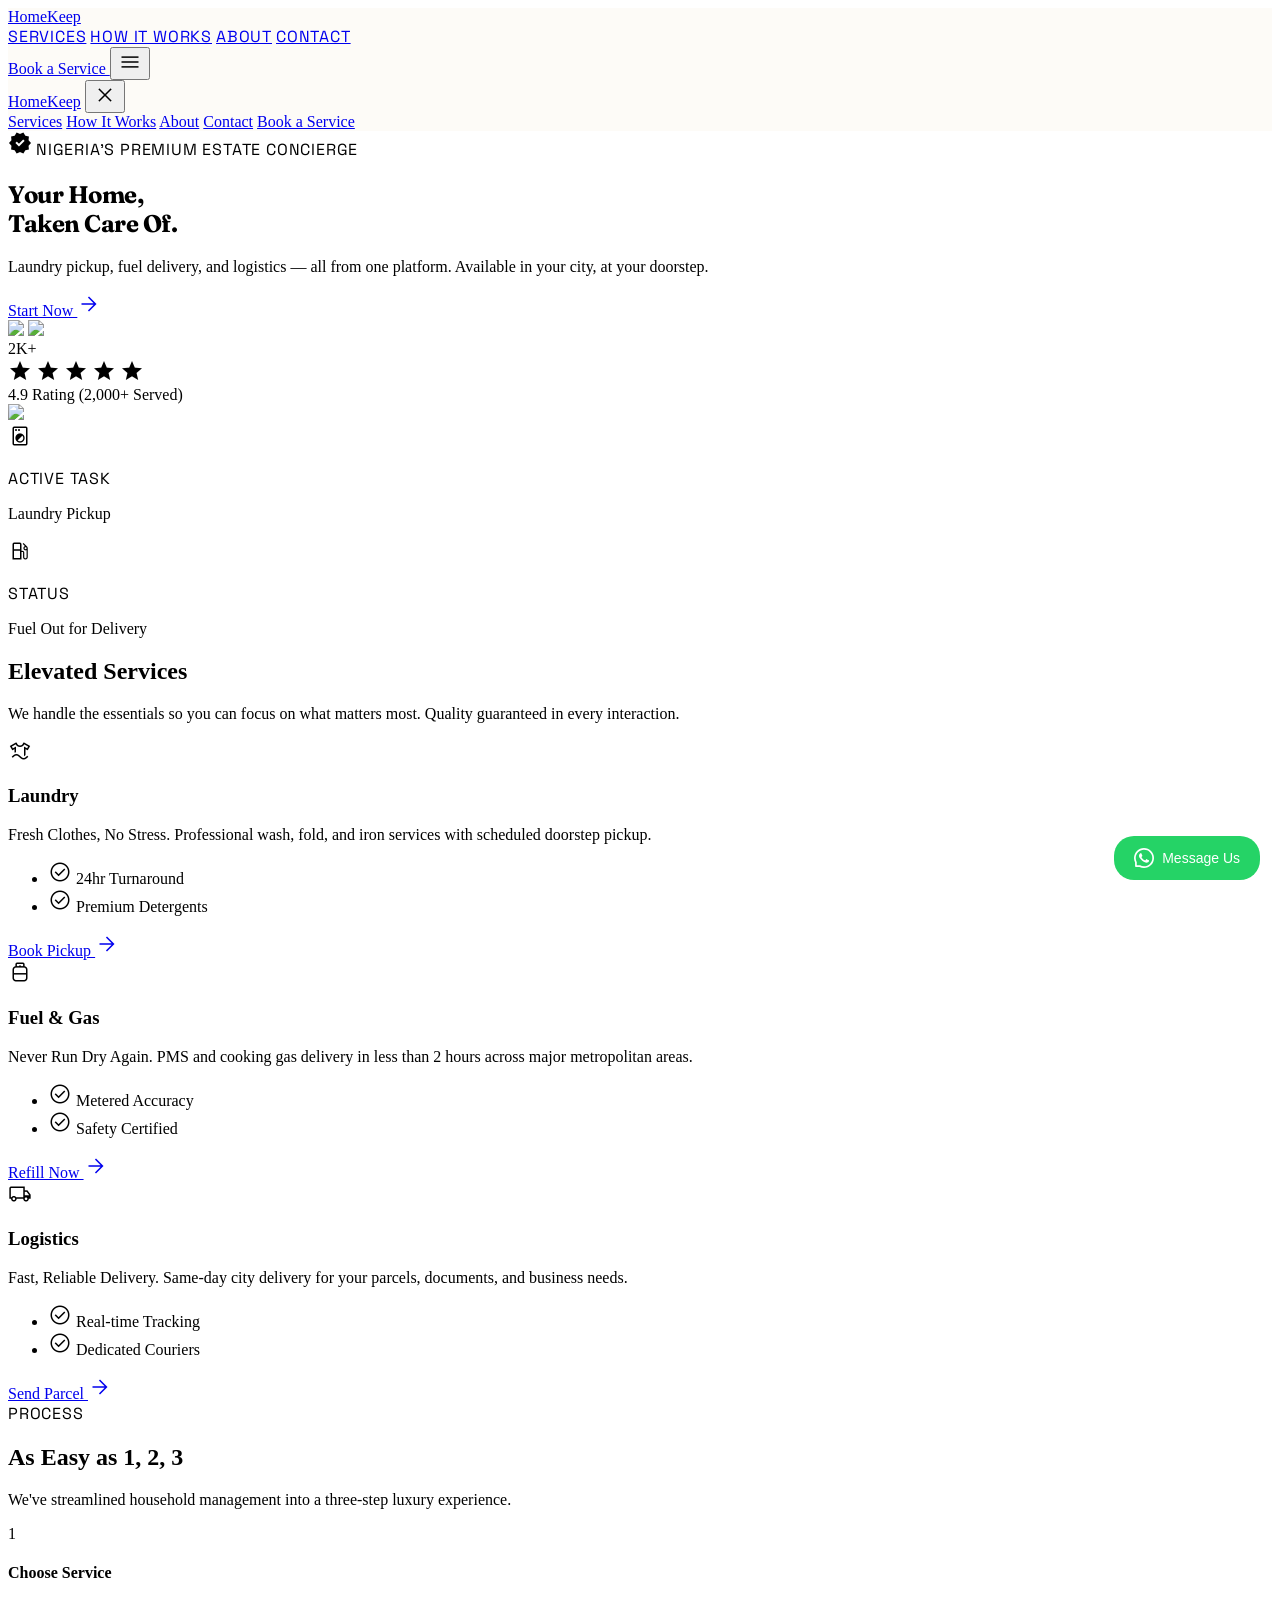
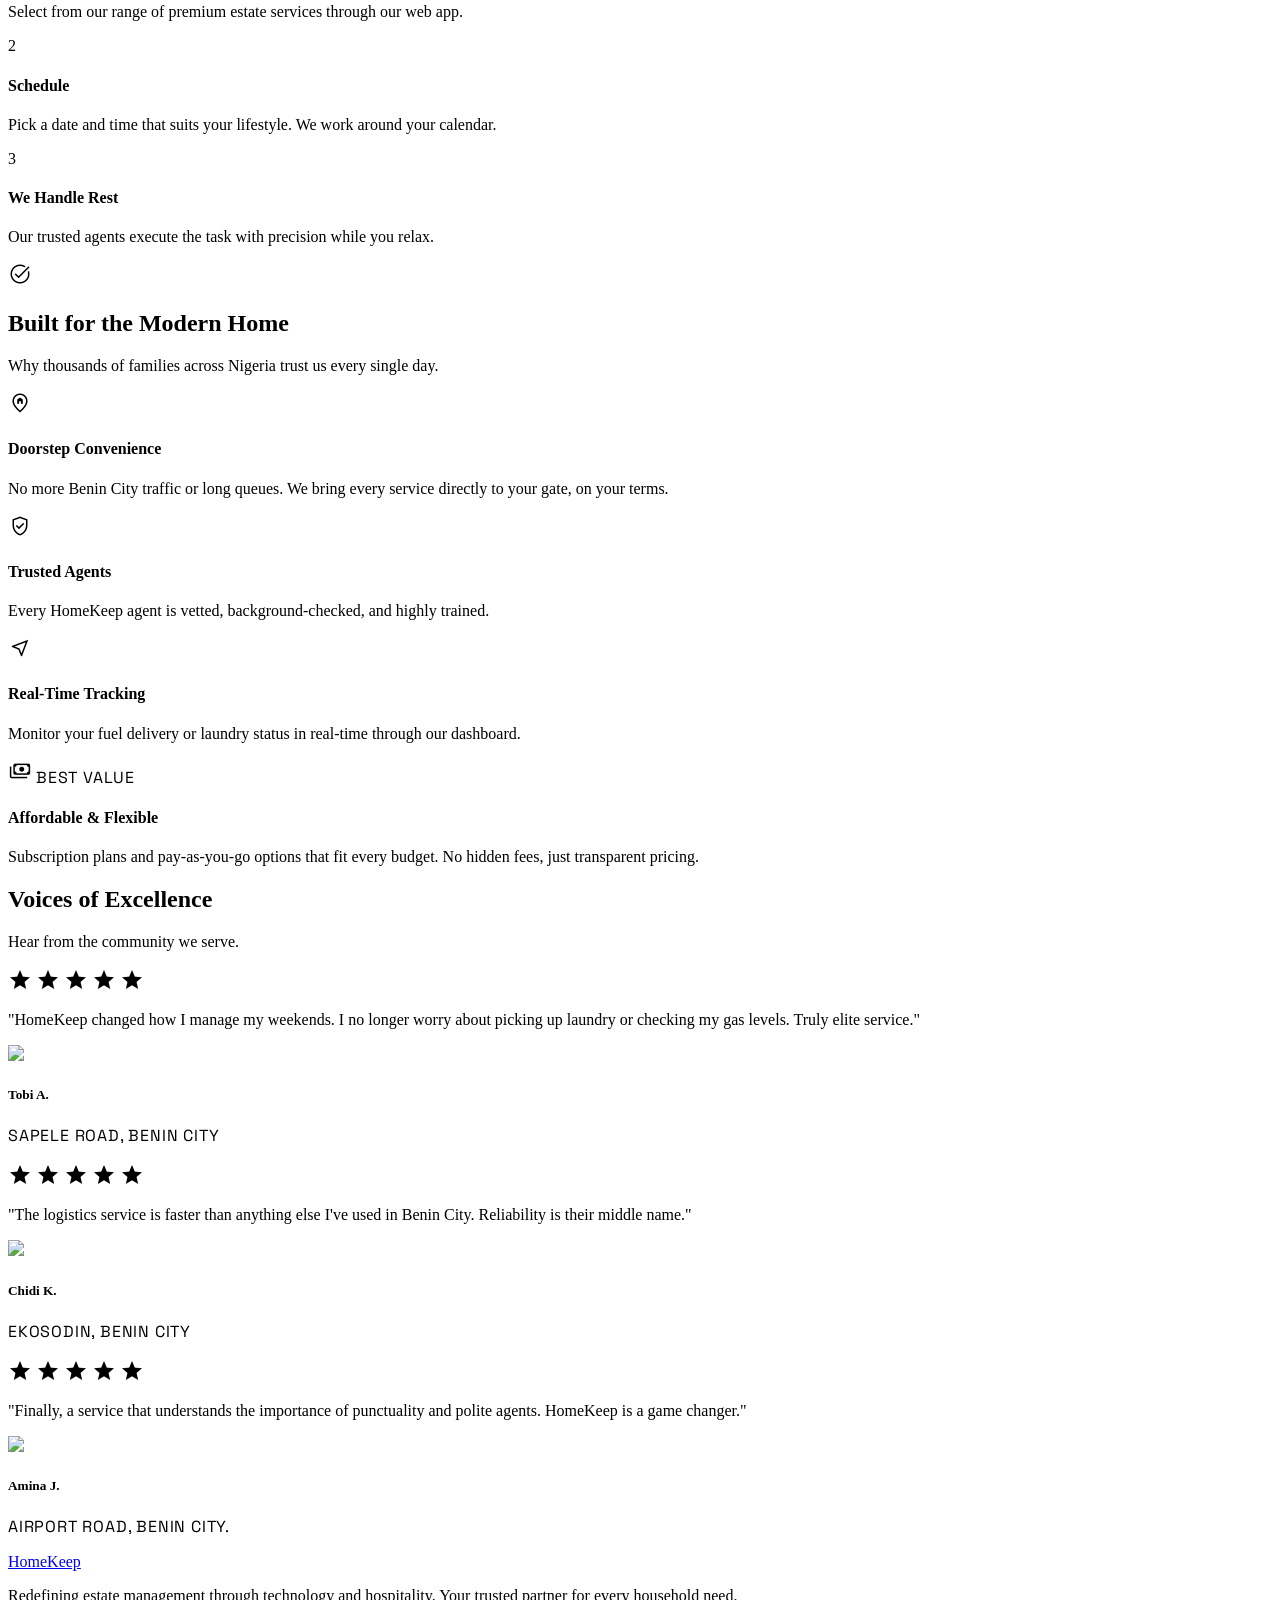
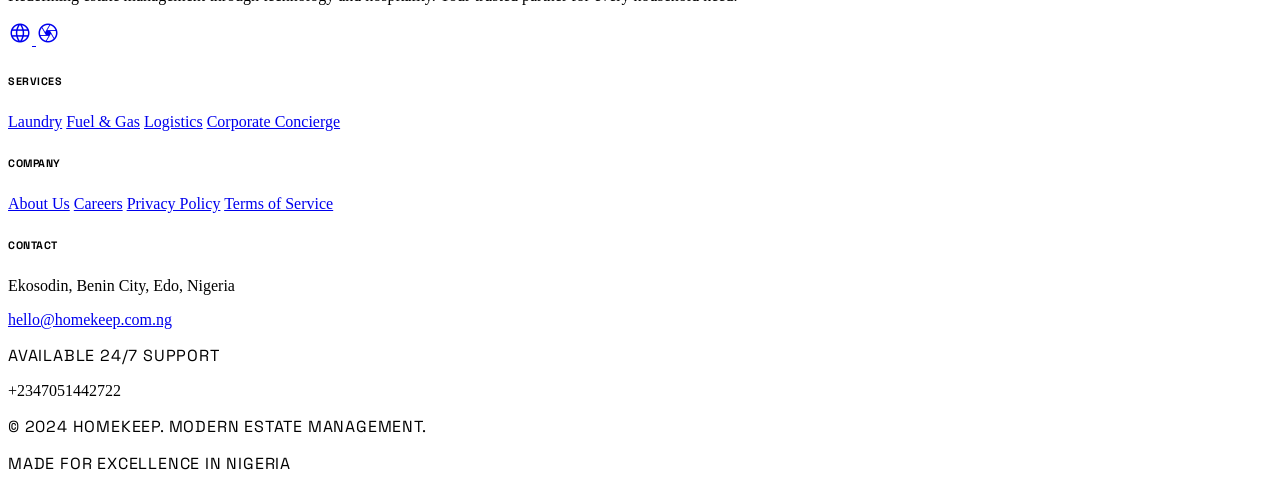
==== commit eb62f653: "v2-number update" ====
--- a/index.html
+++ b/index.html
@@ -450,7 +450,7 @@
 <a class="text-secondary-container font-bold text-sm" href="mailto:hello@homekeep.com.ng">hello@homekeep.com.ng</a>
 <div class="mt-4 bg-white/5 p-4 rounded-xl border border-white/5">
 <p class="text-[10px] label-caps text-surface/40 mb-2">Available 24/7 Support</p>
-<p class="text-surface font-bold">0800-HOMEKEEP</p>
+<p class="text-surface font-bold">+2347051442722</p>
 </div>
 </div>
 </div>
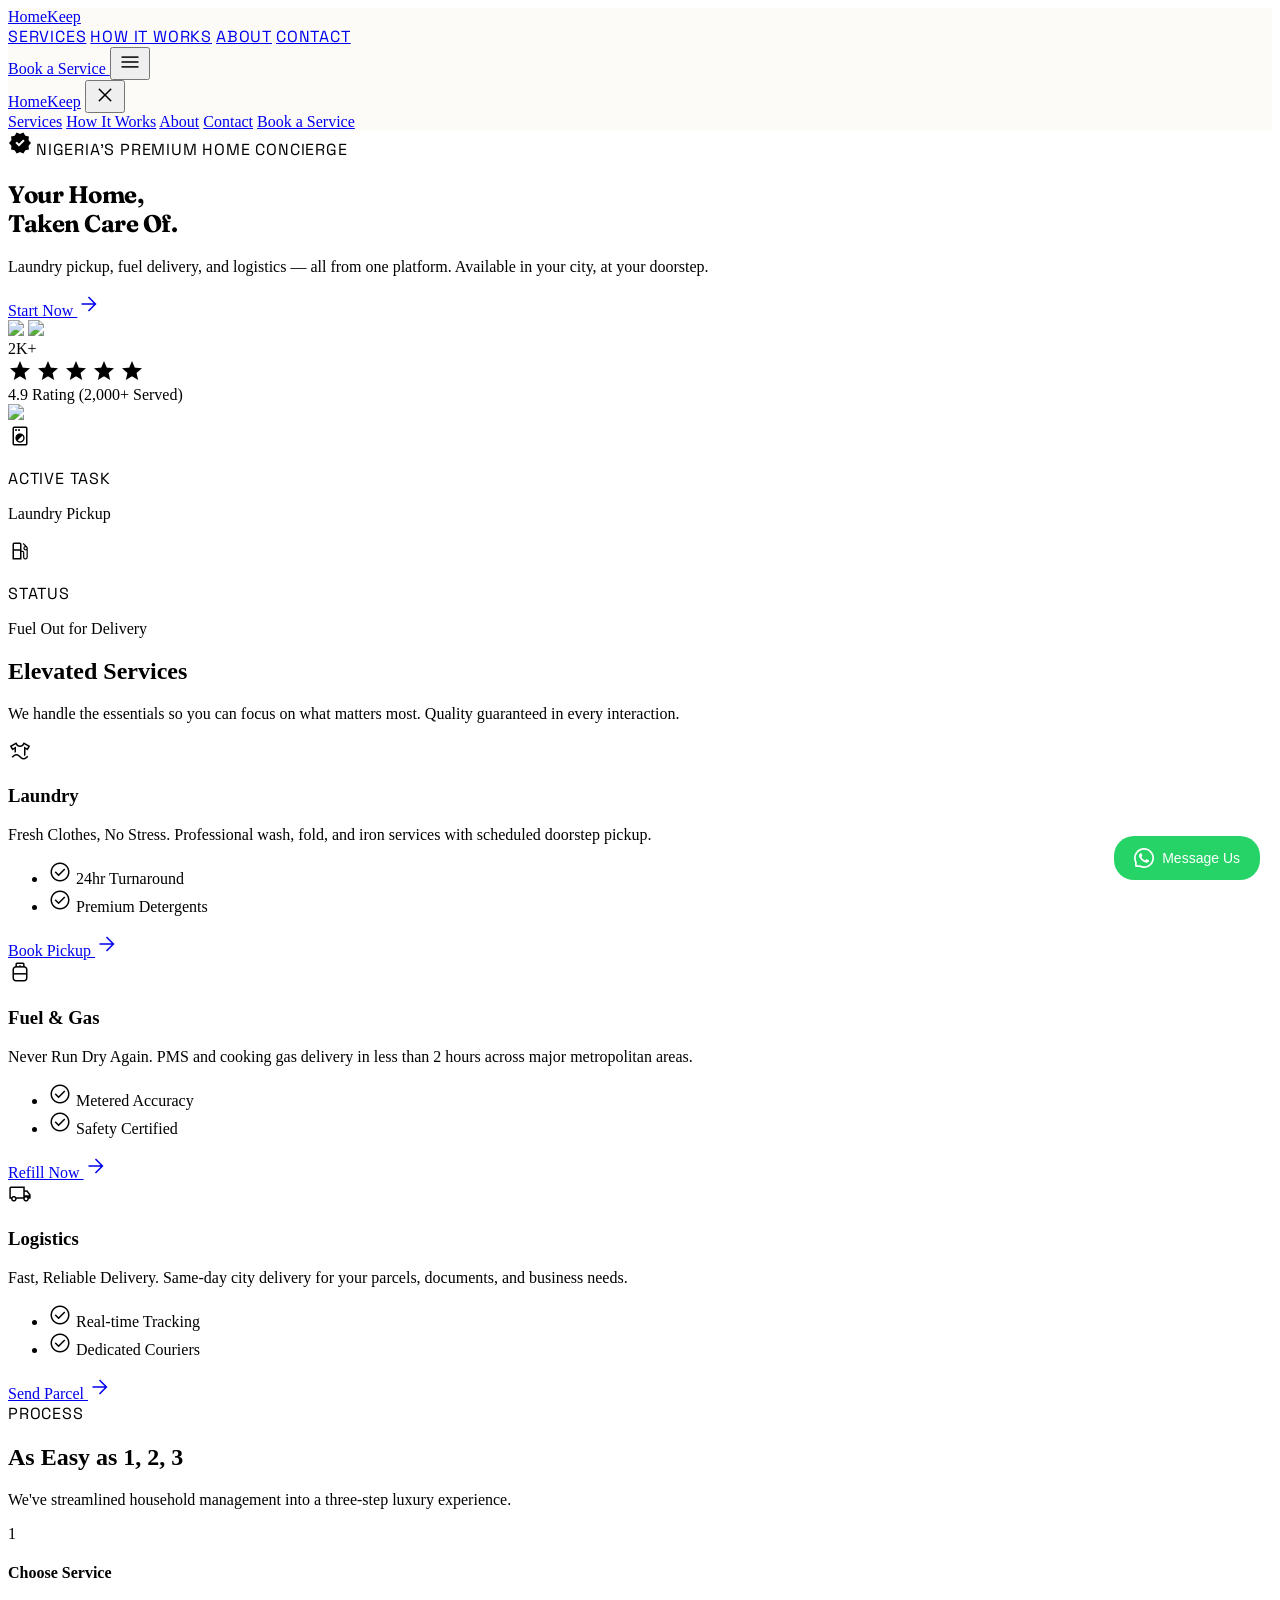
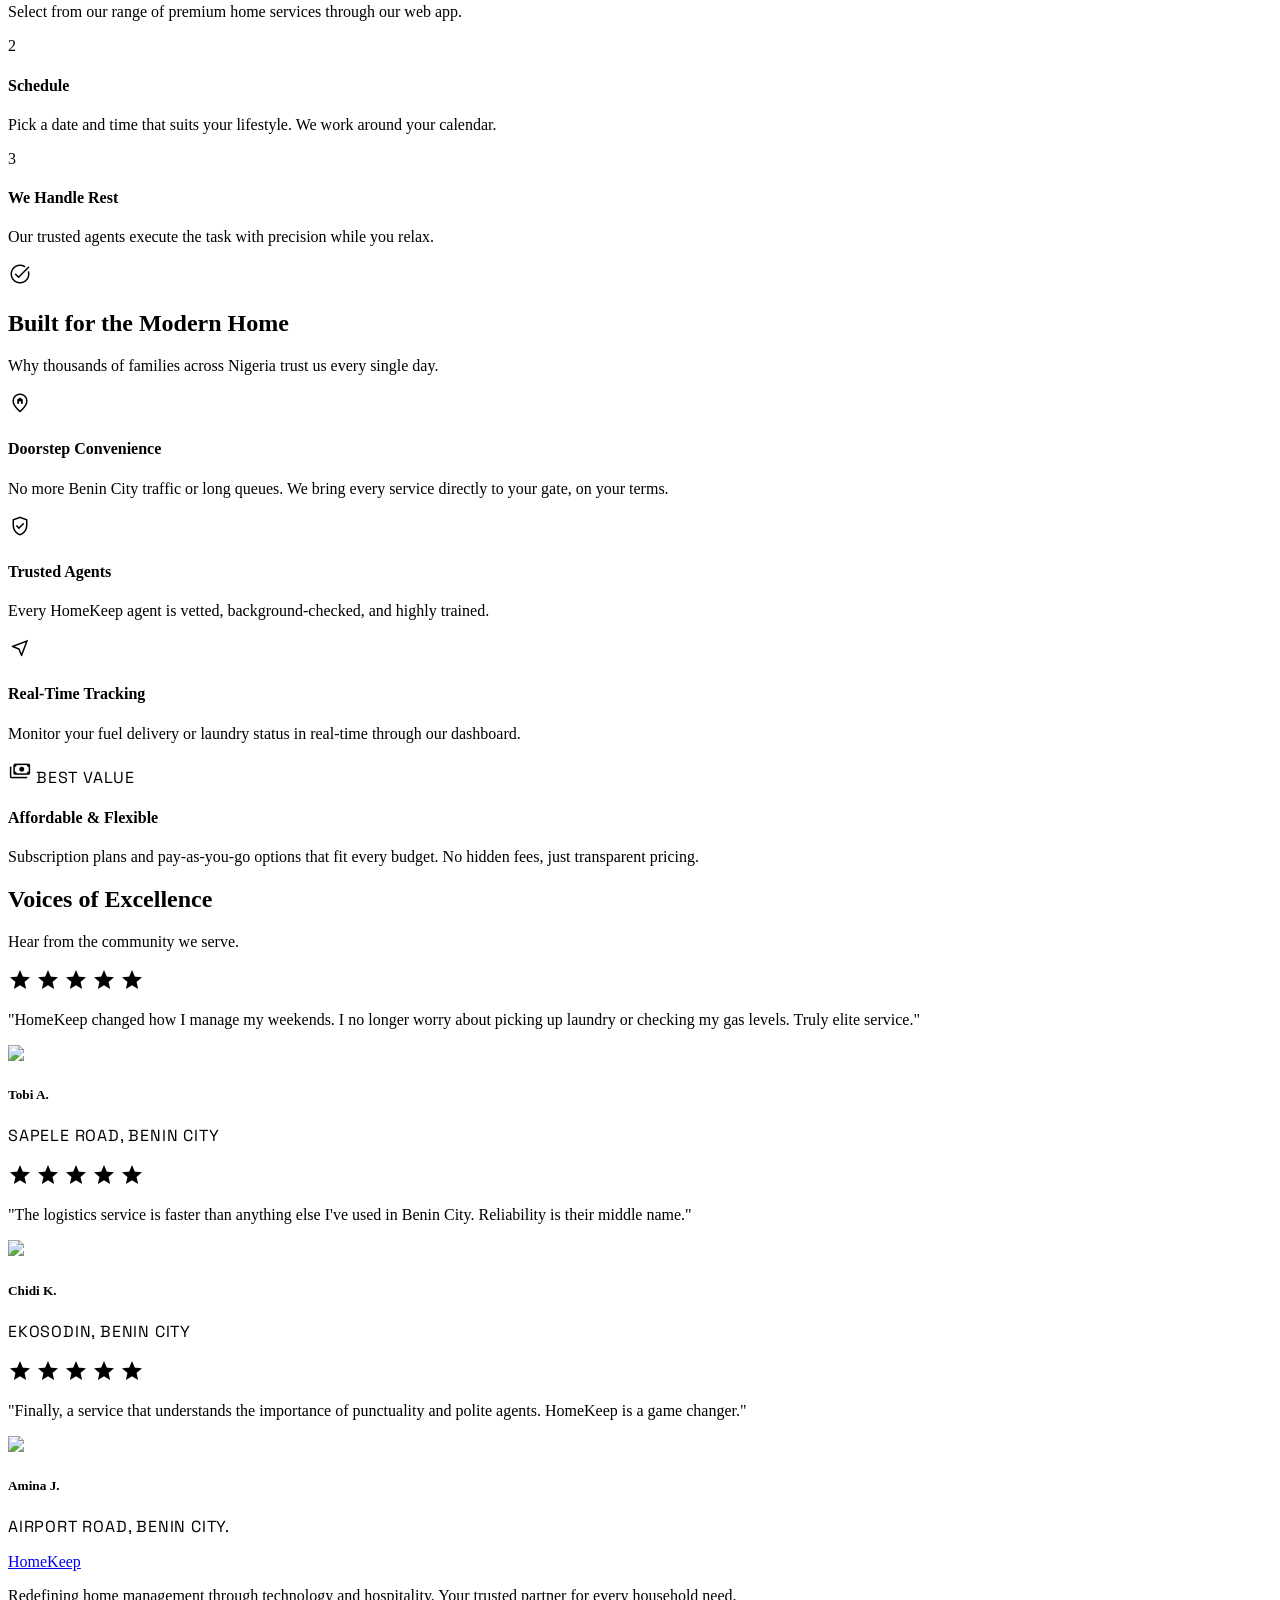
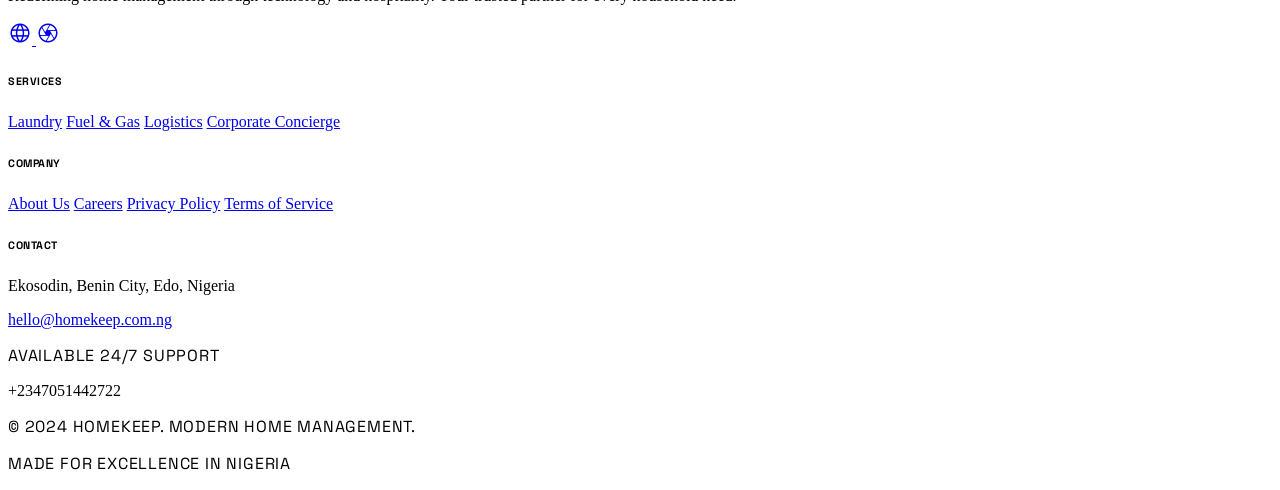
==== commit 868228f5: "v3" ====
--- a/index.html
+++ b/index.html
@@ -3,21 +3,21 @@
 <html class="scroll-smooth" lang="en"><head>
 <meta charset="utf-8"/>
 <meta content="width=device-width, initial-scale=1.0" name="viewport"/>
-<title>HomeKeep | Premium Estate & Home Concierge Service in Benin City</title>
-<meta name="description" content="HomeKeep is Benin City's leading premium estate concierge. We provide professional laundry pickup, cooking gas refill, and reliable logistics at your doorstep.">
-<meta name="keywords" content="HomeKeep, Estate Management, Benin City, Laundry Service, Gas Refill, Logistics Nigeria, Home Concierge">
+<title>HomeKeep | Premium home & Home Concierge Service in Benin City</title>
+<meta name="description" content="HomeKeep is Benin City's leading premium home concierge. We provide professional laundry pickup, cooking gas refill, and reliable logistics at your doorstep.">
+<meta name="keywords" content="HomeKeep, home Management, Benin City, Laundry Service, Gas Refill, Logistics Nigeria, Home Concierge">
 
 <!-- Open Graph / Facebook -->
 <meta property="og:type" content="website">
 <meta property="og:url" content="https://homekeep.com.ng/">
-<meta property="og:title" content="HomeKeep | Premium Estate & Home Concierge in Benin City">
-<meta property="og:description" content="Professional laundry, fuel delivery, and logistics — all from one platform. Nigeria's most trusted estate concierge.">
+<meta property="og:title" content="HomeKeep | Premium home & Home Concierge in Benin City">
+<meta property="og:description" content="Professional laundry, fuel delivery, and logistics — all from one platform. Nigeria's most trusted home concierge.">
 <meta property="og:image" content="https://legacytips.com/wp-content/uploads/2023/10/Bike-Logistics-Company-in-Lagos-Nigeria.jpg">
 
 <!-- Twitter -->
 <meta property="twitter:card" content="summary_large_image">
 <meta property="twitter:url" content="https://homekeep.com.ng/">
-<meta property="twitter:title" content="HomeKeep | Premium Estate Concierge">
+<meta property="twitter:title" content="HomeKeep | Premium home & Home Service in Benin City">
 <meta property="twitter:description" content="Elevating your lifestyle with reliable home management services in Benin City.">
 <meta property="twitter:image" content="https://legacytips.com/wp-content/uploads/2023/10/Bike-Logistics-Company-in-Lagos-Nigeria.jpg">
 <script src="https://cdn.tailwindcss.com?plugins=forms,container-queries"></script>
@@ -145,7 +145,7 @@
 <div class="lg:col-span-7 z-10">
 <div class="inline-flex items-center gap-2 mb-6 bg-primary/5 px-4 py-2 rounded-full">
 <span class="material-symbols-outlined text-secondary-container text-sm" style="font-variation-settings: 'FILL' 1;">verified</span>
-<span class="label-caps text-[10px] font-bold tracking-widest text-primary">Nigeria's Premium Estate Concierge</span>
+<span class="label-caps text-[10px] font-bold tracking-widest text-primary">Nigeria's Premium home Concierge</span>
 </div>
 <h1 class="serif-hero text-5xl md:text-7xl text-primary font-bold leading-[1.1] mb-8">
                         Your Home,<br/>Taken Care Of.
@@ -286,7 +286,7 @@
 <span class="text-9xl font-headline font-bold text-primary/5 absolute top-4 left-4 group-hover:text-primary/10 transition-colors">1</span>
 <div class="relative z-10">
 <h4 class="text-2xl font-headline font-bold text-primary mb-4 mt-12">Choose Service</h4>
-<p class="text-on-surface-variant">Select from our range of premium estate services through our web app.</p>
+<p class="text-on-surface-variant">Select from our range of premium home services through our web app.</p>
 </div>
 </div>
 <div class="relative group p-12 border-b md:border-b-0 md:border-r border-outline-variant/20 hover:bg-surface-container transition-colors">
@@ -420,7 +420,7 @@
 <div class="grid grid-cols-1 md:grid-cols-4 gap-12 px-8 max-w-7xl mx-auto">
 <div class="space-y-6">
 <a class="text-3xl font-headline font-bold text-secondary-container" href="#">HomeKeep</a>
-<p class="text-surface/60 text-sm leading-relaxed">Redefining estate management through technology and hospitality. Your trusted partner for every household need.</p>
+<p class="text-surface/60 text-sm leading-relaxed">Redefining home management through technology and hospitality. Your trusted partner for every household need.</p>
 <div class="flex gap-4">
 <a class="w-10 h-10 rounded-full border border-white/10 flex items-center justify-center hover:bg-secondary-container hover:text-primary transition-all" href="#">
 <span class="material-symbols-outlined text-xl">language</span>
@@ -455,7 +455,7 @@
 </div>
 </div>
 <div class="max-w-7xl mx-auto px-8 mt-20 pt-8 border-t border-white/5 flex flex-col md:flex-row justify-between items-center gap-4 text-xs text-surface/40 label-caps">
-<p>© 2024 HomeKeep. Modern Estate Management.</p>
+<p>© 2024 HomeKeep. Modern home Management.</p>
 <p>Made for Excellence in Nigeria</p>
 </div>
 </footer>
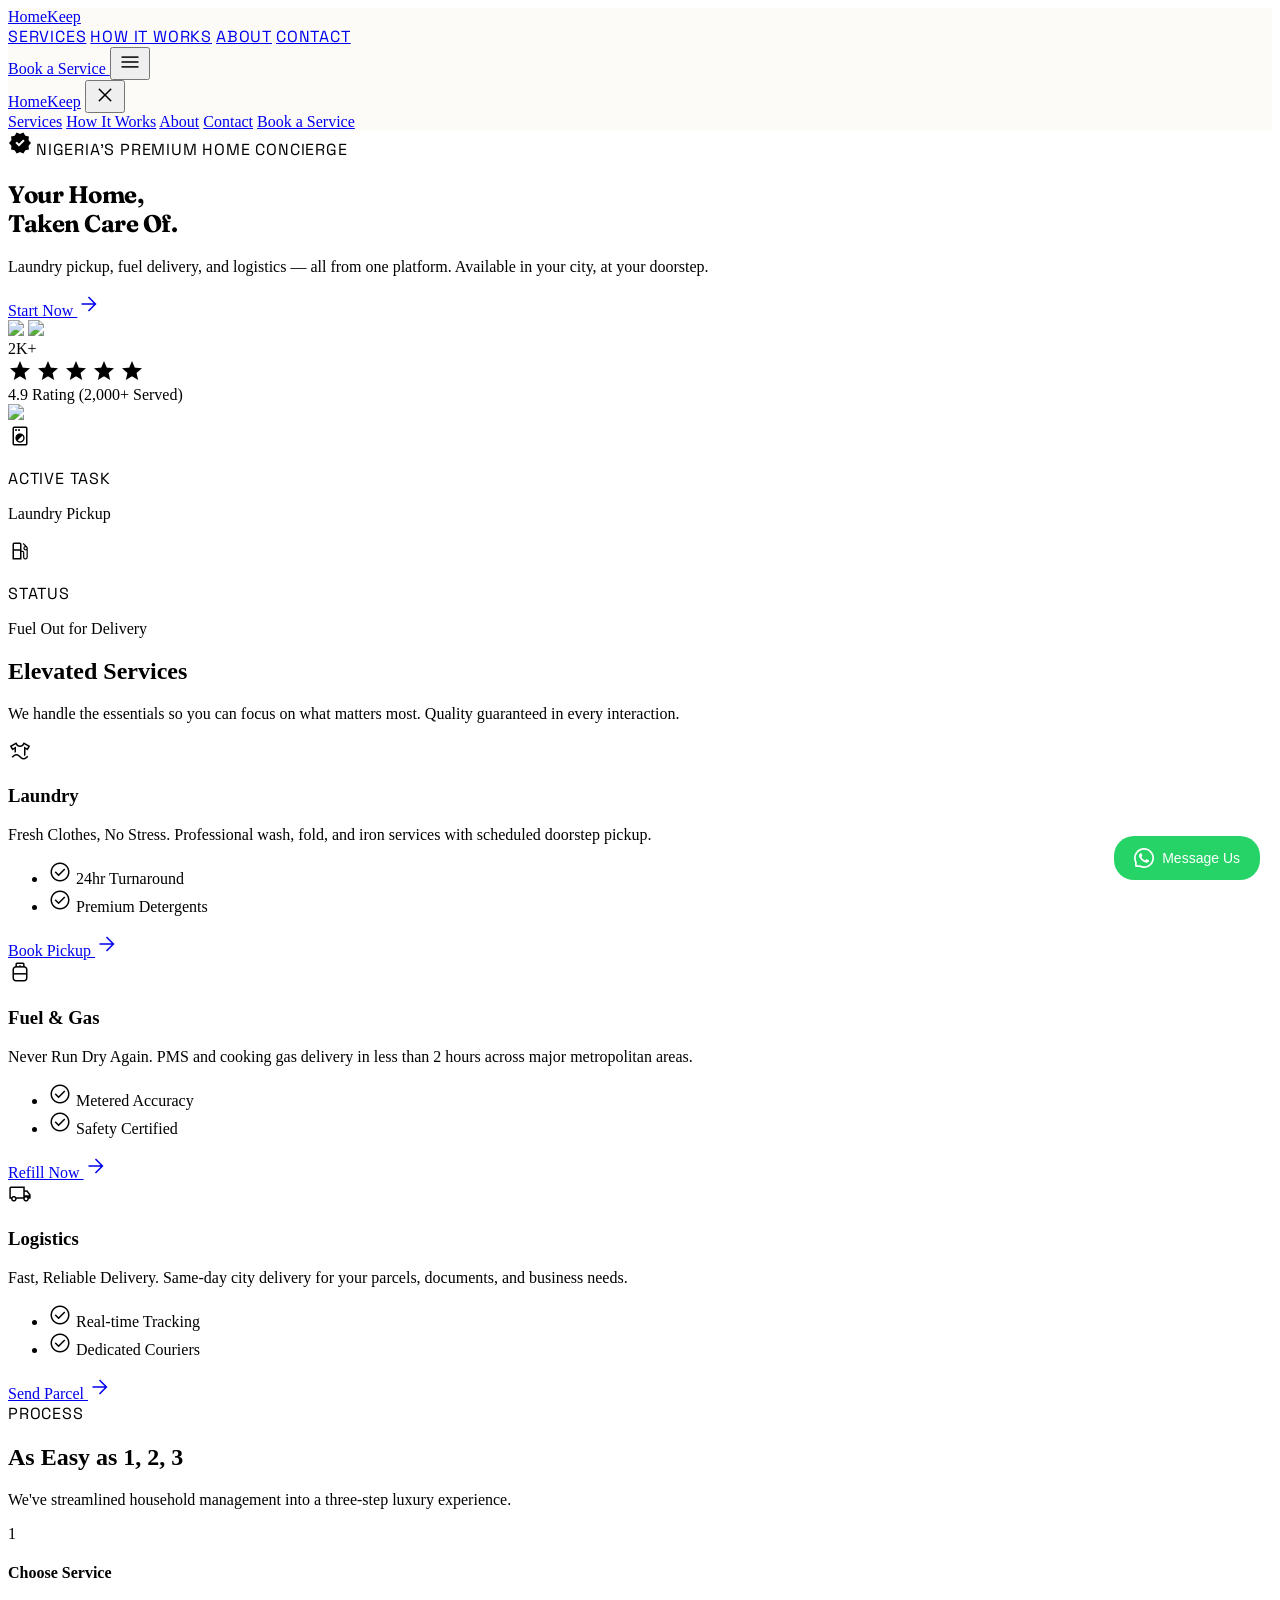
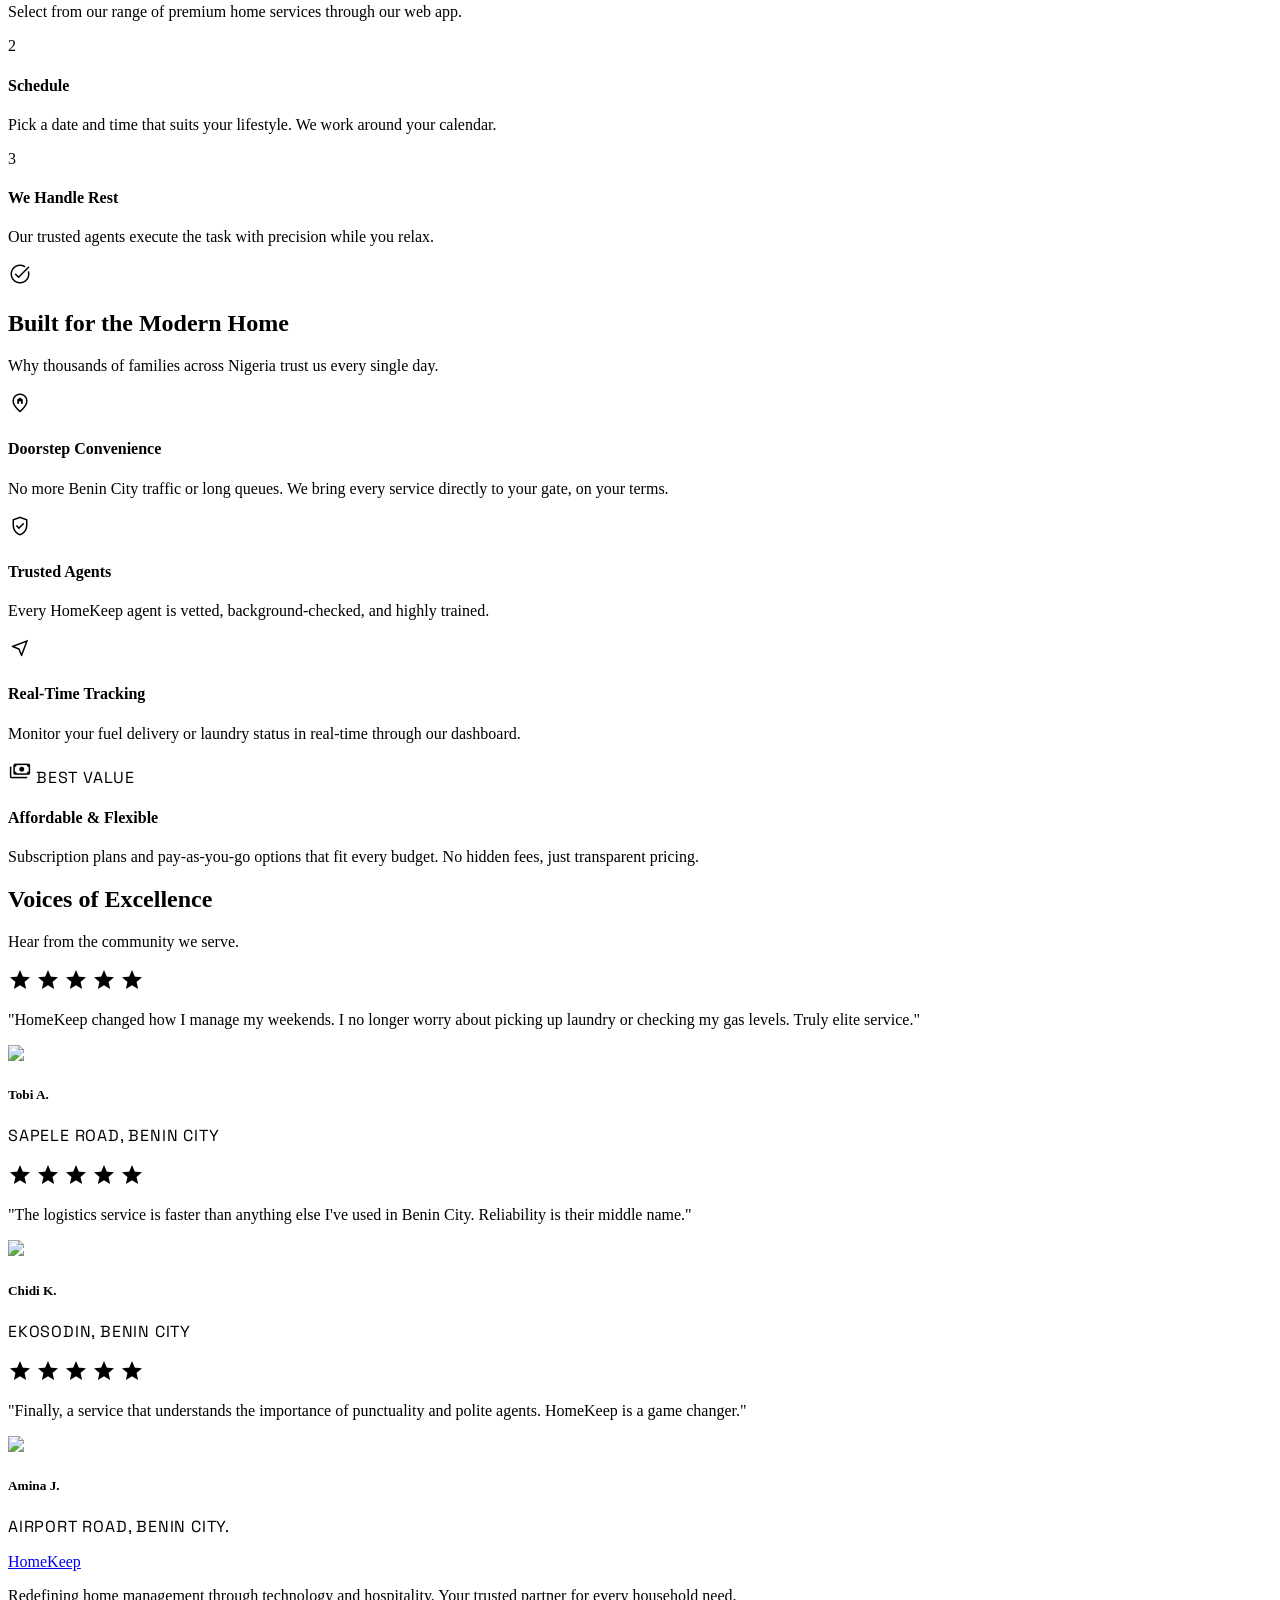
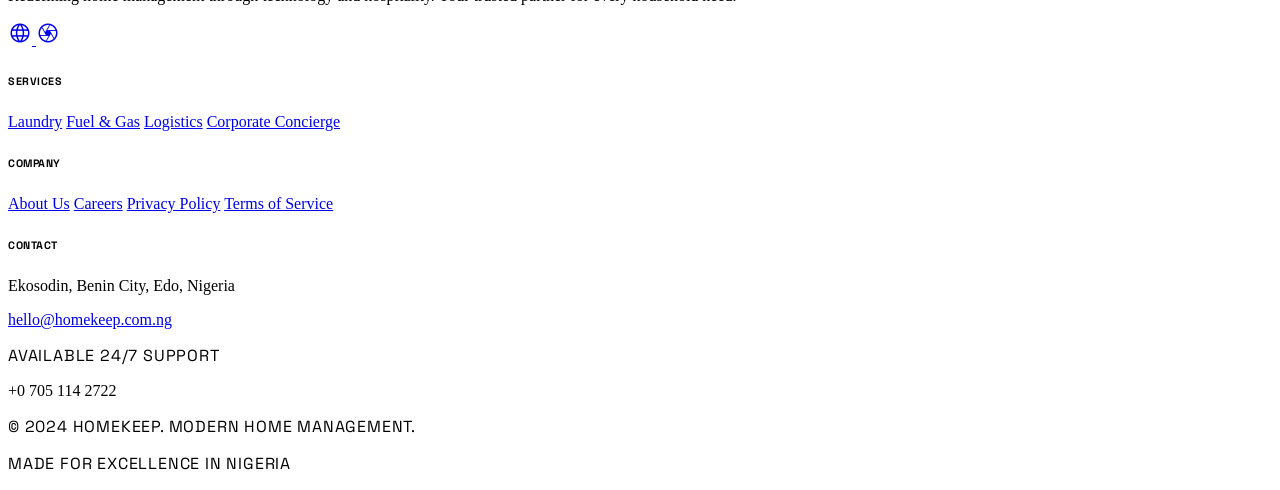
==== commit 9e7cb2dc: "v4" ====
--- a/index.html
+++ b/index.html
@@ -109,7 +109,7 @@
 <a class="text-on-surface-variant hover:text-secondary-container transition-colors duration-300 label-caps text-xs font-bold" href="#contact">Contact</a>
 </div>
 <div class="flex items-center gap-4">
-    <a href="https://wa.me/2347051442722?text=hi%2C%20homekeep" target="_blank" class="hidden md:block bg-secondary-container text-primary px-6 py-3 rounded-xl font-bold hover:scale-95 transition-transform duration-200">
+    <a href="https://wa.me/07051442722?text=hi%2C%20homekeep" target="_blank" class="hidden md:block bg-secondary-container text-primary px-6 py-3 rounded-xl font-bold hover:scale-95 transition-transform duration-200">
         Book a Service
     </a>
     <button id="mobile-menu-btn" class="md:hidden text-primary p-2">
@@ -131,7 +131,7 @@
         <a class="text-2xl font-headline font-bold text-primary hover:text-secondary-container transition-colors" href="#how-it-works">How It Works</a>
         <a class="text-2xl font-headline font-bold text-primary hover:text-secondary-container transition-colors" href="#about">About</a>
         <a class="text-2xl font-headline font-bold text-primary hover:text-secondary-container transition-colors" href="#contact">Contact</a>
-        <a href="https://wa.me/2347051442722?text=hi%2C%20homekeep" target="_blank" class="bg-secondary-container text-primary text-center px-6 py-4 rounded-xl font-bold hover:scale-95 transition-transform duration-200 mt-4">
+        <a href="https://wa.me/07051442722?text=hi%2C%20homekeep" target="_blank" class="bg-secondary-container text-primary text-center px-6 py-4 rounded-xl font-bold hover:scale-95 transition-transform duration-200 mt-4">
             Book a Service
         </a>
     </div>
@@ -154,7 +154,7 @@
                         Laundry pickup, fuel delivery, and logistics — all from one platform. Available in your city, at your doorstep.
                     </p>
 <div class="flex flex-wrap gap-4 mb-12">
-<a href="https://wa.me/2347051442722?text=hi%2C%20homekeep" target="_blank" class="bg-primary text-surface px-8 py-4 rounded-xl font-bold flex items-center gap-2 hover:bg-primary/90 transition-all">
+<a href="https://wa.me/07051442722?text=hi%2C%20homekeep" target="_blank" class="bg-primary text-surface px-8 py-4 rounded-xl font-bold flex items-center gap-2 hover:bg-primary/90 transition-all">
                             Start Now <span class="material-symbols-outlined">arrow_forward</span>
 </a>
 <div class="flex items-center gap-4 px-4">
@@ -226,7 +226,7 @@
 <span class="material-symbols-outlined text-secondary-container text-lg">check_circle</span> Premium Detergents
                             </li>
 </ul>
-<a class="inline-flex items-center gap-2 text-primary font-bold border-b-2 border-secondary-container pb-1 hover:gap-4 transition-all" href="https://wa.me/2347051442722?text=I%20want%20your%20laundry%20service" target="_blank">
+<a class="inline-flex items-center gap-2 text-primary font-bold border-b-2 border-secondary-container pb-1 hover:gap-4 transition-all" href="https://wa.me/07051442722?text=I%20want%20your%20laundry%20service" target="_blank">
                             Book Pickup <span class="material-symbols-outlined text-sm">arrow_forward</span>
 </a>
 </div>
@@ -245,7 +245,7 @@
 <span class="material-symbols-outlined text-secondary-container text-lg">check_circle</span> Safety Certified
                             </li>
 </ul>
-<a class="inline-flex items-center gap-2 text-primary font-bold border-b-2 border-secondary-container pb-1 hover:gap-4 transition-all" href="https://wa.me/2347051442722?text=I%20want%20to%20do%20a%20gas%20refill" target="_blank">
+<a class="inline-flex items-center gap-2 text-primary font-bold border-b-2 border-secondary-container pb-1 hover:gap-4 transition-all" href="https://wa.me/07051442722?text=I%20want%20to%20do%20a%20gas%20refill" target="_blank">
                             Refill Now <span class="material-symbols-outlined text-sm">arrow_forward</span>
 </a>
 </div>
@@ -264,7 +264,7 @@
 <span class="material-symbols-outlined text-secondary-container text-lg">check_circle</span> Dedicated Couriers
                             </li>
 </ul>
-<a class="inline-flex items-center gap-2 text-primary font-bold border-b-2 border-secondary-container pb-1 hover:gap-4 transition-all" href="https://wa.me/2347051442722?text=I%20want%20to%20send%20a%20parcel" target="_blank">
+<a class="inline-flex items-center gap-2 text-primary font-bold border-b-2 border-secondary-container pb-1 hover:gap-4 transition-all" href="https://wa.me/07051442722?text=I%20want%20to%20send%20a%20parcel" target="_blank">
                             Send Parcel <span class="material-symbols-outlined text-sm">arrow_forward</span>
 </a>
 </div>
@@ -450,7 +450,7 @@
 <a class="text-secondary-container font-bold text-sm" href="mailto:hello@homekeep.com.ng">hello@homekeep.com.ng</a>
 <div class="mt-4 bg-white/5 p-4 rounded-xl border border-white/5">
 <p class="text-[10px] label-caps text-surface/40 mb-2">Available 24/7 Support</p>
-<p class="text-surface font-bold">+2347051442722</p>
+<p class="text-surface font-bold">+0 705 114 2722</p>
 </div>
 </div>
 </div>
@@ -465,7 +465,7 @@
   if(window.ChatWidget_wa) return;
   
   var config = {
-    number: "2347051442722",
+    number: "07051442722",
     message: "hi, homekeep",
     color: "#25D366",
     channel: "wa",
@@ -490,10 +490,10 @@
     
     var textColor = config.theme === 'dark' ? '#000000' : '#ffffff';
     
-    widget.innerHTML = '<div style="background-color:' + config.color + ';color:' + textColor + ';padding:12px 20px;border-radius:' + config.radius + ';display:flex;align-items:center;gap:8px;font-family:-apple-system,BlinkMacSystemFont,Segoe UI,Roboto,sans-serif;font-size:14px;font-weight:500;text-decoration:none;transition:all 0.3s ease;' + shadowCss + '" onmouseover="this.style.transform=\'scale(1.05)\'" onmouseout="this.style.transform=\'scale(1)\';"><svg width=\"20\" height=\"20\" viewBox=\"0 0 25 25\" fill=\"currentColor\"><path d=\"M18.1225 14.9458C17.8183 14.7895 16.3033 14.0473 16.0215 13.9469C15.7397 13.8409 15.5332 13.7907 15.3295 14.1032C15.123 14.4129 14.5371 15.102 14.3529 15.3113C14.1744 15.5178 13.993 15.5429 13.6889 15.3894C11.8808 14.4854 10.695 13.7767 9.50361 11.7315C9.18832 11.1874 9.8189 11.2265 10.4076 10.0518C10.5081 9.84534 10.4578 9.66956 10.3797 9.51331C10.3016 9.35706 9.68776 7.84478 9.43106 7.22815C9.18274 6.62826 8.92604 6.71197 8.7391 6.70081C8.56053 6.68965 8.35684 6.68965 8.15037 6.68965C7.9439 6.68965 7.61187 6.76777 7.33006 7.0719C7.04825 7.38161 6.25305 8.12659 6.25305 9.63887C6.25305 11.1511 7.35517 12.616 7.50584 12.8225C7.66209 13.0289 9.67381 16.1316 12.7625 17.4681C14.7157 18.3107 15.4802 18.3833 16.4567 18.2382C17.051 18.1489 18.2759 17.496 18.5298 16.7734C18.7837 16.0535 18.7837 15.4369 18.7084 15.3085C18.6331 15.1718 18.4266 15.0937 18.1225 14.9458Z\" fill=\"currentColor\"></path><path d=\"M24.0292 7.65625C23.3986 6.15792 22.4946 4.81306 21.3422 3.65792C20.198 2.50948 18.8395 1.5966 17.3439 0.970982C15.8093 0.326451 14.1798 0 12.5002 0H12.4444C10.7535 0.00837054 9.11567 0.343192 7.57549 1.00167C6.09267 1.63371 4.74699 2.54821 3.61344 3.6942C2.47226 4.84654 1.57661 6.18583 0.95719 7.67857C0.315449 9.22433 -0.00821224 10.8677 0.000158294 12.5586C0.00962607 14.4963 0.468048 16.4054 1.33944 18.1362V22.3772C1.33944 22.7176 1.47467 23.0441 1.71537 23.2848C1.95607 23.5255 2.28253 23.6607 2.62293 23.6607H6.86679C8.59752 24.5321 10.5067 24.9905 12.4444 25H12.5029C14.1743 25 15.7954 24.6763 17.3216 24.043C18.8097 23.4248 20.163 22.5226 21.306 21.3867C22.4583 20.2455 23.3651 18.9118 23.9985 17.4247C24.657 15.8845 24.9918 14.2467 25.0002 12.5558C25.0085 10.8566 24.6793 9.20759 24.0292 7.65625ZM19.8132 19.8772C17.8573 21.8136 15.2624 22.8795 12.5002 22.8795H12.4527C10.7702 22.8711 9.09893 22.4526 7.62293 21.6657L7.38855 21.5402H3.45998V17.6116L3.33442 17.3772C2.54759 15.9012 2.12906 14.2299 2.12069 12.5474C2.10953 9.76562 3.17259 7.15402 5.12293 5.18694C7.07047 3.21987 9.67371 2.1317 12.4555 2.12054H12.5029C13.898 2.12054 15.2513 2.39118 16.5264 2.9269C17.7708 3.44866 18.8869 4.19922 19.8467 5.15904C20.8037 6.11607 21.5571 7.23493 22.0788 8.47935C22.6201 9.76841 22.8908 11.1356 22.8852 12.5474C22.8685 15.3265 21.7775 17.9297 19.8132 19.8772Z\" fill=\"currentColor\"></path></svg>' + config.text + '</div>';
+    widget.innerHTML = '<div style="background-color:' + config.color + ';color:' + textColor + ';padding:12px 20px;border-radius:' + config.radius + ';display:flex;align-items:center;gap:8px;font-family:-apple-system,BlinkMacSystemFont,Segoe UI,Roboto,sans-serif;font-size:14px;font-weight:500;text-decoration:none;transition:all 0.3s ease;' + shadowCss + '" onmouseover="this.style.transform=\'scale(1.05)\'" onmouseout="this.style.transform=\'scale(1)\';"><svg width=\"20\" height=\"20\" viewBox=\"0 0 25 25\" fill=\"currentColor\"><path d=\"M18.1225 14.9458C17.8183 14.7895 16.3033 14.0473 16.0215 13.9469C15.7397 13.8409 15.5332 13.7907 15.3295 14.1032C15.123 14.4129 14.5371 15.102 14.3529 15.3113C14.1744 15.5178 13.993 15.5429 13.6889 15.3894C11.8808 14.4854 10.695 13.7767 9.50361 11.7315C9.18832 11.1874 9.8189 11.2265 10.4076 10.0518C10.5081 9.84534 10.4578 9.66956 10.3797 9.51331C10.3016 9.35706 9.68776 7.84478 9.43106 7.22815C9.18274 6.62826 8.92604 6.71197 8.7391 6.70081C8.56053 6.68965 8.35684 6.68965 8.15037 6.68965C7.9439 6.68965 7.61187 6.76777 7.33006 7.0719C7.04825 7.38161 6.25305 8.12659 6.25305 9.63887C6.25305 11.1511 7.35517 12.616 7.50584 12.8225C7.66209 13.0289 9.67381 16.1316 12.7625 17.4681C14.7157 18.3107 15.4802 18.3833 16.4567 18.2382C17.051 18.1489 18.2759 17.496 18.5298 16.7734C18.7837 16.0535 18.7837 15.4369 18.7084 15.3085C18.6331 15.1718 18.4266 15.0937 18.1225 14.9458Z\" fill=\"currentColor\"></path><path d=\"M24.0292 7.65625C23.3986 6.15792 22.4946 4.81306 21.3422 3.65792C20.198 2.50948 18.8395 1.5966 17.3439 0.970982C15.8093 0.326451 14.1798 0 12.5002 0H12.4444C10.7535 0.00837054 9.11567 0.343192 7.57549 1.00167C6.09267 1.63371 4.74699 2.54821 3.61344 3.6942C2.47226 4.84654 1.57661 6.18583 0.95719 7.67857C0.315449 9.22433 -0.00821224 10.8677 0.000158294 12.5586C0.00962607 14.4963 0.468048 16.4054 1.33944 18.1362V22.3772C1.33944 22.7176 1.47467 23.0441 1.71537 23.2848C1.95607 23.5255 2.28253 23.6607 2.62293 23.6607H6.86679C8.59752 24.5321 10.5067 24.9905 12.4444 25H12.5029C14.1743 25 15.7954 24.6763 17.3216 24.043C18.8097 23.4248 20.163 22.5226 21.306 21.3867C22.4583 20.2455 23.3651 18.9118 23.9985 17.4247C24.657 15.8845 24.9918 14.2467 25.0002 12.5558C25.0085 10.8566 24.6793 9.20759 24.0292 7.65625ZM19.8132 19.8772C17.8573 21.8136 15.2624 22.8795 12.5002 22.8795H12.4527C10.7702 22.8711 9.09893 22.4526 7.62293 21.6657L7.38855 21.5402H3.45998V17.6116L3.33442 17.3772C2.54759 15.9012 2.12906 14.2299 2.12069 12.5474C2.10953 9.76562 3.17259 7.15402 5.12293 5.18694C7.07047 3.21987 9.67371 2.1317 12.4555 2.12054H12.5029C13.898 2.12054 15.2513 2.39118 16.5264 2.9269C17.7708 3.44866 18.8869 4.19922 19.8467 5.15904C20.8037 6.11607 21.5571 7.093 22.0788 8.47935C22.6201 9.76841 22.8908 11.1356 22.8852 12.5474C22.8685 15.3265 21.7775 17.9297 19.8132 19.8772Z\" fill=\"currentColor\"></path></svg>' + config.text + '</div>';
     
     widget.onclick = function() {
-      window.open('https://wa.me/2347051442722?text=hi%2C%20homekeep', '_blank');
+      window.open('https://wa.me/07051442722?text=hi%2C%20homekeep', '_blank');
     };
     
     document.body.appendChild(widget);
